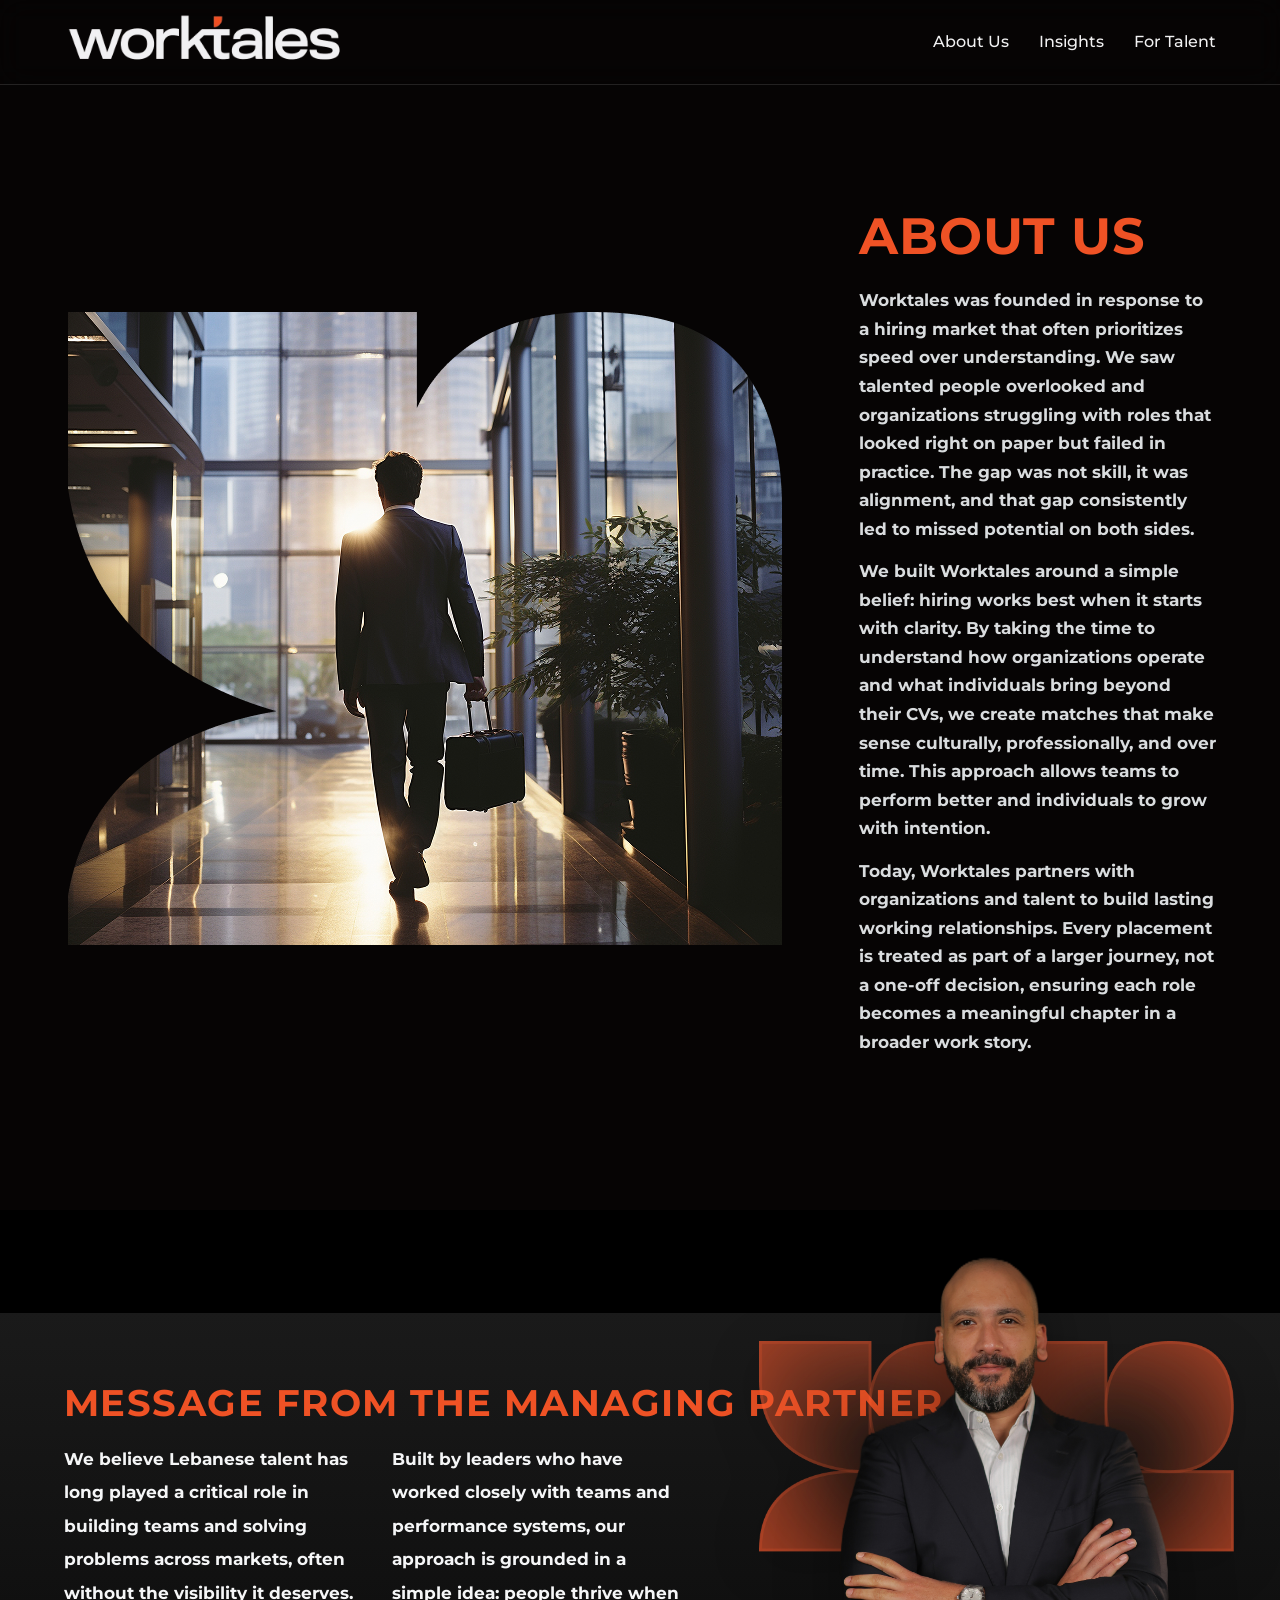
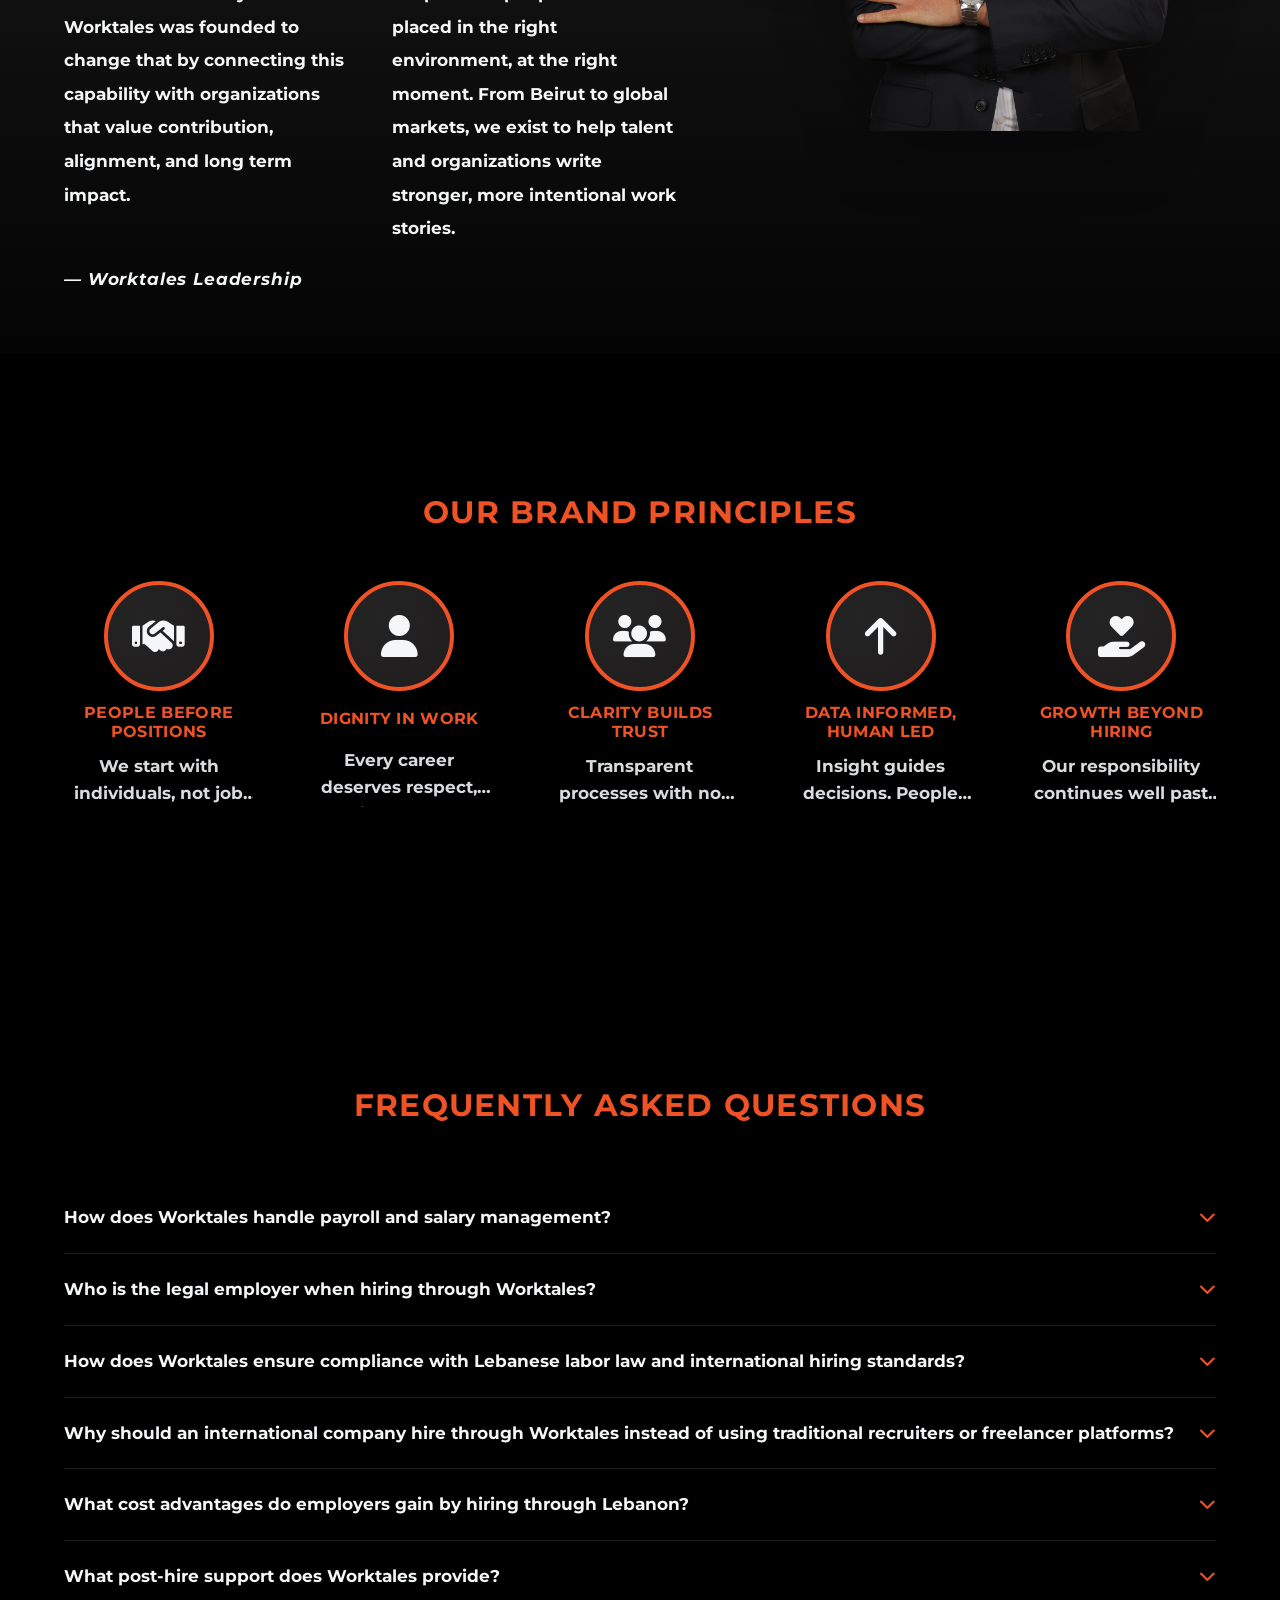
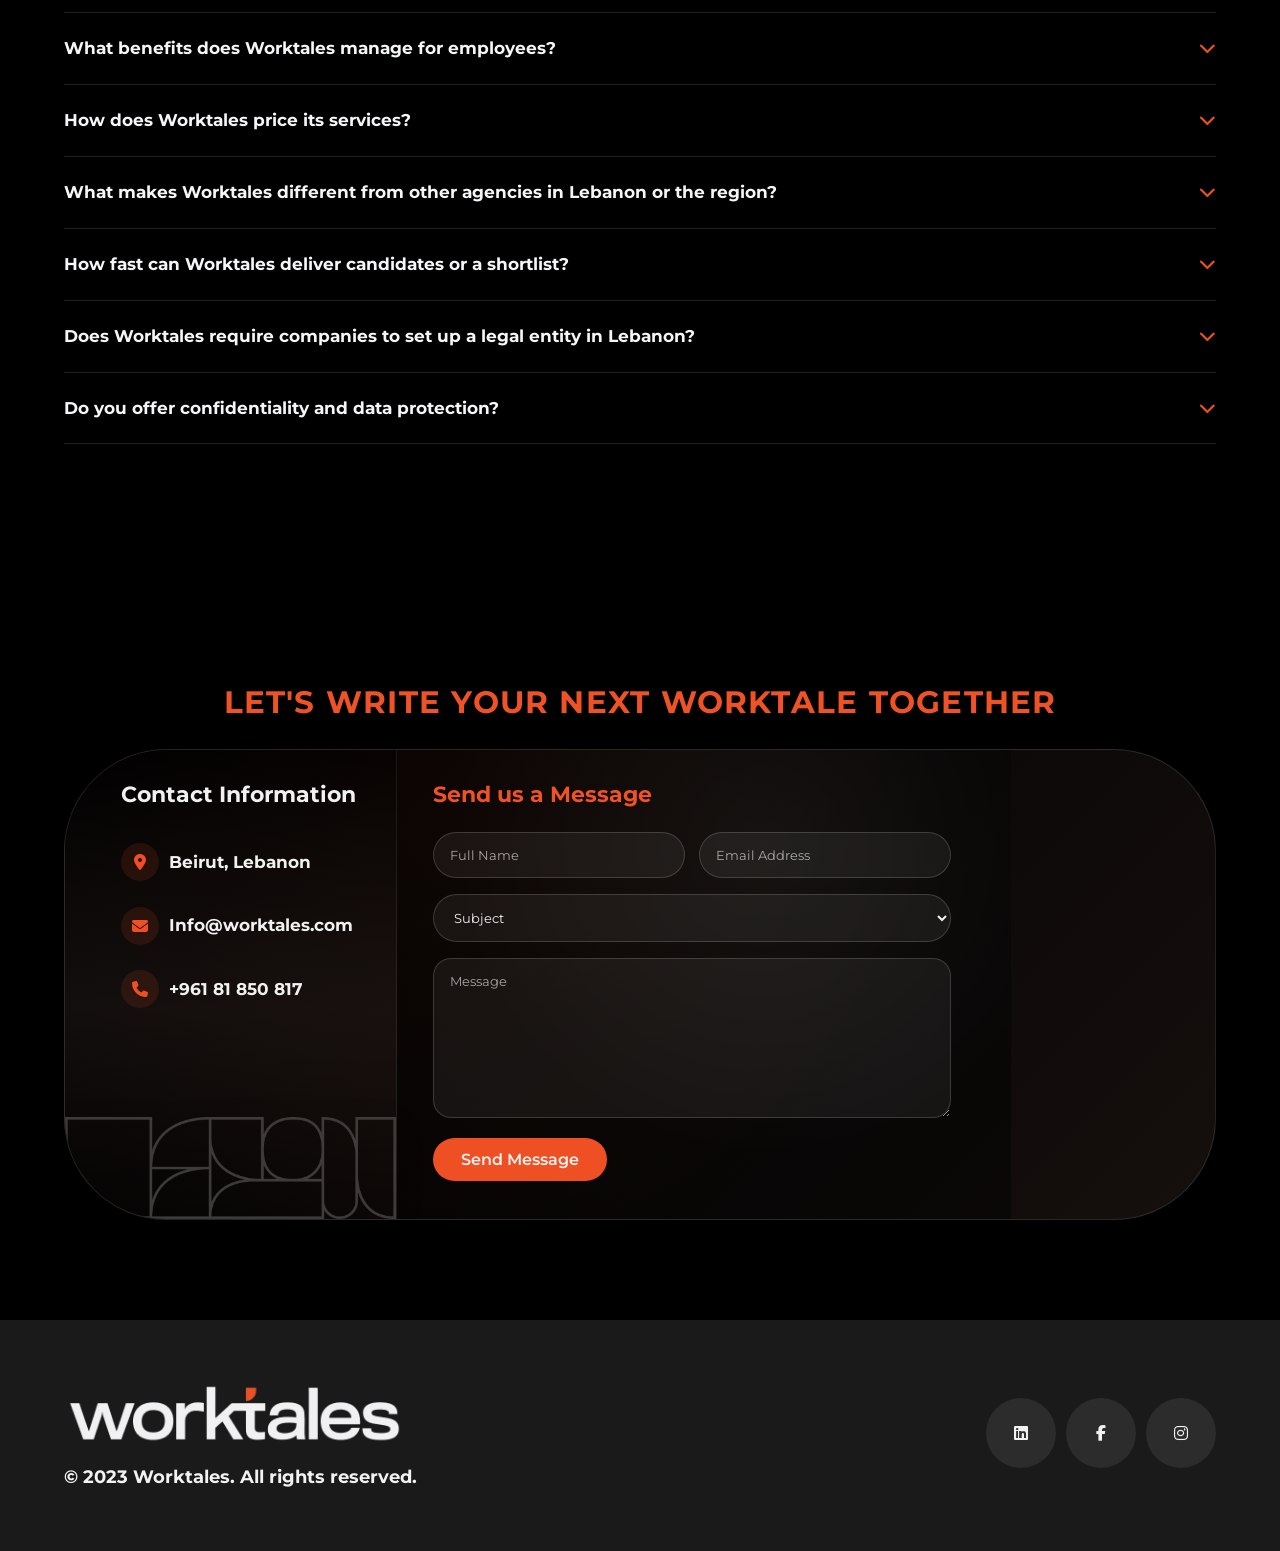
==== aboutus.html @ 22df52f3 "edit" ====
<!DOCTYPE html>
<html lang="en">
<head>
    <meta charset="UTF-8">
    <meta name="viewport" content="width=device-width, initial-scale=1.0">
    <title>Worktales | About Us</title>
    <link rel="stylesheet" href="style.css">
    <link rel="stylesheet" href="https://cdnjs.cloudflare.com/ajax/libs/font-awesome/6.4.0/css/all.min.css">
</head>
<body>
    <header class="header">
        <nav class="nav container">
            <div class="nav-logo">
                <a href="index.html">
                    <img src="assets/worktales.png" alt="Worktales" class="nav-logo-img">
                    <span class="sr-only">Worktales</span>
                </a>
            </div>
            <button class="nav-toggle" aria-label="Toggle navigation">
                <span></span>
                <span></span>
                <span></span>
            </button>
            <ul class="nav-menu nav-actions">
                <li><a class="nav-link" href="aboutus.html">About Us</a></li>
                <li><a class="nav-link" href="insights.html">Insights</a></li>
                <li><a class="nav-link" href="talent.html">For Talent</a></li>
            </ul>
        </nav>
    </header>

    <main>
        <section class="page-hero about-hero">
            <div class="container about-hero__grid">
                <div class="about-hero__image">
                    <img src="assets/Vector.png" alt="Professional walking through a modern office lobby">
                </div>
                <div class="about-hero__content">
                    
                    <h1 class="page-title about-hero__title about-hero__title-small">About us</h1>
                    <p class="page-lead about-hero__lead">
                       Worktales was founded in response to a hiring market that often prioritizes speed over understanding. We saw talented people overlooked and organizations struggling with roles that looked right on paper but failed in practice. The gap was not skill, it was alignment, and that gap consistently led to missed potential on both sides.
                    </p>
                    <p class="page-lead about-hero__lead">
                       We built Worktales around a simple belief: hiring works best when it starts with clarity. By taking the time to understand how organizations operate and what individuals bring beyond their CVs, we create matches that make sense culturally, professionally, and over time. This approach allows teams to perform better and individuals to grow with intention.
                    </p>
                    <p class="page-lead about-hero__lead">
                       Today, Worktales partners with organizations and talent to build lasting working relationships. Every placement is treated as part of a larger journey, not a one-off decision, ensuring each role becomes a meaningful chapter in a broader work story.
                    </p>
                </div>
            </div>
        </section>

        <section class="leader-message">
            <div class="container leader-grid">
                <div class="leader-text">
                    
                    <h2 class="leader-title">Message from the Managing Partner</h2>
                    <div class="leader-columns">
                        <p>
                            We believe Lebanese talent has long played a critical role in building teams and solving problems across markets, often without the visibility it deserves. Worktales was founded to change that by connecting this capability with organizations that value contribution, alignment, and long term impact.
                        </p>
                        <p>
                           Built by leaders who have worked closely with teams and performance systems, our approach is grounded in a simple idea: people thrive when placed in the right environment, at the right moment. From Beirut to global markets, we exist to help talent and organizations write stronger, more intentional work stories.
                        </p>
                    </div>
                    <p class="leader-signoff">— Worktales Leadership</p>
                </div>
                <div class="leader-visual" aria-hidden="true">
                    <div class="leader-shape"></div>
                    <img src="assets/man.png" alt="">
                </div>
            </div>
        </section>

        

        <section class="principles">
            <div class="container principles-container">
                <h2 class="section-title">Our Brand Principles</h2>
                <div class="principles-grid">
                    <article class="principle">
                        <div class="principle-icon">
                            <span aria-hidden="true" class="fa-solid fa-handshake"></span>
                        </div>
                        <h3>People Before Positions</h3>
                        <p>We start with individuals, not job titles or headcount.</p>
                    </article>
                    <article class="principle">
                        <div class="principle-icon">
                            <span aria-hidden="true" class="fa-solid fa-user"></span>
                        </div>
                        <h3>Dignity in Work</h3>
                        <p>Every career deserves respect, fairness, and stability.</p>
                    </article>
                    <article class="principle">
                        <div class="principle-icon">
                            <span aria-hidden="true" class="fa-solid fa-users"></span>
                        </div>
                        <h3>Clarity Builds Trust</h3>
                        <p>Transparent processes with no hidden agendas.</p>
                    </article>
                    <article class="principle">
                        <div class="principle-icon">
                            <span aria-hidden="true" class="fa-solid fa-arrow-up"></span>
                        </div>
                        <h3>Data Informed, Human Led</h3>
                        <p>Insight guides decisions. People make them.</p>
                    </article>
                    <article class="principle">
                        <div class="principle-icon">
                            <span aria-hidden="true" class="fa-solid fa-hand-holding-heart"></span>
                        </div>
                        <h3>Growth Beyond Hiring</h3>
                        <p>Our responsibility continues well past onboarding.</p>
                    </article>
                </div>
            </div>
        </section>

        <section class="faq">
            <div class="container faq-container">
                <h2 class="section-title">Frequently Asked Questions</h2>
                <div class="faq-list">
                    <details class="faq-item">
                        <summary>
                            <span>How does Worktales handle payroll and salary management?</span>
                            <i class="fa-solid fa-chevron-down" aria-hidden="true"></i>
                        </summary>
                        <p>We manage payroll on behalf of employers, ensuring accurate payments, compliance with Lebanese labor law, and full transparency in deductions, benefits, and reporting.</p>
                    </details>
                    <details class="faq-item">
                        <summary>
                            <span>Who is the legal employer when hiring through Worktales?</span>
                            <i class="fa-solid fa-chevron-down" aria-hidden="true"></i>
                        </summary>
                        <p>Depending on the model, Worktales can act as the Employer of Record (EOR) or facilitate the employment directly with the client. This ensures legal compliance and reduces risk for international companies.</p>
                    </details>
                    <details class="faq-item">
                        <summary>
                            <span>How does Worktales ensure compliance with Lebanese labor law and international hiring standards?</span>
                            <i class="fa-solid fa-chevron-down" aria-hidden="true"></i>
                        </summary>
                        <p>We manage contracts, labor obligations, NDAs, taxation, and documentation, while ensuring all local and international regulations are met.</p>
                    </details>
                    <details class="faq-item">
                        <summary>
                            <span>Why should an international company hire through Worktales instead of using traditional recruiters or freelancer platforms?</span>
                            <i class="fa-solid fa-chevron-down" aria-hidden="true"></i>
                        </summary>
                        <p>We combine talent quality, cultural alignment, and legal safeguards offering full payroll support, compliance management, and structured post hire support that standard recruiters don’t provide.</p>
                    </details>
                    <details class="faq-item">
                        <summary>
                            <span>What cost advantages do employers gain by hiring through Lebanon?</span>
                            <i class="fa-solid fa-chevron-down" aria-hidden="true"></i>
                        </summary>
                        <p>Companies typically save 30 to 50% compared to hiring in GCC, Europe, or North America, while gaining highly skilled, multilingual professionals without relocation or high overhead.</p>
                    </details>
                    <details class="faq-item">
                        <summary>
                            <span>What post-hire support does Worktales provide?</span>
                            <i class="fa-solid fa-chevron-down" aria-hidden="true"></i>
                        </summary>
                        <p>We offer onboarding assistance, training resources, performance follow-ups, and a placement guarantee to ensure long-term success and retention.</p>
                    </details>
                    <details class="faq-item">
                        <summary>
                            <span>What benefits does Worktales manage for employees?</span>
                            <i class="fa-solid fa-chevron-down" aria-hidden="true"></i>
                        </summary>
                        <p>Depending on the engagement, we handle health insurance, social security, paid leave, payroll, onboarding, and administrative support on behalf of employers.</p>
                    </details>
                    <details class="faq-item">
                        <summary>
                            <span>How does Worktales price its services?</span>
                            <i class="fa-solid fa-chevron-down" aria-hidden="true"></i>
                        </summary>
                        <p>We provide flexible pricing models including commission-based hiring, retainers, and managed team models. Our 50/50 structure allows cost sharing and reduced upfront risk for clients.</p>
                    </details>
                    <details class="faq-item">
                        <summary>
                            <span>What makes Worktales different from other agencies in Lebanon or the region?</span>
                            <i class="fa-solid fa-chevron-down" aria-hidden="true"></i>
                        </summary>
                        <p>We operate as a talent partner, not just a recruiter combining cultural intelligence, coaching expertise, compliance infrastructure, and deep understanding of how real teams work.</p>
                    </details>
                    <details class="faq-item">
                        <summary>
                            <span>How fast can Worktales deliver candidates or a shortlist?</span>
                            <i class="fa-solid fa-chevron-down" aria-hidden="true"></i>
                        </summary>
                        <p>Our average time from job brief to shortlist is significantly faster than traditional agencies, thanks to pre-vetted talent communities and structured search processes.</p>
                    </details>
                    <details class="faq-item">
                        <summary>
                            <span>Does Worktales require companies to set up a legal entity in Lebanon?</span>
                            <i class="fa-solid fa-chevron-down" aria-hidden="true"></i>
                        </summary>
                        <p>No. Through our Employer of Record (EOR) model, companies can hire in Lebanon without creating a local entity.</p>
                    </details>
                    <details class="faq-item">
                        <summary>
                            <span>Do you offer confidentiality and data protection?</span>
                            <i class="fa-solid fa-chevron-down" aria-hidden="true"></i>
                        </summary>
                        <p>Yes. All client and candidate data is handled securely in alignment with GDPR and Lebanese data regulations, with NDAs available upon request.</p>
                    </details>
    
                </div>
            </div>
        </section>

        

        <section id="contact" class="contact section-padding">
        <div class="container">
            <h2 class="section-title contact-heading animate-from-bottom">Let's Write Your Next Worktale Together</h2>
            <div class="contact-card">
                <div class="contact-info-pane animate-from-left">
                    <h3>Contact Information</h3>
                    <div class="contact-item">
                        <i class="fas fa-map-marker-alt"></i>
                        <div>
                            <p>Beirut, Lebanon</p>
                        </div>
                    </div>
                    <div class="contact-item">
                        <i class="fas fa-envelope"></i>
                        <div>
                            <p>Info@worktales.com</p>
                        </div>
                    </div>
                    <div class="contact-item">
                        <i class="fas fa-phone"></i>
                        <div>
                            <p>+961 81 850 817</p>
                        </div>
                    </div>
                    <div class="contact-shapes">
                        <img src="assets/c.png" alt="" aria-hidden="true">
                    </div>
                </div>
                <div class="contact-form-pane animate-from-right">
                    <h3>Send us a Message</h3>
                    <form class="contact-form">
                        <div class="contact-row">
                            <div class="form-group">
                                <label for="name" class="sr-only">Full Name</label>
                                <input type="text" id="name" name="name" placeholder="Full Name" required>
                            </div>
                            <div class="form-group">
                                <label for="email" class="sr-only">Email Address</label>
                                <input type="email" id="email" name="email" placeholder="Email Address" required>
                            </div>
                        </div>
                            <div class="form-group">
                                <label for="subject" class="sr-only">Subject</label>
                                <select id="subject" name="subject" required>
                                    <option value="">Subject</option>
                                    <option value="network">Joining the Talent Network</option>
                                    <option value="roles">Questions about Open Roles</option>
                                    <option value="general">Something Else</option>
                                </select>
                            </div>
                            <div class="form-group">
                                <label for="message" class="sr-only">Message</label>
                                <textarea id="message" name="message" rows="5" placeholder="Message" required></textarea>
                            </div>
                        <button type="submit" class="btn btn-primary contact-submit">Send Message</button>
                    </form>
                </div>
            </div>
        </div>
    </section>
    </main>

<!-- Footer -->
<footer class="footer">
    <div class="container">
            <div class="footer-content">
                <div class="footer-section animate-from-bottom">
                    <img src="assets/worktales.png" alt="Worktales" class="footer-logo-img">
                    <p>&copy; 2023 Worktales. All rights reserved.</p>
                    <div class="social-links">
                        <a href="https://www.linkedin.com/company/worktalesofficial/"><i class="fab fa-linkedin"></i></a>
                        <a href="https://www.facebook.com/profile.php?id=61585264022723#"><i class="fab fa-facebook-f"></i></a>
                        <a href="https://www.instagram.com/worktales.official?igsh=d3pieW9veHJmMXVx"><i class="fab fa-instagram"></i></a>
                    </div>
                </div>
                
                
                
            </div>
            
        </div>
</footer>
<script src="script.js" defer></script>
</body>
</html>
---- style.css ----
@import url('https://fonts.googleapis.com/css2?family=Montserrat:wght@400;500;700&display=swap');

/* Base Styles & Variables */
:root {
--primary: #000000;
--secondary: #4A1114;
--accent: #EF5023;
--accent-light: #B3C9C6;
--text: #F1F1F2;
--text-secondary: #B3C9C6;
--surface: rgba(35, 31, 32, 0.82);
--surface-strong: rgba(74, 17, 20, 0.85);
--surface-muted: rgba(35, 31, 32, 0.65);
--border: rgba(241, 241, 242, 0.12);
--accent-soft: rgba(239, 80, 35, 0.15);
--transition: all 0.4s cubic-bezier(0.175, 0.885, 0.32, 1.275);
}

* {
margin: 0;
padding: 0;
box-sizing: border-box;
font-family: 'Montserrat', sans-serif;
/* Remove default tap highlight on mobile */
-webkit-tap-highlight-color: transparent;
}

img {
max-width: 100%;
height: auto;
display: block;
}

.sr-only {
position: absolute;
width: 1px;
height: 1px;
padding: 0;
margin: -1px;
overflow: hidden;
clip: rect(0, 0, 0, 0);
white-space: nowrap;
border: 0;
}

html {
scroll-behavior: smooth;
}

body {
background-color: #000;
color: var(--text);
line-height: 1.6;
overflow-x: hidden;
}

body.nav-open {
    overflow: hidden;
}

.page-hero {
position: relative;
padding: 160px 0 120px;
background: linear-gradient(180deg, rgba(0, 0, 0, 0.8), #000);
}

.about-hero {
padding: clamp(140px, 16vw, 200px) 0 clamp(120px, 12vw, 180px);
background: #060404;
margin-bottom: clamp(60px, 8vw, 120px);
}

.about-hero__grid {
display: grid;
grid-template-columns: auto minmax(320px, 1fr);
gap: clamp(30px, 6vw, 80px);
align-items: center;
}

.about-hero__image {
position: relative;
display: flex;
justify-content: flex-start;
align-items: center;
}

.about-hero__image img {
display: block;
width: 100%;
height: auto;
max-width: 820px;
}

.about-hero__content {
display: grid;
gap: 14px;
color: #f5f6f7;
}

.about-hero__title {
margin: 0;
color: #EF5225;
}

.about-hero__title-small {
font-size: clamp(1.8rem, 3.2vw, 2.6rem);
}

.about-hero__lead {
margin: 0;
max-width: 720px;
color: #d9dcde;
}

.leader-message {
    padding: clamp(10px, 5vw, 40px) 0 clamp(20px, 7vw, 60px);
    background: linear-gradient(180deg, #1a1a1a 0%, #040404 100%);
    color: #f5f6f7;
}

.leader-grid {
display: grid;
grid-template-columns: minmax(360px, 1.15fr) minmax(320px, 0.85fr);
gap: clamp(28px, 6vw, 80px);
align-items: start;
max-width: 1200px;
margin: 0 auto;
padding: 0 clamp(20px, 5vw, 60px);
}

.leader-text {
    margin-top: 28px;
}

.leader-title {
margin: 0 0 18px;
font-size: clamp(1.8rem, 3vw, 2.3rem);
text-transform: uppercase;
letter-spacing: 0.04em;
color: #EF5225;
white-space: nowrap;
}

.leader-columns {
display: grid;
grid-template-columns: repeat(auto-fit, minmax(260px, 1fr));
gap: 18px clamp(20px, 3vw, 40px);
margin-bottom: 16px;
}

.leader-columns p {
margin: 0;
color: #f5f6f7;
font-size: clamp(1.05rem, 1.05vw, 1.1rem);
font-weight: 700;
line-height: 2;
}

.leader-signoff {
margin: 18px 0 0;
font-weight: 700;
letter-spacing: 0.05em;
font-style: italic;
color: #f5f6f7;
}

.leader-visual {
position: relative;
display: flex;
align-items: flex-end;
justify-content: center;
min-height: 360px;
margin-top: -140px;
}

.leader-shape {
position: absolute;
inset: -10% -4% 0 0;
background: url("assets/g.png") center / contain no-repeat;
opacity: 0.9;
filter: drop-shadow(0 12px 28px rgba(0, 0, 0, 0.4));
}

.leader-visual img {
position: relative;
z-index: 1;
display: block;
width: min(520px, 90vw);
height: auto;
filter: drop-shadow(0 16px 32px rgba(0, 0, 0, 0.4));
margin-top: -80px;
}

.principles {
padding: clamp(90px, 12vw, 140px) 0;
background: #000;
color: #f5f6f7;
text-align: center;
position: relative;
overflow: hidden;
}

.principles::before {
content: none;
}

.principles-container {
position: relative;
z-index: 1;
display: grid;
gap: 50px;
}

.principles .section-title {
margin-bottom: 0;
color: #EF5225;
}

.faq .section-title {
color: #EF5225;
}

.principles-grid {
display: grid;
grid-template-columns: repeat(5, minmax(160px, 1fr));
gap: clamp(24px, 4vw, 60px);
justify-items: center;
}

.principle {
display: grid;
gap: 12px;
justify-items: center;
max-width: 320px;
text-align: center;
color: #f5f6f7;
}

.principle h3 {
margin: 0;
text-transform: uppercase;
letter-spacing: 0.02em;
font-size: 1rem;
}

.principle p {
  margin: 0;
  color: #d9dcde;
  line-height: 1.6;
  display: -webkit-box;
  -webkit-line-clamp: 2;
  -webkit-box-orient: vertical;
  overflow: hidden;
  }

.principle-icon {
width: 110px;
height: 110px;
border-radius: 50%;
border: 4px solid #ef5225;
display: grid;
place-items: center;
background: radial-gradient(circle at 30% 30%, rgba(255, 255, 255, 0.14), rgba(35, 31, 32, 0.9));
box-shadow: 0 18px 36px rgba(0, 0, 0, 0.45);
}

.principle-icon span {
font-size: 42px;
color: #f5f6f7;
}

.faq {
    padding: clamp(90px, 12vw, 140px) 0;
    background: #000;
    color: #f5f6f7;
}

.faq-container {
    display: grid;
    gap: 30px;
    max-width: 1100px;
    margin: 0 auto;
}

.faq-list {
    display: grid;
    gap: 12px;
}

.faq-item {
    border-bottom: 1px solid rgba(255, 255, 255, 0.12);
    padding-bottom: 12px;
}

.faq-item summary {
    display: flex;
    justify-content: space-between;
    align-items: center;
    gap: 12px;
    cursor: pointer;
    list-style: none;
    color: #f5f6f7;
    font-weight: 700;
    font-size: 1.05rem;
    padding: 10px 0;
}

.faq-item summary i {
    color: #EF5225;
}

.faq-item summary::-webkit-details-marker {
    display: none;
}

.faq-item p {
    margin: 0 0 4px;
    padding-right: 32px;
    color: #d9dcde;
    line-height: 1.7;
    font-size: 1.02rem;
}

.faq-item[open] summary i {
    transform: rotate(180deg);
}

.faq-item summary i {
    transition: transform 0.2s ease;
}

@media (max-width: 992px) {
    .principles-grid {
    grid-template-columns: repeat(auto-fit, minmax(200px, 1fr));
    }
}

@media (max-width: 600px) {
    /* Constrain layout to viewport and prevent horizontal scroll */
    body, html {
        max-width: 100%;
        overflow-x: hidden;
    }

    .container {
        max-width: 100%;
        padding: 0 16px;
    }

    .page-hero,
    .about-hero,
    .leader-message,
    .principles,
    .faq,
    .contact,
    .footer {
        overflow: hidden;
    }

    .about-hero {
        padding: 110px 0 80px;
    }

    .about-hero__grid {
        grid-template-columns: 1fr;
        gap: 22px;
    }

    .about-hero__image {
        justify-content: center;
    }

    .about-hero__image img {
        max-width: min(380px, 86vw);
    }

    .about-hero__content {
        text-align: center;
        align-items: center;
    }

    .leader-message {
        padding: 24px 0 40px;
    }

    .leader-grid {
        grid-template-columns: 1fr;
        gap: 22px;
        padding: 0 clamp(16px, 6vw, 32px);
    }

    .leader-text {
        margin-top: 0;
        text-align: center;
    }

    .leader-title {
        font-size: clamp(1.6rem, 6vw, 2rem);
    }

    .leader-columns {
        gap: 12px;
        margin-bottom: 10px;
        justify-items: center;
    }

    .leader-columns p {
        line-height: 1.55;
        font-size: 1rem;
    }

    .leader-visual {
        margin-top: 0;
        min-height: 180px;
    }

    .leader-visual img {
        width: min(230px, 75vw);
        margin-top: 0;
    }

    .principles {
        padding: 70px 0;
    }

    .principles-grid {
        grid-template-columns: 1fr;
        gap: 16px;
    }

    .principle {
        max-width: none;
    }

    .principle-icon {
        width: 80px;
        height: 80px;
    }

    .faq {
        padding: 70px 0;
    }

    .faq .section-title {
        text-align: center;
    }

    .contact-card {
        border-radius: 12px;
    }

    .contact-info-pane,
    .contact-form-pane {
        padding: 22px 22px 26px;
    }

    .contact-info-pane {
        text-align: left;
        justify-items: start;
        gap: 22px;
    }

    .contact-info-pane h3 {
        text-align: center;
        width: 100%;
        margin-bottom: 44px;
    }

    .contact-info-pane .contact-item {
        width: 100%;
        justify-content: flex-start;
        justify-self: start;
        margin-left: -28px;
    }

    .contact-info-pane .contact-item:first-of-type {
        margin-top: 16px;
    }

    .contact-form-pane {
        text-align: center;
        justify-items: center;
    }

    .contact-form {
        width: 100%;
        max-width: 520px;
        margin: 0 auto 0 12px;
        padding-right: 0;
        justify-items: center;
    }

    .contact-form .form-group {
        width: 100%;
    }

    .contact-form .form-group input,
    .contact-form .form-group select,
    .contact-form .form-group textarea {
        min-height: 0;
        height: 52px;
        min-height: 52px;
        max-height: 52px;
        border-radius: 999px;
        resize: none;
    }

    .contact-shapes img {
        max-height: 120px;
        object-fit: contain;
    }

    .insights-hero__image img {
        max-width: min(320px, 80vw);
        width: 100%;
    }

    .insights-hero__image::before {
        inset: 0;
    }

    .insights-hero__title {
        font-size: clamp(1.8rem, 7vw, 2.2rem);
        text-align: center;
    }

    .insights-hero__lead {
        font-size: 1rem;
        line-height: 1.6;
        text-align: center;
    }

    img[src*="Frame 48095570"] {
        width: 100%;
        max-width: 320px;
        height: auto;
        margin: 0 auto;
        display: block;
    }

    .contact-row {
        grid-template-columns: 1fr;
        gap: 10px;
    }

    .contact-submit {
        width: 100%;
        justify-content: center;
    }

    .footer {
        padding: 30px 0 16px;
    }

    .footer-content {
        grid-template-columns: 1fr;
        gap: 16px;
        margin-bottom: 12px;
    }

    .footer-content > .footer-section:first-child {
        grid-template-columns: 1fr;
        grid-template-rows: auto auto auto;
        gap: 10px;
    }

    .footer-content > .footer-section:first-child .social-links {
        justify-content: center;
    }

    .social-links {
        gap: 12px;
        transform: none;
    }

.social-links a {
    width: 40px;
    height: 40px;
}

.footer-bottom {
    padding-top: 10px;
}

.footer-social-mobile {
    display: none !important;
}

    /* Header/nav: simple stacked layout */
    .nav {
        flex-direction: column;
        align-items: center;
        gap: 10px;
    }

    .nav-menu {
        position: static;
        width: auto;
        height: auto;
        flex-direction: column;
        gap: 8px;
        padding: 0;
    }

    .nav-actions {
        width: 100%;
        justify-content: center;
        margin-left: 0;
    }

    .nav-logo {
        display: flex;
        justify-content: center;
        width: 100%;
    }

    .header {
        padding: 10px 0;
    }
}

.page-hero__inner {
max-width: 1100px;
margin: 0 auto;
display: grid;
gap: 16px;
}
.page-hero__inner {
max-width: 1100px;
margin: 0 auto;
display: grid;
gap: 16px;
}

.page-title {
font-size: clamp(2.3rem, 4vw, 3.4rem);
line-height: 1.1;
margin: 8px 0;
text-transform: uppercase;
letter-spacing: 0.02em;
}

.page-kicker {
color: var(--accent);
font-weight: 700;
letter-spacing: 0.08em;
text-transform: uppercase;
margin: 0;
}

.page-lead {
max-width: 760px;
color: #d9dcde;
font-size: 1.05rem;
line-height: 1.7;
margin: 0;
}

.page-section {
padding: 90px 0;
background: #000;
}

.page-section.muted {
background: #0d0d0d;
}

.page-grid {
display: grid;
gap: 22px;
grid-template-columns: repeat(auto-fit, minmax(260px, 1fr));
}

.page-grid.two-col {
grid-template-columns: repeat(auto-fit, minmax(320px, 1fr));
}

.page-grid.three-col {
grid-template-columns: repeat(auto-fit, minmax(280px, 1fr));
}

.page-card {
background: rgba(35, 31, 32, 0.75);
border: 1px solid rgba(255, 255, 255, 0.08);
border-radius: 18px;
padding: 24px 26px;
box-shadow: 0 22px 38px rgba(0, 0, 0, 0.35);
display: grid;
gap: 10px;
}

.page-card h3 {
margin: 0;
text-transform: uppercase;
letter-spacing: 0.02em;
}

.page-card p {
margin: 0;
color: var(--text-secondary);
line-height: 1.6;
}

.page-list {
list-style: none;
padding: 0;
margin: 0;
display: grid;
gap: 8px;
color: var(--text);
}

.page-list li {
position: relative;
padding-left: 18px;
}

.page-list li::before {
content: "";
position: absolute;
left: 0;
top: 8px;
width: 10px;
height: 10px;
background: url("assets/c.svg") center/contain no-repeat;
}

.page-link {
color: var(--accent);
text-decoration: none;
font-weight: 700;
letter-spacing: 0.01em;
}

.page-link:hover {
text-decoration: underline;
}

.insights-hero {
padding: clamp(120px, 16vw, 200px) 0 clamp(90px, 12vw, 150px);
background: radial-gradient(circle at 60% 40%, rgba(239, 82, 41, 0.1), rgba(0, 0, 0, 0.9));
color: #f5f6f7;
}

.insights-hero__grid {
display: grid;
grid-template-columns: minmax(320px, 1fr) minmax(320px, 540px);
gap: clamp(32px, 7vw, 120px);
align-items: center;
}

.insights-hero__text {
display: grid;
gap: 14px;
}

.insights-hero__title {
font-size: clamp(2.4rem, 4.5vw, 3.6rem);
line-height: 1.1;
text-transform: uppercase;
letter-spacing: 0.02em;
margin: 0;
}

.insights-hero__title .accent {
color: #ef5225;
}

.insights-hero__lead {
margin: 0;
max-width: 640px;
color: #d9dcde;
font-size: 1.08rem;
line-height: 1.7;
}

.insights-hero__image {
position: relative;
display: flex;
justify-content: flex-end;
align-items: center;
}

.insights-hero__image img {
display: block;
width: auto;
height: auto;
max-width: none;
border-radius: 36px;
object-fit: cover;
background: #0c0a0a;
}

.insights-hero__image::before {
content: "";
position: absolute;
inset: -16px -26px -26px 16px;
background: rgba(0, 0, 0, 0.4);
filter: blur(38px);
z-index: -1;
}

.insights-articles {
padding: clamp(100px, 14vw, 160px) 0;
background: #000;
color: #f5f6f7;
position: relative;
overflow: hidden;
}

.insights-articles__inner {
position: relative;
z-index: 1;
padding: 0 clamp(24px, 6vw, 120px);
}

.insights-articles__grid {
display: grid;
grid-template-columns: repeat(3, minmax(0, 1fr));
gap: clamp(24px, 3vw, 32px);
position: relative;
}

.insight-card {
position: relative;
background: rgba(12, 12, 12, 0.6);
border-radius: 26px;
overflow: hidden;
border: 1px solid rgba(255, 255, 255, 0.08);
box-shadow: 0 20px 40px rgba(0, 0, 0, 0.55);
display: grid;
grid-template-rows: auto 1fr;
min-height: 420px;
isolation: isolate;
backdrop-filter: blur(22px);
-webkit-backdrop-filter: blur(22px);
}

.insight-card::before {
content: "";
position: absolute;
inset: 0;
background: radial-gradient(circle at 25% 20%, rgba(255, 255, 255, 0.08), transparent 45%),
            radial-gradient(circle at 80% 0%, rgba(239, 82, 41, 0.25), transparent 40%),
            radial-gradient(circle at 60% 90%, rgba(255, 255, 255, 0.06), transparent 45%);
filter: blur(22px);
z-index: 0;
}

.insight-card::after {
content: "";
position: absolute;
inset: 0;
background: linear-gradient(180deg, rgba(0, 0, 0, 0.08) 0%, rgba(0, 0, 0, 0.7) 60%, rgba(0, 0, 0, 0.9) 100%);
z-index: 0;
}

.insight-card__thumb {
position: relative;
z-index: 1;
height: 260px;
background: #0b0b0b;
overflow: hidden;
}

.insight-card__thumb img {
width: 100%;
height: 100%;
object-fit: cover;
display: block;
}

.insight-card__body {
position: relative;
z-index: 1;
background: linear-gradient(180deg, rgba(0, 0, 0, 0) 0%, rgba(0, 0, 0, 0.82) 45%, rgba(0, 0, 0, 0.95) 100%);
padding: 26px 24px 32px;
display: grid;
gap: 18px;
align-content: end;
min-height: 180px;
}

.insight-card__body h3 {
margin: 0;
font-size: 1.08rem;
line-height: 1.35;
text-transform: uppercase;
letter-spacing: 0.02em;
}

.insight-card__cta {
display: inline-flex;
align-items: center;
gap: 10px;
padding: 14px 28px;
border-radius: 999px;
border: 2px solid #ef5225;
color: #f5f6f7;
text-decoration: none;
font-weight: 700;
letter-spacing: 0.02em;
width: auto;
min-width: 0;
justify-self: start;
align-self: start;
}

.insight-card__cta:hover {
background: #ef5225;
color: #F2F2F2;
}

@media (max-width: 768px) {
    .page-hero {
    padding: 130px 0 90px;
    }

    .about-hero__grid {
    grid-template-columns: 1fr;
    }

    .about-hero__image {
    max-width: 620px;
    margin: 0 auto;
    }

    .page-section {
    padding: 70px 0;
    }

    .leader-grid {
    grid-template-columns: 1fr;
    }

    .leader-visual {
    min-height: 320px;
    }

    .insights-hero__grid {
    grid-template-columns: 1fr;
    }

    .insights-hero__image {
    order: 1;
    }

    .insights-hero__text {
    order: 2;
    }

    .insights-hero {
    padding: 120px 0 90px;
    }

    .insights-articles__grid {
    grid-template-columns: 1fr;
    gap: 18px;
    }

    .insight-card {
    min-height: 0;
    }

    .insight-card__thumb {
    height: 220px;
    }

    .insights-hero__image img {
    max-width: min(420px, 88vw);
    width: 100%;
    }

    .insights-hero__title {
    font-size: clamp(2rem, 5.5vw, 2.6rem);
    text-align: center;
    }

    .insights-hero__lead {
    font-size: 1.02rem;
    line-height: 1.65;
    text-align: center;
    }

    .insight-card__cta {
    padding: 14px 28px;
    min-width: 0;
    width: auto;
    font-size: 1rem;
    justify-self: start;
    align-self: start;
    }
}

.container {
width: 100%;
max-width: none;
margin: 0;
padding: 0 clamp(20px, 5vw, 120px);
}

.section-padding {
padding: 100px 0;
}

/* Typography */
h1, h2, h3, h4 {
  font-weight: 700;
  line-height: 1.2;
  margin-bottom: 1rem;
  }

h1 {
  font-size: clamp(2.3rem, 4.6vw, 4.2rem);
  }

h2 {
  font-size: clamp(1.6rem, 2.7vw, 2.4rem);
  }

h3 {
  font-size: 1.35rem;
  color: #EF5225;
  }

p {
  margin-bottom: 1rem;
  color: #F2F2F2;
  font-weight: 700;
  line-height: 1.8;
  font-size: 1.05rem;
  }

.section-title {
  position: relative;
  display: block;
  margin: 0 auto 2.5rem;
  text-align: center;
  text-transform: uppercase;
  letter-spacing: 0.04em;
  color: #EF5225;
  font-size: clamp(1.5rem, 2.4vw, 2.2rem);
  }

.section-title::after {
content: none;
}

@media (min-width: 992px) {
.hero-ai-title,
.section-title,
.services .service-body-left h3,
.contact-card h3 {
  white-space: nowrap;
}
}

@media (min-width: 992px) {
.hero-ai-title,
.section-title,
.services .service-body-left h3,
.contact-card h3 {
  white-space: nowrap;
}
}


.section-subtitle {
text-align: center;
max-width: 860px;
margin: 12px auto 50px;
font-size: 1.1rem;
color: #F2F2F2;
}

/* Buttons */
.btn {
display: inline-block;
padding: 12px 28px;
border-radius: 999px;
text-decoration: none;
font-weight: 600;
transition: var(--transition);
border: none;
cursor: pointer;
font-size: 1rem;
}

.btn-primary {
background: var(--accent);
color: #F2F2F2;
}

.btn-primary:hover {
background: var(--accent);
transform: none;
box-shadow: none;
}

.btn-secondary {
background: transparent;
color: var(--text);
border: 2px solid var(--text);
}

.btn-secondary:hover {
background: transparent;
transform: none;
}

.job-image-link {
 display: inline-flex;
 align-items: center;
 justify-content: center;
 padding: 14px 28px;
 border-radius: 999px;
 background: transparent;
 color: var(--text);
 font-weight: 700;
 letter-spacing: 0.02em;
 text-decoration: none;
 min-width: 220px;
 border: 2px solid rgba(255, 255, 255, 0.3);
 box-shadow: 0 12px 30px rgba(0, 0, 0, 0.35);
 transition: background 0.25s ease, color 0.25s ease, box-shadow 0.25s ease, border-color 0.25s ease;
 backdrop-filter: blur(3px);
}

.job-image-link:hover {
 background: #e6f7ff;
 color: var(--primary);
 border-color: rgba(0, 132, 255, 0.3);
 box-shadow: 0 8px 20px rgba(0, 0, 0, 0.25);
}

/* Header */
.header {
position: fixed;
top: 0;
left: 0;
width: 100%;
z-index: 1000;
background: rgba(12, 10, 10, 0.55);
backdrop-filter: blur(12px);
padding: 10px 0;
border-bottom: 1px solid rgba(255, 255, 255, 0.08);
box-shadow: 0 10px 24px rgba(0, 0, 0, 0.25);
transition: var(--transition);
}

.header.header-glass {
background: rgba(20, 16, 16, 0.82);
backdrop-filter: blur(14px);
border-bottom: 1px solid rgba(255, 255, 255, 0.12);
box-shadow: 0 14px 30px rgba(0, 0, 0, 0.32);
}

.nav {
display: flex;
align-items: center;
gap: 25px;
}

.nav-logo h2 {
color: var(--text);
margin: 0;
}

.nav-logo a {
display: inline-flex;
align-items: center;
text-decoration: none;
}

.nav-logo-img {
height: 56px;
width: auto;
display: block;
}

.nav-logo a {
color: inherit;
text-decoration: none;
}

.nav-menu {
display: flex;
list-style: none;
align-items: center;
gap: 30px;
margin-left: 40px;
}

.nav-menu li {
margin: 0;
}

.nav-menu a {
color: var(--text);
text-decoration: none;
font-weight: 500;
transition: var(--transition);
position: relative;
}

.nav-menu a::after {
content: '';
position: absolute;
bottom: -5px;
left: 0;
width: 0;
height: 2px;
background: var(--accent);
transition: var(--transition);
}

.nav-menu a:hover::after,
.nav-menu a.active::after {
width: 100%;
}

.nav-actions {
margin-left: auto;
}

.nav-actions .btn {
font-size: 0.95rem;
padding: 10px 22px;
white-space: nowrap;
}

.nav-talent-btn {
border-radius: 999px;
background: linear-gradient(120deg, #EF5023, #4A1114, #B3C9C6);
background-size: 200% 200%;
color: var(--text);
border: 1px solid rgba(179, 201, 198, 0.5);
letter-spacing: 0.08em;
text-transform: uppercase;
position: relative;
overflow: hidden;
animation: gradientShift 6s ease infinite;
}

.nav-talent-btn:hover {
transform: none;
}

.nav-toggle {
display: none;
flex-direction: column;
cursor: pointer;
background: transparent;
border: none;
padding: 0;
}

.nav-toggle span {
width: 25px;
height: 3px;
background: var(--text);
margin: 3px 0;
transition: var(--transition);
}

/* INTERACTIVE MODERN HERO */
.hero-modern {
position: relative;
height: 100vh;
width: 100%;
overflow: hidden;
display: flex;
justify-content: center;
align-items: center;
perspective: 1200px; /* for 3D tilt */
}

.hero-bg-video {
position: absolute;
inset: 0;
width: 100%;
height: 100%;
object-fit: cover;
filter: brightness(0.35);
z-index: -2;
transition: transform 0.6s ease;
}

.hero-overlay {
position: absolute;
inset: 0;
background: radial-gradient(circle at top, rgba(239, 80, 35,0.5), transparent 55%),
linear-gradient(to bottom, rgba(35, 31, 32,0.4), rgba(35, 31, 32,0.95));
z-index: -1;
}

/* This whole block tilts */
.hero-tilt {
position: relative;
max-width: 900px;
width: 100%;
padding: 0 24px;
transform-style: preserve-3d;
will-change: transform;
transition: transform 0.6s ease, box-shadow 0.4s ease;
}

.hero-modern-container {
text-align: center;
padding: 40px 32px 32px;
border-radius: 24px;
background: linear-gradient(145deg, rgba(35, 31, 32,0.9), rgba(35, 31, 32,0.7));
border: 1px solid rgba(179, 201, 198,0.25);
box-shadow: 0 30px 80px rgba(35, 31, 32,0.85);
opacity: 0;
transform: translateY(40px);
transition: opacity 0.9s ease, transform 0.9s ease;
}

/* Title + stagger lines */
.hero-modern-title {
font-size: clamp(2.7rem, 4.2vw, 4.2rem);
font-weight: 700;
line-height: 1.1;
margin-bottom: 1.5rem;
letter-spacing: 0.04em;
}

.hero-modern-title .line {
display: block;
opacity: 0;
transform: translateY(22px);
transition: opacity 0.7s ease, transform 0.7s ease;
}

.hero-modern-title .highlight {
color: var(--accent);
}

/* When hero activates */
.hero-modern.active .hero-modern-container {
opacity: 1;
transform: translateY(0);
}

.hero-modern.active .hero-modern-title .line:nth-child(1) {
opacity: 1;
transform: translateY(0);
transition-delay: 0.1s;
}

.hero-modern.active .hero-modern-title .line:nth-child(2) {
opacity: 1;
transform: translateY(0);
transition-delay: 0.25s;
}

.hero-modern.active .hero-modern-title .line:nth-child(3) {
opacity: 1;
transform: translateY(0);
transition-delay: 0.4s;
}

/* Subtitle & buttons */
.hero-modern-subtitle {
font-size: 1.1rem;
color: var(--text-secondary);
max-width: 560px;
margin: 0 auto 2rem;
}

.hero-modern-buttons {
display: flex;
justify-content: center;
gap: 16px;
}

/* Scroll indicator */
.hero-scroll {
position: absolute;
bottom: 32px;
left: 50%;
transform: translateX(-50%);
text-align: center;
color: var(--text-secondary);
opacity: 0;
transition: opacity 0.9s ease 0.45s, transform 0.9s ease 0.45s;
}

.hero-modern.active .hero-scroll {
opacity: 1;
transform: translateX(-50%) translateY(0);
}

.scroll-dot {
width: 8px;
height: 8px;
background: var(--text-secondary);
border-radius: 50%;
margin: 10px auto 0;
animation: scroll-bounce 1.5s infinite ease-in-out;
}

@keyframes scroll-bounce {
0% { transform: translateY(0); }
50% { transform: translateY(10px); }
100% { transform: translateY(0); }
}

/* Tilt "hover" shadow accent (controlled via JS) */
.hero-tilt.is-active {
box-shadow: 0 40px 90px rgba(35, 31, 32,0.95);
}

/* Responsive tweaks */
@media (max-width: 768px) {
.hero-modern-container {
padding: 32px 20px 24px;
border-radius: 18px;
}
.hero-modern-buttons {
flex-direction: column;
}
}


/* Why Worktales */
.why-worktales {
background: var(--secondary);
}

.why-content {
display: grid;
grid-template-columns: 2fr 1fr;
gap: 50px;
align-items: center;
}

.why-text p {
margin-bottom: 20px;
font-size: 1.1rem;
}

.stats {
display: flex;
flex-direction: column;
gap: 30px;
}

.stat {
text-align: center;
padding: 20px;
background: rgba(74, 17, 20, 0.7);
border-radius: 10px;
border: 1px solid rgba(255, 255, 255, 0.1);
}

.stat-number {
display: block;
font-size: 2.5rem;
font-weight: 700;
color: var(--accent);
margin-bottom: 5px;
}

.stat-text {
font-size: 1rem;
color: var(--text-secondary);
}

/* Services */
.services-grid {
display: grid;
grid-template-columns: repeat(auto-fit, minmax(300px, 1fr));
gap: 30px;
margin-bottom: 60px;
}

.services {
background: radial-gradient(circle at 20% 20%, rgba(239, 80, 35, 0.07), transparent 38%),
            radial-gradient(circle at 80% 10%, rgba(239, 80, 35, 0.05), transparent 40%),
            radial-gradient(circle at 50% 90%, rgba(239, 80, 35, 0.08), transparent 45%),
            #000000;
position: relative;
overflow: hidden;
z-index: 1;
}


.services .process-card-body {
 display: flex;
 flex-direction: column;
 gap: 18px;
 align-items: flex-start;
 text-align: left;
}

.services .process-card-body > * {
 max-width: 620px;
 width: 100%;
}

.services .process-card-body .step-label {
 margin-bottom: 2px;
}

.services .service-body {
 display: flex;
 flex-direction: column;
 gap: 16px;
 width: 100%;
 flex: 1;
}

.services .service-body-left {
 display: grid;
 gap: 14px;
 max-width: 620px;
}

.services .service-body-left h3 {
  margin-bottom: 4px;
  text-transform: uppercase;
  letter-spacing: 0.02em;
  font-size: 1.4rem;
  font-weight: 600;
  color: #F2F2F2;
  }

.services .service-body-left p {
margin: 0;
font-size: 1.05rem;
color: #F2F2F2;
line-height: 1.5;
font-weight: 600;
display: -webkit-box;
-webkit-line-clamp: 5;
-webkit-box-orient: vertical;
overflow: hidden;
}

.services .service-cta {
 margin-top: auto;
 display: inline-block;
 justify-self: center;
 padding-inline: 24px;
 font-weight: 700;
 align-self: center;
}

.services .service-features .service-cta {
 margin-top: auto;
 justify-self: center;
}

.features-toggle {
 display: none;
}

.feature-list {
 list-style: none;
 margin: 0;
 padding: 0;
 display: grid;
 gap: 10px;
}

.services .service-features {
 margin: 0;
 display: flex;
 flex-direction: column;
 gap: 12px;
 max-width: 620px;
 align-items: flex-start;
 flex: 1;
}

.services .service-features h4 {
margin-bottom: 6px;
color: var(--text-secondary);
}

.services .service-features ul {
 list-style: none;
 margin: 0;
 padding: 0;
 display: grid;
 gap: 10px;
}

.services .service-features li {
 position: relative;
 padding-left: 24px;
 font-weight: 600;
 color: #F2F2F2;
 letter-spacing: 0.01em;
 line-height: 1.5;
 font-size: 1.05rem;
 white-space: nowrap;
 overflow: hidden;
 text-overflow: ellipsis;
}

.services .service-features li::before {
 content: "";
 position: absolute;
 left: 0;
 top: 0.2em;
 width: 14px;
 height: 14px;
 background: url("assets/c.svg") center / contain no-repeat;
}

.services .process-note {
margin-top: 16px;
}

.services-intro {
 max-width: 1200px;
 margin: 0 auto 28px;
 padding: 0;
 border-radius: 0;
 background: transparent;
 border: none;
 box-shadow: none;
}

.services-intro p {
 margin: 0;
 color: #F2F2F2;
 font-size: 1.05rem;
 line-height: 1.65;
}

.worktales-lead {
 text-align: center;
 font-size: 1.2rem;
 line-height: 1.8;
 margin: 0 auto;
  position: relative;
  z-index: 2;
}

.services .container {
 position: relative;
 z-index: 2;
}

.service-shape {
 position: absolute;
 pointer-events: none;
 opacity: 0.75;
 filter: drop-shadow(0 20px 40px rgba(0, 0, 0, 0.35));
 z-index: 1;
}

.shape-left {
 left: -10%;
 top: -8%;
 width: clamp(240px, 26vw, 360px);
}

.shape-right {
 right: -14%;
 top: 12%;
 width: clamp(320px, 36vw, 560px);
}

.services-actions {
display: flex;
justify-content: center;
margin: 0 auto 34px;
}

.service-card {
background: rgba(74, 17, 20, 0.7);
border-radius: 10px;
padding: 30px;
transition: var(--transition);
border: 1px solid rgba(255, 255, 255, 0.1);
position: relative;
overflow: hidden;
}

.service-card::before {
content: '';
position: absolute;
top: 0;
left: 0;
width: 100%;
height: 4px;
background: var(--accent);
transform: scaleX(0);
transform-origin: left;
transition: var(--transition);
}

.service-card:hover::before {
transform: scaleX(1);
}

.service-card:hover {
transform: translateY(-10px);
box-shadow: 0 15px 30px rgba(0, 0, 0, 0.3);
}

.service-icon {
width: 86px;
height: 86px;
background: radial-gradient(circle at 30% 30%, rgba(255,255,255,0.18), rgba(239,80,35,0.12));
border-radius: 50%;
display: grid;
place-items: center;
margin: 0 auto 14px;
font-size: 2.1rem;
color: var(--text);
border: 1px solid rgba(255,255,255,0.12);
box-shadow: inset 0 0 0 1px rgba(255,255,255,0.04);
}

.service-icon img {
 width: 60%;
 height: 60%;
 object-fit: contain;
}

.service-card h3 {
margin-bottom: 15px;
}

.service-features {
margin: 20px 0;
}

.service-features h4 {
color: var(--accent);
margin-bottom: 6px;
font-size: 1rem;
}

.service-features ul {
list-style: none;
margin-left: 0;
}

.service-features li {
margin-bottom: 8px;
padding-left: 20px;
position: relative;
color: var(--text-secondary);
font-size: 0.9rem;
}

.service-features li::before {
content: '✓';
color: var(--accent);
position: absolute;
left: 0;
}

.service-link {
display: inline-block;
color: var(--accent);
text-decoration: none;
font-weight: 600;
margin-top: 15px;
position: relative;
}

.service-link::after {
content: '';
position: absolute;
bottom: -2px;
left: 0;
width: 0;
height: 2px;
background: var(--accent);
transition: var(--transition);
}

.service-link:hover::after {
width: 100%;
}

/* Additional Services */
.additional-services {
margin-top: 60px;
}

.additional-services-grid {
display: grid;
grid-template-columns: repeat(auto-fit, minmax(250px, 1fr));
gap: 30px;
}

.additional-service {
background: rgba(74, 17, 20, 0.7);
border-radius: 10px;
padding: 25px;
border: 1px solid rgba(255, 255, 255, 0.1);
transition: var(--transition);
}

.additional-service:hover {
transform: translateY(-5px);
box-shadow: 0 10px 20px rgba(0, 0, 0, 0.2);
}

.additional-service h4 {
color: var(--accent);
margin-bottom: 15px;
}

/* Partnership Model */
.partnership-model {
background: var(--secondary);
}

.partnership-content {
display: grid;
grid-template-columns: 1fr 1fr;
gap: 50px;
align-items: center;
}

.highlight {
background: rgba(239, 80, 35, 0.1);
padding: 20px;
border-radius: 8px;
border-left: 4px solid var(--accent);
font-style: italic;
}

.process-steps {
display: flex;
flex-direction: column;
gap: 30px;
}

.process-step {
display: flex;
align-items: flex-start;
gap: 20px;
}

.step-number {
width: 40px;
height: 40px;
background: var(--accent);
border-radius: 50%;
display: flex;
align-items: center;
justify-content: center;
font-weight: 700;
flex-shrink: 0;
}

/* Why Lebanon */
.why-lebanon {
position: relative;
overflow: hidden;
background: #000;
color: var(--text);
min-height: 85vh;
}

.why-lebanon::before,
.why-lebanon::after {
 content: "";
 position: absolute;
 inset: 0;
 pointer-events: none;
}

.why-lebanon::before {
 background: url("assets/map.png") center/cover no-repeat;
 mix-blend-mode: screen;
 opacity: 0.1;
 z-index: 3;
}

.why-lebanon::after {
 background: radial-gradient(circle at 50% 48%, rgba(239, 82, 35, 0.28) 0%, rgba(0, 0, 0, 0.4) 45%, rgba(0, 0, 0, 0.85) 100%);
 z-index: 1;
}

.why-lebanon.section-padding {
padding: 80px 0 20px;
}

.why-lebanon .container {
 max-width: none;
 padding: 0 clamp(20px, 6vw, 140px);
 position: relative;
 z-index: 5;
}

.why-lebanon-heading {
text-align: center;
max-width: 900px;
margin: 0 auto 42px;
position: relative;
z-index: 2;
}

.why-lebanon-subtitle {
color: #F2F2F2;
margin-top: 12px;
font-size: clamp(1rem, 1.4vw, 1.15rem);
line-height: 1.65;
}

.why-lebanon-layout {
display: grid;
grid-template-columns: repeat(2, minmax(300px, 1fr));
gap: clamp(26px, 3vw, 36px);
column-gap: clamp(70px, 12vw, 190px);
position: relative;
z-index: 2;
align-items: start;
}

.why-column {
display: flex;
flex-direction: column;
gap: 16px;
position: relative;
z-index: 2;
}

.why-lebanon-grid {
display: grid;
grid-template-columns: minmax(340px, 0.9fr) minmax(420px, 1.1fr);
gap: clamp(32px, 6vw, 70px);
align-items: center;
justify-content: center;
position: relative;
z-index: 2;
}

.why-media-column {
min-height: 320px;
}

.why-story {
display: flex;
justify-content: flex-end;
}

.why-text {
background: rgba(74, 17, 20, 0.65);
padding: 28px 34px;
border-radius: 18px;
border: 1px solid rgba(255, 255, 255, 0.08);
backdrop-filter: blur(10px);
max-width: 820px;
width: 100%;
}

.why-text p {
font-size: clamp(1.1rem, 1.8vw, 1.45rem);
line-height: 1.7;
color: var(--text-secondary);
}

.why-markers {
display: grid;
grid-template-columns: repeat(auto-fit, minmax(320px, 1fr));
gap: 18px;
width: 100%;
position: relative;
z-index: 2;
}

.why-marker {
padding: 18px 20px;
border-radius: 14px;
background: rgba(35, 31, 32, 0.85);
border: 1px solid rgba(255, 255, 255, 0.08);
box-shadow: 0 18px 36px rgba(0, 0, 0, 0.35);
color: var(--text);
display: grid;
gap: 8px;
}

.why-marker p {
margin: 0;
color: var(--text);
line-height: 1.6;
}

/* Hex map layout */
.why-hex-scene {
position: relative;
min-height: clamp(520px, 70vh, 780px);
max-width: 1200px;
margin: 0 auto;
display: flex;
align-items: center;
justify-content: center;
}

.why-hex-scene::before {
content: "";
position: absolute;
inset: 0;
background: radial-gradient(circle at 50% 50%, rgba(239, 82, 37, 0.18), transparent 38%), radial-gradient(circle at 50% 50%, rgba(0, 0, 0, 0.5), transparent 60%);
filter: blur(40px);
opacity: 0.9;
z-index: 0;
}

.why-map-glow {
position: absolute;
inset: 8% 6%;
background: none;
filter: none;
opacity: 0;
z-index: 0;
}

.why-hex-mesh {
position: absolute;
inset: 0;
background-image: linear-gradient(30deg, rgba(255, 255, 255, 0.04) 1px, transparent 1px), linear-gradient(150deg, rgba(255, 255, 255, 0.04) 1px, transparent 1px), linear-gradient(90deg, rgba(255, 255, 255, 0.03) 1px, transparent 1px);
background-size: 60px 104px, 60px 104px, 60px 60px;
background-position: 0 0, 0 0, 0 0;
opacity: 0.35;
filter: blur(1px);
z-index: 0;
mix-blend-mode: screen;
}

.why-map {
position: relative;
z-index: 1;
filter: drop-shadow(0 18px 45px rgba(0, 0, 0, 0.55));
mix-blend-mode: normal;
}

.why-map::after {
content: "";
position: absolute;
inset: 6%;
background: none;
filter: none;
opacity: 0;
z-index: -1;
}

.why-map img {
width: clamp(500px, 48vw, 760px);
height: auto;
opacity: 0.5;
filter: drop-shadow(0 0 28px rgba(239, 82, 37, 0.4)) drop-shadow(0 24px 70px rgba(0, 0, 0, 0.65));
}

.why-hex-cluster {
position: absolute;
inset: 4% 2%;
pointer-events: auto;
z-index: 2;
}

.why-hex {
position: absolute;
width: var(--hex-size, 190px);
aspect-ratio: 1.16;
left: var(--hex-x);
top: var(--hex-y);
transform: translate(-50%, -50%);
opacity: 0.82;
transition: transform 0.35s ease, opacity 0.35s ease, filter 0.35s ease;
isolation: isolate;
display: grid;
place-items: center;
overflow: visible;
}

.why-hex::before,
.why-hex::after {
content: none;
}

.hex-surface,
.hex-outline {
position: absolute;
inset: 0;
transition: background 0.28s ease, box-shadow 0.28s ease, border-color 0.28s ease, transform 0.28s ease;
will-change: transform, background, box-shadow;
z-index: 0;
pointer-events: none;
}

.hex-surface {
background: url("assets/why lebanon glass.png") center/contain no-repeat;
background-color: transparent;
background-blend-mode: normal;
box-shadow: none;
filter: brightness(1.08);
z-index: 0;
}

.hex-outline {
display: none;
}

.why-hex:hover,
.why-hex.is-active {
transform: translate(-50%, -50%) scale(1.04);
opacity: 1;
filter: none;
}

.why-hex:hover .hex-surface,
.why-hex.is-active .hex-surface {
background-image:
    url("assets/why lebanon glass.png"),
    radial-gradient(circle at 50% 50%, rgba(239, 82, 37, 0.9), rgba(239, 82, 37, 0) 55%);
background-size: contain, 130% 130%;
background-position: center, center;
background-repeat: no-repeat, no-repeat;
background-blend-mode: normal, screen;
box-shadow: none;
filter: brightness(1.22);
transform: scale(1.01);
}

.why-hex:hover .hex-outline,
.why-hex.is-active .hex-outline {
border-color: #EF5225;
box-shadow: inset 0 0 0 1px rgba(0, 0, 0, 0.12);
transform: scale(1.005);
}

.why-hex-label {
position: relative;
z-index: 2;
color: #F2F2F2;
font-weight: 700;
font-size: clamp(0.85rem, 1vw, 0.95rem);
 text-align: center;
 display: block;
}

.why-hex-1 {
--hex-size: 190px;
--hex-x: 48%;
--hex-y: 40%;
}

.why-hex-2 {
--hex-size: 190px;
--hex-x: 36%;
--hex-y: 53%;
}

.why-hex-3 {
--hex-size: 190px;
--hex-x: 72%;
--hex-y: 40%;
}

.why-hex-4 {
--hex-size: 190px;
--hex-x: 60%;
--hex-y: 53%;
}

@media (max-width: 1024px) {
.why-hex-cluster {
inset: 8% 6%;
}

.why-hex {
opacity: 0.9;
}

.why-hex-1 {
--hex-size: 150px;
--hex-x: 34%;
--hex-y: 40%;
}

.why-hex-2 {
--hex-size: 165px;
--hex-x: 34%;
--hex-y: 62%;
}

.why-hex-3 {
--hex-size: 140px;
--hex-x: 66%;
--hex-y: 42%;
}

.why-hex-4 {
--hex-size: 150px;
--hex-x: 58%;
--hex-y: 64%;
}
}

@media (max-width: 640px) {
  /* Disable hover/focus reveal in mobile view; only taps toggle */
  .why-hex:hover .hex-tooltip,
  .why-hex:focus .hex-tooltip {
    display: none;
    opacity: 0;
    visibility: hidden;
    pointer-events: none;
  }
.why-hex-cluster {
inset: 10% 8%;
}

.why-hex {
opacity: 0.75;
}

.why-hex-1 {
--hex-size: 120px;
--hex-x: 36%;
--hex-y: 38%;
}

.why-hex-2 {
--hex-size: 130px;
--hex-x: 36%;
--hex-y: 62%;
}

.why-hex-3 {
--hex-size: 115px;
--hex-x: 64%;
--hex-y: 40%;
}

.why-hex-4 {
--hex-size: 125px;
--hex-x: 56%;
--hex-y: 64%;
}
}

/* Hex placements for neat layout */
.why-hex:nth-of-type(1) { --hx: 32%; --hy: 62%; } /* left low */
.why-hex:nth-of-type(2) { --hx: 48%; --hy: 46%; } /* left mid */
.why-hex:nth-of-type(3) { --hx: 65%; --hy: 44%; } /* right high */
.why-hex:nth-of-type(4) { --hx: 56%; --hy: 58%; } /* right low */

.hex-label {
position: relative;
z-index: 1;
font-weight: 700;
font-size: clamp(1rem, 1.6vw, 1.2rem);
}

.hex-tooltip {
position: absolute;
top: 50%;
--tip-offset: 0;
width: 420px;
min-height: 120px;
padding: 16px 18px;
border-radius: 14px;
background: transparent;
border: none;
box-shadow: none !important;
filter: none;
color: var(--text);
line-height: 1.5;
font-weight: 600;
opacity: 0;
visibility: hidden;
pointer-events: none;
white-space: normal;
transition: opacity 0.3s ease, transform 0.3s ease;
transform: translate(var(--tip-offset), -50%) translateY(10px) scale(0.95);
z-index: 5;
text-align: center;
}

.why-tooltip-list {
 list-style: none;
 margin: 0;
 padding: 0;
 display: grid;
 gap: 10px;
 text-align: center;
}

.why-tooltip-list li {
 position: relative;
 padding: 10px 14px;
 font-weight: 700;
 color: var(--text);
 border: 1px solid rgba(255, 255, 255, 0.15);
 border-radius: 12px;
 display: inline-flex;
 align-items: center;
 justify-content: center;
 gap: 8px;
 line-height: 1.4;
}

.why-tooltip-list li::before {
 content: "";
 width: 8px;
 height: 8px;
 border-radius: 50%;
 background: var(--accent);
 display: inline-block;
 flex-shrink: 0;
 margin-right: 0;
 }

.hex-tooltip::after {
content: none;
}

.hex-tooltip::before {
content: none;
}

.hex-tooltip-left {
 --tip-offset: calc(-60% - 6px);
 right: 50%;
 text-align: center;
}

.hex-tooltip-left::after {
right: -16px;
border-left-color: transparent;
}

.hex-tooltip-left::before {
right: 12px;
}

.hex-tooltip-right {
 --tip-offset: calc(60% + 6px);
 left: 50%;
 text-align: center;
}

/* Bring timezone message closer to center */
.why-hex-3 .hex-tooltip {
    --tip-offset: calc(40% + 6px);
}

.hex-tooltip-right::after {
left: -16px;
border-right-color: transparent;
}

.hex-tooltip-right::before {
left: 12px;
}

.why-hex:hover .hex-tooltip,
.why-hex.is-active .hex-tooltip,
.hex-tooltip.is-visible {
    opacity: 1;
    visibility: visible;
    transform: translate(var(--tip-offset), -50%) translateY(0) scale(1);
}

@media (max-width: 900px) {
    .why-hex {
        position: relative;
        left: auto;
        top: auto;
        transform: none;
        width: 180px;
        height: 200px;
        margin: 12px;
    }

    .why-hex-scene {
        flex-wrap: wrap;
        gap: 10px;
        padding: 10px;
    }

    .why-hex-scene:hover .why-hex {
        opacity: 1;
        filter: none;
    }

    .why-map {
        order: -1;
        margin-bottom: 12px;
    }

    .hex-tooltip {
        position: relative;
        transform: none;
        opacity: 1;
        margin-top: 10px;
        text-align: center;
        max-width: 100%;
        left: 0;
        right: 0;
    }

    .hex-tooltip::after {
        display: none;
    }
}

.marker-tag {
display: inline-flex;
align-items: center;
gap: 8px;
padding: 6px 10px;
border-radius: 999px;
background: rgba(239, 80, 35, 0.14);
color: var(--accent-light);
font-size: 0.85rem;
text-transform: uppercase;
letter-spacing: 0.08em;
}

.cedar-ghost {
position: absolute;
top: 58%;
left: 50%;
width: 100%;
height: 100%;
display: flex;
align-items: center;
justify-content: center;
opacity: 0.16;
pointer-events: none;
mix-blend-mode: soft-light;
filter: grayscale(1) contrast(1.15) brightness(0.9) saturate(0.6);
z-index: 0;
transform: translate(-50%, -50%) translateZ(0);
}

.cedar-ghost img {
max-width: clamp(440px, 44vw, 680px);
width: 100%;
height: auto;
display: block;
filter: drop-shadow(0 30px 60px rgba(0, 0, 0, 0.35));
}

.why-lebanon .cedar-ghost {
display: none;
}

@media (min-width: 992px) {
.why-lebanon-grid {
grid-template-columns: minmax(400px, 1fr) minmax(460px, 1fr);
gap: 50px;
}
}

@media (max-width: 768px) {
.why-lebanon-layout {
grid-template-columns: 1fr;
}

.why-lebanon-grid {
grid-template-columns: 1fr;
}

.why-story {
justify-content: flex-start;
}
}

/* ARC Framework */
.arc {
background: var(--secondary);
}

.arc-cards {
display: grid;
grid-template-columns: repeat(auto-fit, minmax(250px, 1fr));
gap: 30px;
}

.arc-card {
background: rgba(74, 17, 20, 0.7);
border-radius: 10px;
padding: 30px;
text-align: center;
transition: var(--transition);
border: 1px solid rgba(255, 255, 255, 0.1);
position: relative;
overflow: hidden;
}

.arc-card::before {
content: '';
position: absolute;
top: 0;
left: 0;
width: 100%;
height: 4px;
background: var(--accent);
transform: scaleX(0);
transform-origin: left;
transition: var(--transition);
}

.arc-card:hover::before {
transform: scaleX(1);
}

.arc-card:hover {
transform: translateY(-10px);
box-shadow: 0 15px 30px rgba(0, 0, 0, 0.3);
}

.arc-letter {
width: 60px;
height: 60px;
background: rgba(239, 80, 35, 0.1);
border-radius: 50%;
display: flex;
align-items: center;
justify-content: center;
margin: 0 auto 20px;
font-size: 1.8rem;
font-weight: 700;
color: var(--accent);
}

.arc-card h3 {
margin-bottom: 15px;
}

.arc-outcome {
margin-top: 20px;
padding: 15px;
background: rgba(239, 80, 35, 0.1);
border-radius: 5px;
font-weight: 600;
color: var(--accent-light);
}

.arc-note {
text-align: center;
margin-top: 30px;
font-style: italic;
color: var(--text-secondary);
}

/* Talent Section */
.talent-content {
display: grid;
grid-template-columns: 1fr 1fr;
gap: 50px;
align-items: start;
margin-bottom: 60px;
}

.talent-benefits {
display: grid;
grid-template-columns: 1fr;
gap: 25px;
margin: 30px 0;
}

.talent-benefit {
display: flex;
align-items: flex-start;
gap: 20px;
}

.talent-benefit i {
font-size: 1.8rem;
color: var(--accent);
margin-top: 5px;
}

.talent-benefit h4 {
margin-bottom: 8px;
}

.talent-benefit p {
font-size: 0.9rem;
margin-bottom: 0;
}

.application-process {
margin-top: 40px;
width: 100%;
margin-left: 0;
margin-right: 0;
position: relative;
}

.process-stack {
list-style: none;
margin: 0;
padding: 0;
display: grid;
grid-template-columns: repeat(3, minmax(280px, 1fr));
gap: 28px;
width: 100%;
align-items: stretch;
}

@media (max-width: 768px) {
    .process-stack {
        grid-template-columns: 1fr;
        gap: 16px;
    }
}

.process-card {
position: relative;
--card-tint: rgba(239, 80, 35, 0.2);
}

.process-card:nth-child(2) {
--card-tint: rgba(255, 132, 102, 0.22);
}

.process-card:nth-child(3) {
--card-tint: rgba(255, 194, 146, 0.2);
}

.process-card:nth-child(4) {
--card-tint: rgba(239, 80, 35, 0.16);
}

.process-card:nth-child(5) {
--card-tint: rgba(239, 80, 35, 0.14);
}

.process-card-body {
 position: relative;
 height: 100%;
 border-radius: 30px;
 padding: clamp(28px, 4vw, 46px);
 box-shadow: 0 25px 70px rgba(0, 0, 0, 0.45);
 display: flex;
 flex-direction: column;
 justify-content: flex-start;
 gap: 22px;
 transform: translateY(0) scale(1);
 align-items: flex-start;
 border: 1px solid rgba(255, 255, 255, 0.14);
 background: url("assets/glass card.png") center / 180% no-repeat;
 backdrop-filter: none;
 overflow: hidden;
 transition: transform 0.35s ease, border-color 0.35s ease, box-shadow 0.35s ease, filter 0.35s ease, opacity 0.35s ease;
}

.process-card-body::after {
content: "";
position: absolute;
inset: -25% -35% 55% 55%;
background: radial-gradient(circle, rgba(255, 255, 255, 0.14), transparent 55%);
opacity: 0.65;
pointer-events: none;
transition: opacity 0.35s ease, transform 0.35s ease;
}

.process-card-body * {
position: relative;
z-index: 1;
}

.process-stack:hover .process-card-body {
opacity: 0.55;
filter: brightness(0.7) saturate(0.9);
}

.process-card:hover .process-card-body,
.process-card:focus-within .process-card-body {
transform: translateY(-14px) scale(1.07);
border-color: rgba(255, 255, 255, 0.36);
box-shadow: 0 38px 110px rgba(0, 0, 0, 0.65);
opacity: 1;
filter: none;
}

.process-card:hover .process-card-body::after,
.process-card:focus-within .process-card-body::after {
opacity: 0.9;
transform: translateY(-8px);
}

.step-label {
font-size: 0.9rem;
letter-spacing: 0.4em;
text-transform: uppercase;
color: #EF5225;
opacity: 0.9;
}

.process-card-body h3 {
margin-bottom: 6px;
font-size: clamp(1.55rem, 3vw, 2.2rem);
}

.process-card-body p {
color: #F2F2F2;
font-size: clamp(1.02rem, 1.8vw, 1.28rem);
line-height: 1.5;
}

.process-card-body .step-label {
color: #EF5225;
letter-spacing: 0.38em;
}

.process-note {
margin-top: 25px;
padding: 18px 24px;
border-radius: 999px;
background: rgba(239, 80, 35, 0.1);
border: 1px solid rgba(239, 80, 35, 0.4);
font-style: italic;
text-align: center;
}

.process-timeline-wrapper {
margin-top: 30px;
}

.process-timeline {
--col-gap: clamp(18px, 3vw, 26px);
--row-gap: clamp(32px, 5vw, 64px);
--line-w: 4px;
display: grid;
grid-template-columns: var(--line-w) 1fr;
column-gap: var(--col-gap);
list-style: none;
padding: 0;
margin: 0;
position: relative;
}

.process-timeline::before {
content: "";
grid-column: 1;
grid-row: 1 / span 20;
background: rgba(255, 255, 255, 0.08);
border-radius: calc(var(--line-w) / 2);
}

.process-timeline-item {
grid-column: 2;
--inlineP: 1.1rem;
margin-inline: var(--inlineP);
grid-row: span 2;
display: grid;
grid-template-rows: min-content min-content min-content;
row-gap: 6px;
}

.process-timeline-item:not(:last-child) {
margin-bottom: var(--row-gap);
}

.process-timeline-item:nth-child(1) { --accent-color: var(--accent); }
.process-timeline-item:nth-child(2) { --accent-color: var(--secondary); }
.process-timeline-item:nth-child(3) { --accent-color: #EF5023; }
.process-timeline-item:nth-child(4) { --accent-color: #B3C9C6; }
.process-timeline-item:nth-child(5) { --accent-color: #6B4A4C; }

.step-badge {
--dateH: 2.6rem;
height: var(--dateH);
margin-inline: calc(var(--inlineP) * -1);
text-align: center;
background-color: var(--accent-color, var(--accent));
color: #0c0c0c;
font-size: 1rem;
font-weight: 700;
display: grid;
place-content: center;
position: relative;
border-radius: calc(var(--dateH) / 2) 0 0 calc(var(--dateH) / 2);
text-transform: uppercase;
letter-spacing: 0.08em;
}

.step-badge::before {
content: "";
width: var(--inlineP);
aspect-ratio: 1;
background: linear-gradient(rgba(0, 0, 0, 0.2), rgba(0, 0, 0, 0.2)),
var(--accent-color, var(--accent));
position: absolute;
top: 100%;
clip-path: polygon(0 0, 100% 0, 0 100%);
right: 0;
}

.step-badge::after {
content: "";
position: absolute;
width: 1.6rem;
aspect-ratio: 1;
background: var(--primary);
border: 0.24rem solid var(--accent-color, var(--accent));
border-radius: 50%;
top: 50%;
transform: translate(50%, -50%);
right: calc(100% + var(--col-gap) + var(--line-w) / 2);
}

.step-title,
.step-descr {
background: rgba(35, 31, 32, 0.9);
position: relative;
padding-inline: 1.1rem;
}

.step-title {
padding-block-start: 1.2rem;
padding-block-end: 0.6rem;
font-weight: 700;
color: var(--text);
}

.step-descr {
padding-block-end: 1.2rem;
font-weight: 500;
color: var(--text-secondary);
line-height: 1.5;
}

.step-title::before,
.step-descr::before {
content: "";
position: absolute;
width: 88%;
height: 0.4rem;
background: rgba(0, 0, 0, 0.35);
left: 50%;
border-radius: 50%;
filter: blur(4px);
transform: translate(-50%, 50%);
}

.step-title::before {
bottom: calc(100% + 0.08rem);
}

.step-descr::before {
z-index: -1;
bottom: 0.18rem;
}

@media (min-width: 768px) {
    .process-timeline {
        grid-template-columns: 1fr var(--line-w) 1fr;
    }

    .process-timeline::before {
        grid-column: 2;
    }

    .process-timeline-item:nth-child(odd) {
        grid-column: 1;
    }

    .process-timeline-item:nth-child(even) {
        grid-column: 3;
    }

    .process-timeline-item:nth-child(2) {
        grid-row: 2/4;
    }

    .process-timeline-item:nth-child(odd) .step-badge {
        border-radius: 0 calc(var(--dateH) / 2) calc(var(--dateH) / 2) 0;
    }

    .process-timeline-item:nth-child(odd) .step-badge::before {
        clip-path: polygon(0 0, 100% 0, 100% 100%);
        left: 0;
    }

    .process-timeline-item:nth-child(odd) .step-badge::after {
        transform: translate(-50%, -50%);
        left: calc(100% + var(--col-gap) + var(--line-w) / 2);
    }
}

@media (max-width: 768px) {
    .process-stack {
        grid-template-columns: 1fr;
        gap: 14px;
    }

    .services .process-card-body {
        grid-template-columns: 1fr;
        grid-template-areas:
        "step"
        "left"
        "right";
    }

    .process-card {
        position: relative;
        padding-top: 0;
    }

    .process-card-body {
        height: auto;
    }

    .application-process {
        padding-top: 32px;
    }
}

.talent-cta {
background: rgba(239, 80, 35, 0.1);
border-radius: 10px;
padding: 40px;
text-align: center;
border: 1px solid rgba(255, 255, 255, 0.1);
}

.talent-cta .cta-content h3 {
margin-bottom: 15px;
}

.talent-cta .cta-buttons {
margin-top: 20px;
}

.hero-eyebrow {
letter-spacing: 0.4em;
text-transform: uppercase;
font-size: 0.8rem;
color: var(--accent-light);
margin-bottom: 15px;
}

.engage-header {
display: grid;
grid-template-columns: 1fr;
gap: 18px;
align-items: stretch;
margin-bottom: 20px;
max-width: 960px;
}

.engage-title-block {
padding: 24px 26px;
border-radius: 16px;
border: 1px solid rgba(255, 255, 255, 0.08);
background: rgba(20, 16, 16, 0.65);
box-shadow: 0 24px 60px rgba(0, 0, 0, 0.35);
}

.section-title-left {
text-align: left;
margin-left: 0;
margin-right: auto;
}

.section-title-left::after {
left: 0;
transform: none;
}

.section-subtitle-left {
text-align: left;
margin-left: 0;
margin-right: 0;
}

.talent-paths .talent-options-grid {
display: grid;
grid-template-columns: repeat(auto-fit, minmax(320px, 1fr));
gap: 28px;
align-items: start;
margin-top: 10px;
}

.talent-option {
background: rgba(74, 17, 20, 0.9);
border-radius: 12px;
padding: 30px;
border: 1px solid rgba(255, 255, 255, 0.08);
transition: var(--transition);
}

.talent-option:hover {
transform: translateY(-8px);
box-shadow: 0 20px 30px rgba(0, 0, 0, 0.25);
}

.card-header {
display: flex;
flex-direction: column;
gap: 8px;
}

.card-intro {
margin: 0;
color: var(--text-secondary);
}

.engage-list {
list-style: none;
margin: 18px 0 12px;
padding: 0;
display: grid;
gap: 10px;
}

.engage-list li {
position: relative;
padding-left: 28px;
color: var(--text-secondary);
line-height: 1.5;
}

.engage-list li::before {
content: '';
width: 12px;
height: 12px;
border-radius: 50%;
background: var(--accent);
position: absolute;
left: 0;
top: 6px;
box-shadow: 0 0 0 10px rgba(239, 80, 35, 0.08);
}

.talent-option-cta {
display: flex;
flex-direction: column;
gap: 14px;
}

.cta-bar {
border-radius: 12px;
border: 1px solid rgba(239, 80, 35, 0.35);
background: rgba(239, 80, 35, 0.08);
padding: 12px 14px;
color: var(--text);
box-shadow: inset 0 1px 0 rgba(255, 255, 255, 0.06);
}

.cta-bar p {
color: var(--text);
margin-bottom: 6px;
}

.cta-bar small {
color: var(--text-secondary);
}

.embed-shell {
border: 1px solid rgba(255, 255, 255, 0.08);
border-radius: 16px;
overflow: hidden;
background: rgba(0, 0, 0, 0.3);
box-shadow: 0 18px 46px rgba(0, 0, 0, 0.35);
}

.talent-embed {
width: 100%;
height: clamp(520px, 62vh, 840px);
border: none;
display: block;
}

.embed-note {
color: var(--text-secondary);
display: block;
}

@media (max-width: 992px) {
.engage-header {
grid-template-columns: 1fr;
}

.talent-paths .talent-options-grid {
grid-template-columns: 1fr;
}
}

@media (max-width: 640px) {
.section-title-left,
.section-subtitle-left {
text-align: left;
}

.engage-title-block,
.engage-highlight {
padding: 20px;
}

.talent-embed {
height: 520px;
}
}

.talent-resources {
background: rgba(35, 31, 32, 0.9);
}

.testimonial-placeholder {
background: rgba(74, 17, 20, 0.8);
border-radius: 12px;
padding: 40px;
border: 1px solid rgba(255, 255, 255, 0.08);
text-align: center;
}

.testimonial-placeholder p {
margin-bottom: 6px;
}

@keyframes gradientShift {
0% {
background-position: 0% 50%;
}
50% {
background-position: 100% 50%;
}
100% {
background-position: 0% 50%;
}
}

/* Insights */
.insights {
background: var(--primary);
}

.articles-grid {
display: grid;
grid-template-columns: repeat(auto-fit, minmax(300px, 1fr));
gap: 30px;
margin-bottom: 60px;
}

.article-card {
background: rgba(74, 17, 20, 0.7);
border-radius: 10px;
padding: 25px;
border: 1px solid rgba(255, 255, 255, 0.1);
transition: var(--transition);
}

.article-card:hover {
transform: translateY(-5px);
box-shadow: 0 10px 20px rgba(0, 0, 0, 0.2);
}

.article-category {
display: inline-block;
background: rgba(239, 80, 35, 0.1);
color: var(--accent);
padding: 5px 10px;
border-radius: 4px;
font-size: 0.8rem;
font-weight: 600;
margin-bottom: 15px;
}

.article-card h4 {
margin-bottom: 15px;
}

.article-link {
display: inline-block;
color: var(--accent);
text-decoration: none;
font-weight: 600;
margin-top: 15px;
position: relative;
}

.article-link::after {
content: '';
position: absolute;
bottom: -2px;
left: 0;
width: 0;
height: 2px;
background: var(--accent);
transition: var(--transition);
}

.article-link:hover::after {
width: 100%;
}

.newsletter {
background: rgba(74, 17, 20, 0.7);
border-radius: 10px;
padding: 40px;
text-align: center;
border: 1px solid rgba(255, 255, 255, 0.1);
}

.newsletter h3 {
margin-bottom: 15px;
}

.newsletter p {
max-width: 500px;
margin: 0 auto 25px;
}

.newsletter-form {
display: flex;
max-width: 400px;
margin: 0 auto;
gap: 10px;
}

.newsletter-form input {
flex: 1;
padding: 12px 15px;
border: 1px solid rgba(255, 255, 255, 0.2);
border-radius: 4px;
background: rgba(255, 255, 255, 0.1);
color: var(--text);
font-size: 1rem;
}

.newsletter-form input::placeholder {
color: var(--text-secondary);
}

/* Contact */
.contact-heading {
text-align: center;
margin-bottom: 28px;
}

.contact-card {
position: relative;
display: grid;
grid-template-columns: 0.25fr 0.75fr;
gap: 0;
border-radius: 102px;
overflow: hidden;
border: 1px solid rgba(255, 255, 255, 0.12);
background:
    radial-gradient(circle at 35% 10%, rgba(239, 80, 35, 0.08), transparent 55%),
    linear-gradient(135deg, rgba(0, 0, 0, 0.65), rgba(25, 18, 16, 0.85));
backdrop-filter: blur(12px);
box-shadow: none;
}

.contact-info-pane {
padding: 32px 40px 24px 56px;
border-right: 1px solid rgba(255, 255, 255, 0.08);
display: grid;
gap: 0px;
background: linear-gradient(180deg, rgba(0, 0, 0, 0.6) 0%, rgba(28, 22, 20, 0.6) 55%, rgba(0, 0, 0, 0) 100%);
position: relative;
padding-bottom: 200px;
}

.contact-info-pane h3 {
margin: 0 0 2px;
color: var(--text);
}

.contact-item {
display: grid;
grid-template-columns: auto 1fr;
gap: 10px;
align-items: center;
margin-bottom: 0;
}

.contact-item + .contact-item {
    margin-top: 4px;
}

.contact-item i {
width: 38px;
height: 38px;
border-radius: 50%;
background: rgba(239, 80, 35, 0.12);
display: flex;
align-items: center;
justify-content: center;
color: var(--accent);
}

.contact-item p {
margin: 0;
font-weight: 700;
color: var(--text);
}

.contact-shapes {
margin-top: auto;
padding-top: 0;
display: block;
position: absolute;
left: 0;
right: 0;
bottom: 0;
}

.contact-shapes img {
width: 100%;
height: auto;
opacity: 0.8;
filter: drop-shadow(0 8px 18px rgba(0, 0, 0, 0.35));
display: block;
margin: 0;
}

.contact-form-pane {
padding: 32px 36px 38px;
display: grid;
gap: 16px;
background: radial-gradient(circle at 60% 20%, rgba(255, 255, 255, 0.05), transparent 60%), rgba(0, 0, 0, 0.45);
}

.contact-form-pane h3 {
margin: 0 0 8px;
}

.contact-form {
display: grid;
gap: 16px;
gap: 16px;
padding-left: 0;
padding-right: 24px;
}

.contact-row {
display: grid;
grid-template-columns: repeat(2, minmax(0, 1fr));
gap: 14px;
}

.form-group {
display: flex;
flex-direction: column;
gap: 6px;
margin: 0;
}

.form-group label {
font-weight: 700;
font-size: 0.95rem;
color: var(--text);
opacity: 0.8;
}

.form-group input,
.form-group select,
.form-group textarea {
width: 100%;
padding: 14px 16px;
border-radius: 999px;
border: 1px solid rgba(255, 255, 255, 0.16);
background: rgba(255, 255, 255, 0.06);
color: var(--text);
}

.contact-form input::placeholder,
.contact-form textarea::placeholder {
color: rgba(241, 241, 242, 0.65);
}

.form-group textarea {
resize: vertical;
min-height: 160px;
border-radius: 18px;
}

.contact-submit {
align-self: flex-start;
padding: 12px 28px;
border-radius: 999px;
margin-top: 4px;
font-size: 1rem;
justify-self: start;
display: inline-flex;
align-items: center;
justify-content: center;
width: auto;
min-width: 0;
}

@media (max-width: 900px) {
    .contact-card {
        grid-template-columns: 1fr;
        border-radius: 84px;
    }

    .contact-info-pane {
        padding: 28px 32px 22px 44px;
        border-right: none;
        border-bottom: 1px solid rgba(255, 255, 255, 0.08);
    }

    .contact-row {
        grid-template-columns: 1fr;
    }
}

/* Subscribe */
.subscribe {
position: relative;
padding: clamp(120px, 18vw, 220px) 0 clamp(110px, 14vw, 180px);
background: #000;
color: var(--text);
overflow: hidden;
}

.subscribe::before {
content: "";
position: absolute;
inset: 0;
background: none;
pointer-events: none;
}

.subscribe::after {
content: "";
position: absolute;
inset: 0;
background: none;
pointer-events: none;
}

.subscribe-container {
position: relative;
z-index: 1;
max-width: 1120px;
margin: 0 auto;
text-align: center;
display: grid;
gap: 26px;
}

.subscribe-title {
margin: 0;
font-size: clamp(2.2rem, 4vw, 3rem);
text-transform: uppercase;
letter-spacing: 0.04em;
color: #F2F2F2;
}

.subscribe-subtitle {
max-width: 1000px;
margin: 0 auto;
color: #d9dcde;
font-size: 1.05rem;
line-height: 1.7;
}

.subscribe-form {
display: flex;
align-items: center;
justify-content: center;
gap: 14px;
margin-top: 22px;
flex-wrap: wrap;
}

.subscribe-form input[type="email"] {
width: min(520px, 70vw);
padding: 16px 20px;
border-radius: 999px;
border: 1px solid rgba(255, 255, 255, 0.12);
background: #2b2425;
color: #F2F2F2;
font-size: 1rem;
box-shadow: inset 0 1px 0 rgba(255, 255, 255, 0.06);
}

.subscribe-form input::placeholder {
color: rgba(255, 255, 255, 0.65);
}

.subscribe-button {
display: inline-flex;
align-items: center;
justify-content: center;
gap: 10px;
padding: 16px 30px;
border-radius: 999px;
border: none;
background: linear-gradient(135deg, #f14f1d, #f86f3a);
color: #F2F2F2;
font-weight: 800;
letter-spacing: 0.04em;
text-transform: uppercase;
cursor: pointer;
box-shadow: 0 14px 32px rgba(0, 0, 0, 0.35);
transition: transform 0.2s ease, box-shadow 0.2s ease, filter 0.2s ease;
}

.subscribe-button:hover,
.subscribe-button:focus-visible {
transform: translateY(-1px);
box-shadow: 0 18px 40px rgba(0, 0, 0, 0.45);
filter: brightness(1.03);
}

.subscribe-arrow {
font-weight: 900;
font-size: 1.1rem;
line-height: 1;
}

@media (max-width: 768px) {
    .subscribe {
    padding: 90px 0 80px;
    }

    .subscribe-title {
    font-size: clamp(1.9rem, 6vw, 2.2rem);
    }

    .subscribe-subtitle {
    font-size: 0.98rem;
    }

    .subscribe-form {
    flex-direction: column;
    align-items: stretch;
    gap: 12px;
    }

    .subscribe-form input[type="email"],
    .subscribe-button {
    width: 100%;
    max-width: 100%;
    }
}

/* Footer */
.footer {
background: #1a1a1a;
padding: 60px 0 30px;
}

.footer-content {
display: grid;
grid-template-columns: repeat(auto-fit, minmax(240px, 1fr));
gap: 28px;
margin-bottom: 28px;
}

.footer-section h3, .footer-section h4 {
margin-bottom: 20px;
color: var(--text);
font-size: 1.35rem;
}

.footer-section ul {
list-style: none;
}

.footer-section ul li {
margin-bottom: 10px;
font-size: 1.1rem;
}

.footer-section ul li a {
color: var(--text-secondary);
text-decoration: none;
transition: var(--transition);
font-size: inherit;
}

.footer-section ul li a:hover {
color: var(--accent);
}

.social-links {
display: flex;
gap: 10px;
margin-left: auto;
justify-content: flex-end;
align-items: center;
transform: translateY(-4px);
}

.footer-content > .footer-section:first-child {
    display: grid;
    grid-template-columns: auto 1fr auto;
    grid-template-rows: auto auto;
    align-items: center;
    gap: 12px 18px;
}

.footer-content > .footer-section:first-child .footer-logo-img {
    grid-column: 1;
    grid-row: 1;
}

.footer-content > .footer-section:first-child p {
    grid-column: 1 / span 3;
    grid-row: 2;
    margin: 0;
}

.footer-content > .footer-section:first-child .social-links {
    grid-column: 1 / span 3;
    grid-row: 3;
    margin: 0;
    transform: none;
    justify-content: center;
    align-self: center;
}

.footer-logo-img {
height: 68px;
width: auto;
display: block;
}

.footer-section p {
    font-size: 1.12rem;
    line-height: 1.85;
}

.social-links a {
display: flex;
align-items: center;
justify-content: center;
width: 36px;
height: 36px;
background: rgba(255, 255, 255, 0.08);
border-radius: 50%;
color: var(--text);
text-decoration: none;
transition: var(--transition);
padding: 0;
}

.social-links a:hover {
background: var(--accent);
transform: translateY(-3px);
}

.footer-bottom {
text-align: center;
padding-top: 14px;
border-top: 1px solid rgba(255, 255, 255, 0.1);
color: var(--text-secondary);
font-size: 1rem;
}

@media (max-width: 768px) {
    .footer-content > .footer-section:first-child {
        grid-template-columns: 1fr;
        grid-template-rows: auto auto auto;
        gap: 12px;
    }

    .footer-content > .footer-section:first-child .social-links {
        justify-content: flex-start;
    }
}

/* Align logo and social links on the same row */
.footer-content > .footer-section:first-child {
    display: grid;
    grid-template-columns: auto 1fr auto;
    align-items: center;
    gap: 12px;
}

.footer-content > .footer-section:first-child .social-links {
    margin-left: 0;
    margin-bottom: 0;
    transform: none;
}

@media (max-width: 768px) {
    .footer-content > .footer-section:first-child {
        grid-template-columns: 1fr;
        gap: 10px;
    }

    .footer-content > .footer-section:first-child .social-links {
        justify-content: flex-start;
    }
}

/* Desktop footer alignment */
@media (min-width: 769px) {
    .footer-content > .footer-section:first-child {
        grid-template-rows: auto;
    }

    .footer-content > .footer-section:first-child .footer-logo-img {
        grid-column: 1;
        grid-row: 1;
    }

    .footer-content > .footer-section:first-child p {
        grid-column: 1;
        grid-row: 2;
    }

    .footer-content > .footer-section:first-child .social-links {
        grid-column: 3;
        grid-row: 1 / span 2;
        align-self: center;
        justify-content: flex-end;
        margin-left: auto;
        transform: translateY(-4px);
    }

    .social-links a {
        width: 70px;
        height: 70px;
    }
}

/* Animations */
@keyframes pulse {
0%, 100% {
opacity: 0.5;
transform: translate(-50%, -50%) scale(1);
}
50% {
opacity: 1;
transform: translate(-50%, -50%) scale(1.05);
}
}

@keyframes bounce {
0%, 20%, 50%, 80%, 100% {
transform: translateY(0) rotate(45deg);
}
40% {
transform: translateY(-10px) rotate(45deg);
}
60% {
transform: translateY(-5px) rotate(45deg);
}
}

/* Simple entrance/exit */
.animate-from-left,
.animate-from-right,
.animate-from-top,
.animate-from-bottom {
opacity: 1;
transform: none;
transition: none;
}

.animate-from-left { transform: none; }
.animate-from-right { transform: none; }
.animate-from-top { transform: none; }
.animate-from-bottom { transform: none; }

.animate-from-left.active,
.animate-from-right.active,
.animate-from-top.active,
.animate-from-bottom.active {
opacity: 1;
transform: none;
}

.animate-from-left.inactive { transform: none; opacity: 1; }
.animate-from-right.inactive { transform: none; opacity: 1; }
.animate-from-top.inactive { transform: none; opacity: 1; }
.animate-from-bottom.inactive { transform: none; opacity: 1; }

@media (prefers-reduced-motion: reduce) {
.animate-from-left,
.animate-from-right,
.animate-from-top,
.animate-from-bottom {
animation: none !important;
opacity: 1 !important;
filter: none !important;
transform: none !important;
}
}

/* Responsive Design */
@media (max-width: 992px) {
.hero-container {
grid-template-columns: 1fr;
text-align: center;
}

.hero-buttons {
justify-content: center;
}

.partnership-content,
.talent-content,
.contact-content {
grid-template-columns: 1fr;
}

.newsletter-form {
flex-direction: column;
}
}

@media (max-width: 768px) {
.nav {
gap: 10px;
justify-content: space-between;
}

.nav-menu {
position: fixed;
top: 70px;
right: -100%;
flex-direction: column;
background: #EF5225;
width: 80%;
height: calc(100vh - 70px);
padding: 40px;
transition: var(--transition);
box-shadow: -5px 0 15px rgba(0, 0, 0, 0.3);
}

.nav-menu.active {
right: 0;
}

.nav-menu li {
margin: 15px 0;
}

.nav-logo-img {
height: 44px;
}

.nav-actions {
margin-left: auto;
display: flex;
align-items: center;
flex-shrink: 0;
}

.nav-actions .btn {
padding: 8px 14px;
font-size: 0.9rem;
}

.nav-toggle {
display: flex;
margin-left: 8px;
flex-shrink: 0;
}

.nav-toggle.active span:nth-child(1) {
transform: rotate(45deg) translate(5px, 5px);
}

.nav-toggle.active span:nth-child(2) {
opacity: 0;
}

.nav-toggle.active span:nth-child(3) {
transform: rotate(-45deg) translate(7px, -6px);
}

.hero-visual {
height: 300px;
}

.visual-element {
width: 250px;
height: 250px;
}

.circle-3 {
width: 250px;
height: 250px;
}

.services-grid {
grid-template-columns: 1fr;
}

.additional-services-grid {
grid-template-columns: 1fr;
}

.arc-cards {
grid-template-columns: 1fr;
}

.articles-grid {
grid-template-columns: 1fr;
}

.footer-content {
grid-template-columns: 1fr;
}
}

@media (max-width: 576px) {
.hero-buttons {
flex-direction: column;
align-items: center;
}

.btn {
width: 100%;
max-width: 250px;
text-align: center;
}

.talent-benefit {
flex-direction: column;
text-align: center;
}

.talent-benefit i {
margin-bottom: 6px;
}
}

/* Futuristic Background Design */
.futuristic-bg {
position: relative;
height: 100vh;
background: linear-gradient(135deg, var(--primary) 0%, #4A1114 100%);
overflow: hidden;
z-index: 1;
}

/* Background Elements */
.bg-element {
position: absolute;
background: linear-gradient(45deg, var(--accent), transparent);
border-radius: 50%;
filter: blur(40px);
opacity: 0.1;
}

.element-1 {
width: 300px;
height: 300px;
top: 10%;
left: 5%;
background: linear-gradient(45deg, var(--accent), #B3C9C6);
}

.element-2 {
width: 400px;
height: 400px;
top: 60%;
right: 10%;
background: linear-gradient(45deg, #B3C9C6, var(--accent));
}

.element-3 {
width: 250px;
height: 250px;
top: 20%;
right: 20%;
background: linear-gradient(45deg, #B3C9C6, var(--accent));
}

.element-4 {
width: 350px;
height: 350px;
bottom: 10%;
left: 15%;
background: linear-gradient(45deg, var(--accent), #EF5023);
}

.element-5 {
width: 200px;
height: 200px;
top: 70%;
left: 25%;
background: linear-gradient(45deg, #4A1114, var(--accent));
}

.element-6 {
width: 280px;
height: 280px;
top: 40%;
right: 5%;
background: linear-gradient(45deg, var(--accent), #B3C9C6);
}

/* Masked Images */
.masked-images {
position: absolute;
width: 100%;
height: 100%;
display: grid;
grid-template-columns: 1fr 1fr;
grid-template-rows: 1fr 1fr;
gap: 40px;
padding: 60px;
z-index: 2;
}

.masked-image {
position: relative;
background: linear-gradient(135deg, rgba(239, 80, 35, 0.1), rgba(74, 17, 20, 0.1));
border-radius: 20px;
overflow: hidden;
border: 1px solid rgba(255, 255, 255, 0.1);
backdrop-filter: blur(10px);
display: flex;
align-items: flex-end;
padding: 30px;
min-height: 250px;
}

.masked-image::before {
content: '';
position: absolute;
top: 0;
left: 0;
right: 0;
bottom: 0;
background: linear-gradient(45deg, transparent, rgba(239, 80, 35, 0.2));
mask: url('data:image/svg+xml,<svg xmlns="http://www.w3.org/2000/svg" viewBox="0 0 100 100"><path d="M20,20 Q50,10 80,20 T100,50 Q90,80 50,100 T0,50 Q10,20 20,20 Z" fill="white"/></svg>') center/cover;
-webkit-mask: url('data:image/svg+xml,<svg xmlns="http://www.w3.org/2000/svg" viewBox="0 0 100 100"><path d="M20,20 Q50,10 80,20 T100,50 Q90,80 50,100 T0,50 Q10,20 20,20 Z" fill="white"/></svg>') center/cover;
}

.img-1::before {
mask: url('data:image/svg+xml,<svg xmlns="http://www.w3.org/2000/svg" viewBox="0 0 100 100"><path d="M10,30 Q30,10 50,30 T90,30 Q70,50 50,90 T10,50 Q30,30 10,30 Z" fill="white"/></svg>') center/cover;
}

.img-2::before {
mask: url('data:image/svg+xml,<svg xmlns="http://www.w3.org/2000/svg" viewBox="0 0 100 100"><path d="M30,10 Q50,30 70,10 T90,50 Q70,70 50,90 T10,50 Q30,30 30,10 Z" fill="white"/></svg>') center/cover;
}

.img-3::before {
mask: url('data:image/svg+xml,<svg xmlns="http://www.w3.org/2000/svg" viewBox="0 0 100 100"><path d="M20,20 Q40,5 60,20 T80,40 Q65,60 40,80 T10,40 Q20,20 20,20 Z" fill="white"/></svg>') center/cover;
}

.img-4::before {
mask: url('data:image/svg+xml,<svg xmlns="http://www.w3.org/2000/svg" viewBox="0 0 100 100"><path d="M15,25 Q35,10 55,25 T85,35 Q65,55 40,85 T5,45 Q15,25 15,25 Z" fill="white"/></svg>') center/cover;
}

.image-content {
position: relative;
z-index: 3;
}

.image-content h3 {
color: var(--text);
margin-bottom: 6px;
font-size: 1.3rem;
}

.image-content p {
color: var(--text-secondary);
font-size: 0.9rem;
margin-bottom: 0;
}

/* Floating Tech Elements */
.floating-tech {
position: absolute;
width: 100%;
height: 100%;
z-index: 3;
}

.tech-element {
position: absolute;
width: 60px;
height: 60px;
background: rgba(239, 80, 35, 0.1);
border-radius: 15px;
display: flex;
align-items: center;
justify-content: center;
font-size: 1.5rem;
color: var(--accent);
border: 1px solid rgba(239, 80, 35, 0.3);
backdrop-filter: blur(10px);
}

.tech-1 {
top: 20%;
left: 10%;
}

.tech-2 {
top: 30%;
right: 15%;
}

.tech-3 {
bottom: 25%;
left: 20%;
}

.tech-4 {
bottom: 35%;
right: 10%;
}

.tech-5 {
top: 50%;
left: 50%;
transform: translate(-50%, -50%);
}

/* Data Streams */
.data-streams {
position: absolute;
width: 100%;
height: 100%;
z-index: 1;
}

.stream {
position: absolute;
background: linear-gradient(90deg, transparent, var(--accent), transparent);
height: 2px;
filter: blur(1px);
opacity: 0.3;
}

.stream-1 {
top: 25%;
width: 100%;
animation: streamFlow 8s linear infinite;
}

.stream-2 {
top: 50%;
width: 80%;
left: 10%;
animation: streamFlow 6s linear infinite reverse;
}

.stream-3 {
top: 75%;
width: 60%;
left: 20%;
animation: streamFlow 10s linear infinite;
}

/* Background Animations */
.animate-bg-left {
opacity: 0;
transform: translateX(-100px);
transition: all 1.5s ease;
}

.animate-bg-right {
opacity: 0;
transform: translateX(100px);
transition: all 1.5s ease;
}

.animate-bg-top {
opacity: 0;
transform: translateY(-100px);
transition: all 1.5s ease;
}

.animate-bg-bottom {
opacity: 0;
transform: translateY(100px);
transition: all 1.5s ease;
}

.animate-bg-left.active,
.animate-bg-right.active,
.animate-bg-top.active,
.animate-bg-bottom.active {
opacity: 0.1;
transform: translate(0, 0);
}

/* Mask Animations */
.animate-mask-left {
opacity: 0;
transform: translateX(-150px) rotate(-10deg);
transition: all 1.2s cubic-bezier(0.175, 0.885, 0.32, 1.275);
}

.animate-mask-right {
opacity: 0;
transform: translateX(150px) rotate(10deg);
transition: all 1.2s cubic-bezier(0.175, 0.885, 0.32, 1.275);
}

.animate-mask-top {
opacity: 0;
transform: translateY(-150px) scale(0.8);
transition: all 1.2s cubic-bezier(0.175, 0.885, 0.32, 1.275);
}

.animate-mask-bottom {
opacity: 0;
transform: translateY(150px) scale(0.8);
transition: all 1.2s cubic-bezier(0.175, 0.885, 0.32, 1.275);
}

.animate-mask-left.active,
.animate-mask-right.active,
.animate-mask-top.active,
.animate-mask-bottom.active {
opacity: 1;
transform: translate(0, 0) rotate(0) scale(1);
}

/* Floating Animations */
.animate-float-1 {
animation: float 6s ease-in-out infinite;
}

.animate-float-2 {
animation: float 8s ease-in-out infinite 1s;
}

.animate-float-3 {
animation: float 7s ease-in-out infinite 2s;
}

.animate-float-4 {
animation: float 9s ease-in-out infinite 3s;
}

.animate-float-5 {
animation: float 5s ease-in-out infinite 4s;
}

/* Stream Animations */
.animate-stream-1,
.animate-stream-2,
.animate-stream-3 {
opacity: 0;
transition: opacity 1s ease;
}

.animate-stream-1.active,
.animate-stream-2.active,
.animate-stream-3.active {
opacity: 0.3;
}

/* Keyframes for Animations */
@keyframes float {
0%, 100% {
transform: translateY(0) rotate(0deg);
}
50% {
transform: translateY(-20px) rotate(5deg);
}
}

@keyframes streamFlow {
0% {
transform: translateX(-100%);
}
100% {
transform: translateX(100%);
}
}

/* Responsive Design for Futuristic Background */
@media (max-width: 992px) {
.masked-images {
grid-template-columns: 1fr;
grid-template-rows: repeat(4, 1fr);
padding: 40px;
gap: 30px;
}

.masked-image {
min-height: 200px;
}

.bg-element {
display: none;
}

.element-1, .element-2 {
display: block;
}
}

@media (max-width: 768px) {
.futuristic-bg {
height: 150vh;
}

.masked-images {
padding: 20px;
gap: 20px;
}

.tech-element {
width: 50px;
height: 50px;
font-size: 1.2rem;
}

.image-content h3 {
font-size: 1.1rem;
}

.image-content p {
font-size: 0.8rem;
}
}

@media (max-width: 576px) {
.futuristic-bg {
height: 200vh;
}

.masked-images {
grid-template-rows: repeat(4, 1fr);
gap: 15px;
}

.masked-image {
padding: 20px;
min-height: 150px;
}
}


/* ============================== */
/*      AI ORB HERO SECTION       */
/* ============================== */
.hero-ai {
position: relative;
height: 100vh;
overflow: hidden;
display: flex;
justify-content: center;
align-items: center;
perspective: 1400px;
}

.hero-ai video.hero-bg-video {
position: absolute;
inset: 0;
width: 100%;
height: 100%;
object-fit: cover;
filter: brightness(0.18);
z-index: -3;
}

.hero-ai .hero-overlay {
position: absolute;
inset: 0;
background: radial-gradient(circle, rgba(239, 80, 35,0.18), rgba(0,0,0,0.88));
z-index: -2;
}

#aiParticles {
position: absolute;
inset: 0;
width: 100%;
height: 100%;
z-index: -1;
}

/* ORB */
/* Hide the orb visuals but keep interactions */
.ai-orb-container,
.ai-orb-core,
.ai-orb-ring {
display: none !important;
opacity: 0 !important;
pointer-events: none !important;
}


.ring-2 { animation-duration: 14s; border-color: rgba(239, 80, 35,0.25); }
.ring-3 { animation-duration: 18s; border-color: rgba(239, 80, 35,0.15); }

@keyframes spinOrb {
0% { transform: rotateX(0deg) rotateY(0deg); }
100% { transform: rotateX(360deg) rotateY(360deg); }
}

/* TEXT */
.hero-ai-content {
position: relative;
text-align: center;
max-width: 800px;
padding: 0 20px;
transform: translateY(40px);
opacity: 0;
transition: all 1s ease;
}

.hero-ai-subtitle {
color: #F2F2F2;
opacity: 1;
}

.hero-ai-buttons {
 display: flex;
 gap: 16px;
 margin-top: 24px;
 align-items: center;
 flex-wrap: wrap;
 justify-content: center;
}

.hero-ai-buttons .btn,
.hero-ai-buttons .job-image-link {
display: inline-flex;
align-items: center;
justify-content: center;
min-width: 240px;
padding: 14px 28px;
}

.job-tooltip {
 position: relative;
 display: inline-flex;
 flex-direction: column;
 align-items: center;
 gap: 10px;
}

.job-tooltip-text {
 position: absolute;
 left: 50%;
 bottom: -12px;
 transform: translate(-50%, 100%) translateY(12px);
 padding: 12px 16px;
 width: clamp(440px, 55vw, 700px);
 background: rgba(18, 20, 24, 0.85);
 border: 1px solid rgba(239, 80, 35, 0.45);
 border-radius: 12px;
 color: var(--text);
 font-size: 0.95rem;
 line-height: 1.5;
 font-weight: 600;
 opacity: 0;
 pointer-events: none;
 box-shadow: 0 18px 40px rgba(0, 0, 0, 0.4);
 transition: opacity 0.3s ease, transform 0.3s ease;
 text-align: center;
 white-space: normal;
}

.job-tooltip:hover .job-tooltip-text,
.job-tooltip:focus-within .job-tooltip-text {
 opacity: 1;
 transform: translate(-50%, 100%) translateY(0);
}

.job-tooltip-text::before {
 content: "";
 position: absolute;
 top: -8px;
 left: 50%;
 transform: translateX(-50%);
 border-width: 0 8px 8px 8px;
 border-style: solid;
 border-color: transparent transparent rgba(0, 0, 0, 0.85) transparent;
 filter: drop-shadow(0 -2px 4px rgba(0,0,0,0.25));
}

.hero-ai-title {
font-size: clamp(2.2rem, 4.4vw, 4rem);
font-weight: 700;
line-height: 1.1;
margin-bottom: 1.5rem;
}

.hero-ai-title span {
display: block;
}

.hero-ai-title .highlight {
 color: #EF5225;
 background: transparent;
 padding: 0;
 border: none;
 font-style: normal;
}

/* SCROLL */
.hero-scroll {
position: absolute;
bottom: 30px;
left: 50%;
transform: translateX(-50%);
color: var(--text-secondary);
opacity: 0;
transition: opacity 1s ease;
}

.hero-ai.active .hero-scroll {
opacity: 1;
}

.scroll-dot {
width: 8px;
height: 8px;
background: var(--text-secondary);
border-radius: 50%;
margin: 10px auto 0;
animation: scrollBounce 1.4s infinite ease-in-out;
}

@keyframes scrollBounce {
0% { transform: translateY(0); }
50% { transform: translateY(10px); }
100% { transform: translateY(0); }
}

/* ACTIVATE */
.hero-ai.active .hero-ai-content {
transform: translateY(0);
opacity: 1;
}

/* ============================== */
/*     TALENT HERO REFRESH        */
/* ============================== */
.talent-hero {
position: relative;
min-height: calc(100vh - 40px);
padding: 140px 0 70px;
overflow: hidden;
display: flex;
flex-direction: column;
justify-content: center;
gap: clamp(24px, 4vw, 60px);
background: linear-gradient(160deg, #050303 0%, #060404 40%, #010101 100%);
isolation: isolate;
}

.talent-hero::before {
content: "";
position: absolute;
inset: -5% -5% auto -5%;
height: 38%;
background: linear-gradient(180deg, rgba(0, 0, 0, 0.3) 0%, rgba(0, 0, 0, 0) 90%);
z-index: 1;
pointer-events: none;
}

.talent-hero__glow {
position: absolute;
right: -12%;
top: -10%;
width: 60vw;
height: 60vw;
background: radial-gradient(circle at 35% 50%, rgba(239, 82, 41, 0.32), rgba(239, 82, 41, 0) 65%);
filter: blur(100px);
opacity: 0.85;
z-index: 0;
pointer-events: none;
display: none;
}

.talent-hero__shape {
position: absolute;
right: 6%;
top: 24%;
width: clamp(520px, 44vw, 760px);
opacity: 0.8;
filter: drop-shadow(0 28px 48px rgba(0, 0, 0, 0.35));
z-index: 1;
pointer-events: none;
}

.talent-hero__content {
position: relative;
z-index: 2;
display: grid;
grid-template-columns: minmax(320px, 1fr) minmax(320px, 520px);
align-items: center;
gap: clamp(28px, 6vw, 140px);
}

.talent-hero__copy {
max-width: 720px;
display: flex;
flex-direction: column;
gap: 12px;
margin-top: clamp(0px, 2vw, 40px);
padding-top: clamp(20px, 4vw, 60px);
padding-bottom: clamp(10px, 3vw, 40px);
transform: translateY(140px);
}

.talent-hero__title {
font-size: clamp(1.8rem, 3.6vw, 3.2rem);
line-height: 1.05;
text-transform: uppercase;
letter-spacing: 0.02em;
color: #f7f7f8;
display: flex;
flex-direction: column;
gap: 6px;
}

.talent-hero__title span {
display: block;
}

.talent-hero__title .highlight {
color: #f24d1e;
background: transparent;
padding: 0;
border: none;
font-style: normal;
}

.talent-hero__lead {
max-width: 560px;
font-size: 1.05rem;
color: #d8d8da;
}

.talent-hero__image {
position: absolute;
right: -160px;
bottom: -800px;
display: flex;
justify-content: center;
align-items: flex-end;
z-index: 2;
pointer-events: none;
margin-top: 0;
}

.talent-hero__image img {
width: min(1200px, 95vw);
height: auto;
object-fit: contain;
filter: drop-shadow(0 26px 46px rgba(0, 0, 0, 0.55));
}

.talent-hero__actions {
position: relative;
z-index: 3;
display: flex;
gap: 18px;
flex-wrap: wrap;
align-items: center;
margin-top: clamp(300px, 22vw, 400px);
}

.hero-action-card {
flex: 1 1 420px;
padding: 28px clamp(20px, 3vw, 36px);
border-radius: 40px;
background: linear-gradient(145deg, rgba(12, 12, 12, 0.6), rgba(6, 6, 6, 0.82));
border: 1px solid rgba(255, 255, 255, 0.18);
box-shadow: 0 26px 58px rgba(0, 0, 0, 0.55);
backdrop-filter: blur(22px);
color: #f6f6f7;
display: flex;
flex-direction: column;
gap: 14px;
}

.hero-action-card h3 {
font-size: 1.3rem;
text-transform: uppercase;
letter-spacing: 0.01em;
margin: 0;
}

.hero-action-card p {
margin: 0;
color: #dcdce0;
}

.hero-action-card ul {
list-style: none;
padding: 0;
margin: 4px 0 12px;
display: flex;
flex-direction: column;
gap: 10px;
}

.hero-action-card ul li {
position: relative;
padding-left: 20px;
color: #f6f6f7;
font-weight: 600;
}

.hero-action-card ul li::before {
content: "";
position: absolute;
left: 0;
top: 6px;
width: 14px;
height: 14px;
background: url("assets/c.svg") center/contain no-repeat;
}

.cta-primary {
align-self: flex-start;
display: inline-flex;
align-items: center;
justify-content: center;
gap: 10px;
padding: 12px 24px;
border-radius: 999px;
background: linear-gradient(135deg, #f24d1e, #f86f3a);
color: #F2F2F2;
text-decoration: none;
font-weight: 700;
text-transform: uppercase;
letter-spacing: 0.02em;
box-shadow: 0 12px 32px rgba(0, 0, 0, 0.45);
transition: transform 0.2s ease, box-shadow 0.2s ease;
}

.cta-primary::after {
content: "→";
font-weight: 900;
}

.cta-primary:hover,
.cta-primary:focus-visible {
transform: translateY(-2px);
box-shadow: 0 16px 38px rgba(0, 0, 0, 0.55);
}

.hero-action-card small {
margin-top: 6px;
color: #dcdce0;
font-weight: 600;
letter-spacing: 0.01em;
}

.cta-card {
flex: 1 1 320px;
padding: 18px 26px;
border-radius: 22px;
text-decoration: none;
font-weight: 700;
letter-spacing: 0.02em;
color: #f6f6f7;
border: 1px solid rgba(255, 255, 255, 0.08);
background: linear-gradient(150deg, rgba(255, 255, 255, 0.12), rgba(255, 255, 255, 0.04));
box-shadow: 0 20px 48px rgba(0, 0, 0, 0.45);
backdrop-filter: blur(18px);
transition: transform 0.3s ease, box-shadow 0.3s ease, border-color 0.3s ease;
}

.cta-card.primary {
background: linear-gradient(150deg, rgba(239, 82, 41, 0.35), rgba(239, 82, 41, 0.12));
border-color: rgba(239, 82, 41, 0.45);
}

.cta-card:hover,
.cta-card:focus-visible {
transform: translateY(-2px);
box-shadow: 0 26px 54px rgba(0, 0, 0, 0.52);
border-color: rgba(255, 255, 255, 0.16);
}

.cta-card.primary:hover,
.cta-card.primary:focus-visible {
border-color: rgba(239, 82, 41, 0.6);
}

@media (max-width: 1024px) {
    .talent-hero {
    padding: 120px 0 80px;
    }

    .talent-hero__content {
    grid-template-columns: 1fr;
    align-items: center;
    text-align: center;
    gap: 40px;
    }

    .talent-hero__copy {
    align-items: center;
    text-align: center;
    }

    .talent-hero__image {
    justify-content: center;
    bottom: -620px;
    right: -20px;
    }

    .talent-hero__shape {
    right: 4%;
    top: 18%;
    width: 540px;
    opacity: 0.6;
    }

    .talent-hero__actions {
    justify-content: center;
    }

    .hero-action-card {
    align-items: flex-start;
    }
}

@media (min-width: 1025px) {
    .talent-hero__actions {
        align-items: stretch;
    }

    .hero-action-card {
        height: 100%;
    }
}

@media (min-width: 768px) {
    .talent-hero__title span {
    white-space: nowrap;
    }
}

/* ============================== */
/*     SIMPLE ELECTRIC DIVIDER     */
/* ============================== */

.section-divider {
display: none;
}

/* ⚡ WHITE HOT PULSE BEAM (MAIN) */
.section-divider::before {
content: "";
position: absolute;
top: 0;
left: -60%;
width: 60%;
height: 100%;

background: linear-gradient(
90deg,
rgba(255,255,255,0) 0%,
rgba(255,255,255,1) 50%,    /* PURE WHITE */
rgba(255,255,255,0) 100%
);

filter: blur(35px);             /* STRONG BLOOM */
opacity: 1;

animation: megaPulse 1.3s ease-in-out infinite;
}

/* ⚡ EXTRA electric glow behind the beam */
.section-divider::after {
content: "";
position: absolute;
top: -12px;
left: -60%;
width: 60%;
height: 32px;

background: radial-gradient(
circle,
rgba(239, 80, 35,1) 0%,       /* BRIGHT BLUE */
rgba(239, 80, 35,0.3) 40%,
rgba(239, 80, 35,0) 100%
);

filter: blur(50px);             /* Massive halo */
opacity: 0.9;

animation: megaPulse 1.3s ease-in-out infinite;
}

/* 🔥 EXTREME BRIGHTNESS MOVEMENT */
@keyframes megaPulse {
0% {
transform: translateX(0) scaleX(2);
opacity: 0.9;
}
40% {
opacity: 1;
filter: blur(55px);         /* Highest bloom point */
}
50% {
transform: translateX(170%) scaleX(2.4);
opacity: 1;
}
100% {
transform: translateX(320%) scaleX(2);
opacity: 0.85;
}
}

/* ============================================= */
/*                📱 MOBILE DESIGN               */
/* ============================================= */

/* GLOBAL */
@media (max-width: 576px) {

body {
line-height: 1.5;
}

.container {
padding: 0 16px;
margin: 0 auto;
}

h1 {
font-size: 2rem !important;
}

h2 {
font-size: 1.6rem !important;
}

h3 {
font-size: 1.2rem !important;
}

p {
font-size: 0.9rem;
}

/* ============================================= */
/* NAVIGATION */
/* ============================================= */

.nav {
flex-direction: row;
align-items: center;
justify-content: flex-start;
gap: 8px;
padding-right: 0;
}

.header {
padding: 8px 0;
}

.nav-logo h2 {
font-size: 1.4rem;
}

.nav-actions {
order: 2;
width: auto;
justify-content: center;
margin-left: 0;
padding-top: 0;
padding-left: 6px;
}

.nav-actions .btn {
padding: 5px 9px;
font-size: 0.8rem;
}

.nav-menu {
position: fixed;
right: 0;
left: 0;
top: 60px;
width: 100%;
height: calc(100vh - 60px);
background: #EF5225;
flex-direction: column;
padding: 40px 20px;
gap: 20px;
transition: 0.4s ease;
z-index: 1001;
transform: translateX(100%);
overflow-y: auto;
}

.nav-menu.active {
right: 0;
transform: translateX(0);
}

.nav-menu a {
font-size: 1.1rem;
}

.nav-toggle {
display: flex;
order: 3;
margin-left: 12px;
align-self: center;
}

.nav-logo-img {
height: 32px;
}

.nav-toggle.active span:nth-child(1) {
    transform: rotate(45deg) translate(5px, 5px);
}
.nav-toggle.active span:nth-child(2) {
    opacity: 0;
}
.nav-toggle.active span:nth-child(3) {
    transform: rotate(-45deg) translate(6px, -6px);
}


/* ============================================= */
/* HERO SECTION */
/* ============================================= */

    .hero-ai {
    height: auto;
    min-height: calc(100vh - 80px);
    padding: 100px 16px 80px;
    }

    .hero-ai-content {
        transform: translateY(-10px);
    }

.hero-bg-video {
    width: 100vw;
    left: 50%;
    transform: translateX(-50%);
    max-width: 100%;
}

.hero-ai-title {
font-size: 2rem !important;
}

.hero-ai-content {
padding: 0 10px;
transform: translateY(-60px);
padding-top: 0;
}

.hero-ai.active .hero-ai-content {
    transform: translateY(-60px);
}

.hero-scroll {
bottom: 20px;
}

    .talent-hero {
    padding: 110px 0 140px;
    min-height: auto;
    }

.talent-hero__content {
grid-template-columns: 1fr;
text-align: center;
gap: 32px;
}

.talent-hero__copy {
align-items: center;
z-index: 5;
}

  .talent-hero__title {
    font-size: 1.8rem !important;
    transform: translateY(4px);
    margin-top: 4px;
  }

  .talent-hero__image {
    position: relative;
    right: auto;
    bottom: auto;
    justify-content: center;
    margin: 0 auto;
    z-index: 4;
    }

    .talent-hero__image img {
    width: min(420px, 88vw);
    }

.talent-hero__shape {
right: 4%;
top: 18%;
width: min(320px, 70vw);
opacity: 0.6;
}

.talent-hero__actions {
flex-direction: column;
align-items: stretch;
margin-top: 180px;
}

.cta-card {
flex: 1 1 auto;
text-align: center;
}


/* ============================================= */
/* MASKED IMAGES (Futuristic Grid) */
/* ============================================= */

.masked-images {
grid-template-columns: 1fr;
gap: 16px;
padding: 20px;
height: auto;
position: relative;
}

.service-shape {
 display: none;
}

.masked-image {
min-height: 170px;
padding: 20px;
}

.image-content h3 {
font-size: 1.1rem;
}

.image-content p {
font-size: 0.85rem;
}

/* Disable heavy blur and masks for speed */
.masked-image::before {
filter: blur(12px);
opacity: 0.4 !important;
}


/* ============================================= */
/* GENERAL SECTIONS */
/* ============================================= */

.section-padding {
padding: 60px 0;
}

.why-content,
.contact-content,
.talent-content,
.partnership-content {
grid-template-columns: 1fr !important;
gap: 30px;
}

.services-grid,
.articles-grid,
.additional-services-grid,
.arc-cards {
grid-template-columns: 1fr !important;
}

.stat-number {
font-size: 2rem;
}

.service-card {
padding: 22px;
}

.process-step {
align-items: center;
}

.contact-item {
align-items: center;
}

.newsletter-form {
flex-direction: column;
}

.newsletter-form input,
.newsletter-form button {
width: 100%;
}

/* ============================================= */
/* FOOTER */
/* ============================================= */

.footer-content {
grid-template-columns: 1fr;
}

.footer {
padding: 40px 0 20px;
}
}

@media (max-width: 640px) {
  .why-lebanon::before {
    display: none;
  }

  .why-hex-scene {
    position: relative;
    min-height: 500px;
    flex-direction: column;
    align-items: center;
    gap: 12px;
    padding: 20px 0 32px;
  }

  .why-map {
    display: block;
    order: 1;
    position: relative;
    width: min(480px, 94vw);
    margin: 0 auto;
    opacity: 0.62;
    filter: drop-shadow(0 12px 28px rgba(0, 0, 0, 0.45));
  }

  .why-map img {
    width: 100%;
    display: block;
  }

  .why-hex-cluster {
    order: 2;
    position: absolute;
    inset: 0;
    width: min(480px, 94vw);
    max-width: 480px;
    height: 100%;
    margin: 0 auto;
    left: 50%;
    transform: translateX(-50%);
    z-index: 2;
    pointer-events: auto;
  }

  .why-hex {
    --dot-size: 22px;
    position: absolute;
    left: var(--dot-x, 50%);
    top: var(--dot-y, 50%);
    transform: translate(-50%, -50%);
    width: var(--dot-size);
    height: var(--dot-size);
    border-radius: 50%;
    background: radial-gradient(circle at 45% 40%, #ffbba5 0%, #EF5225 55%, #c43a17 100%);
    border: 2px solid rgba(239, 82, 37, 0.85);
    box-shadow:
      0 0 0 8px rgba(239, 82, 37, 0.16),
      0 0 22px rgba(239, 82, 37, 0.45),
      0 14px 28px rgba(0, 0, 0, 0.55);
    cursor: pointer;
    opacity: 1;
    pointer-events: auto;
    transition: all 0.25s ease;
  }

  .why-hex:hover,
  .why-hex:focus {
    transform: translate(-50%, -50%);
    opacity: 1;
    filter: none;
    box-shadow: 0 0 0 6px rgba(239, 82, 35, 0.14), 0 12px 26px rgba(0, 0, 0, 0.5);
  }

  .hex-surface,
  .hex-outline {
    display: none;
  }

  .why-hex-label {
    display: block;
    position: absolute;
    left: 50%;
    bottom: calc(100% + 10px);
    transform: translateX(-50%);
    max-width: 160px;
    padding: 0;
    border-radius: 0;
    background: transparent;
    border: none;
    color: #f5f6f7;
    font-size: 0.68rem;
    font-weight: 700;
    letter-spacing: 0.02em;
    text-align: center;
    white-space: normal;
    pointer-events: none;
  }

  .hex-tooltip {
    position: relative;
    top: auto;
    left: auto;
    transform: none;
    width: 100%;
    padding: 0;
    border-radius: 0;
    background: transparent;
    backdrop-filter: none;
    border: none;
    box-shadow: none;
    z-index: 1;
    opacity: 0;
    visibility: hidden;
    pointer-events: none;
    transition: opacity 0.2s ease;
    font-size: 0.78rem;
    text-align: left;
    display: none;
  }

  .hex-tooltip-left {
    left: auto;
    transform: none;
    text-align: left;
  }

  .hex-tooltip-right {
    left: auto;
    transform: none;
    text-align: left;
  }

  .why-hex.is-active .hex-tooltip,
  .hex-tooltip.is-visible {
    opacity: 1;
    visibility: visible;
    pointer-events: auto;
    transform: none;
    display: block;
  }

  .why-hex.is-active .hex-tooltip-left,
  .hex-tooltip-left.is-visible {
    transform: none;
  }

  .why-hex.is-active .hex-tooltip-right,
  .hex-tooltip-right.is-visible {
    transform: none;
  }

  .hex-tooltip::before {
    content: attr(data-title);
    font-weight: 700;
    font-size: 0.82rem;
    letter-spacing: 0.01em;
    text-transform: none;
    color: #EF5225;
    display: block;
    margin-bottom: 6px;
    text-align: center;
  }

  .why-hex.is-active {
    width: min(76vw, 280px);
    min-height: 140px;
    padding: 14px 16px;
    border-radius: 14px;
    background: rgba(0, 0, 0, 0.7);
    backdrop-filter: blur(16px);
    border: 1px solid rgba(255, 255, 255, 0.15);
    box-shadow: 0 18px 42px rgba(0, 0, 0, 0.55);
    align-content: center;
    justify-items: center;
    gap: 8px;
    transform: translate(-50%, -50%);
    z-index: 10;
  }

  .why-hex-1 { --dot-x: 58%; --dot-y: 32%; }
  .why-hex-2 { --dot-x: 58%; --dot-y: 58%; }
  .why-hex-3 { --dot-x: 38%; --dot-y: 42%; }
  .why-hex-4 { --dot-x: 35%; --dot-y: 62%; }

  .why-hex-scene::before,
  .why-hex-mesh {
    opacity: 0.3;
  }

  .why-tooltip-list {
    gap: 6px;
  }

.why-tooltip-list li {
    font-size: 0.9rem;
    padding: 6px 0;
    border: none;
    background: transparent;
    text-align: center;
  }

  .why-tooltip-list li::before {
    display: none;
  }

  .why-hex-scene.modal-active::after {
    display: none;
  }
}

/* Article page */
.article-page {
  background: #050505;
}

.article-container {
  max-width: none;
  margin: 0 auto;
  display: grid;
  gap: 24px;
  padding: 0 clamp(20px, 6vw, 120px);
}

.article-header {
  display: block;
}

.article-header h1 {
  margin: 0;
  font-size: clamp(2.2rem, 4vw, 3rem);
  text-align: center;
}

.back-link {
  color: var(--accent);
  text-decoration: none;
  font-weight: 700;
}

.back-link:hover {
  text-decoration: underline;
}

.article-figure {
  margin: 32px auto 0;
}

.article-figure img {
  width: 100%;
  height: auto;
  border-radius: 16px;
  box-shadow: 0 18px 44px rgba(0, 0, 0, 0.45);
}

.article-body {
  display: grid;
  gap: 12px;
  line-height: 1.7;
  color: #e6e6e6;
  font-size: 1rem;
}

.article-body p,
.article-body li {
  color: #F2F2F2;
  font-weight: 700;
}

.article-body ul {
  margin: 0;
  padding-left: 18px;
  display: grid;
  gap: 6px;
}

.article-body strong {
  color: #EF5225;
  font-weight: 700;
}

@media (min-width: 992px) {
  .article-body {
    grid-template-columns: 1fr;
    max-width: 1600px;
    margin: 0 auto;
    font-size: 1.05rem;
  }

  .article-figure img {
    max-width: 1600px;
    margin: 0 auto;
    display: block;
  }
}

@media (max-width: 576px) {
  .application-process {
    width: 100%;
    margin-left: 0;
    margin-right: 0;
  }

  .header .container {
    padding-left: 10px;
    padding-right: 12px;
  }

  .nav {
    gap: 6px;
    justify-content: flex-start;
  }

  .nav-logo {
    margin-right: 0;
    margin-left: -70px;
  }

  .nav-toggle {
    margin-left: auto;
  }

  .services .process-card-body {
    background: rgba(0, 0, 0, 0.55);
    backdrop-filter: blur(14px);
    border: 1px solid rgba(255, 255, 255, 0.16);
    box-shadow: inset 0 0 22px rgba(255, 255, 255, 0.08), 0 14px 42px rgba(0, 0, 0, 0.5);
    padding: 18px;
    border-radius: 16px;
  }

  .services .process-card-body::after {
    display: none;
  }

  .contact-card::before {
    content: "";
    position: absolute;
    left: -8%;
    right: -8%;
    bottom: -18%;
    height: 240px;
    background: none;
    transform: rotate(180deg) translateY(-14px);
    opacity: 0.32;
    z-index: 0;
    pointer-events: none;
  }

  .contact-card > * {
    position: relative;
    z-index: 1;
  }

  /* Disable button hover effects on mobile */
  .btn:hover,
  .btn:focus {
    transform: none;
    box-shadow: none;
  }

  .contact-shapes {
    display: none;
  }

  .contact-shapes {
    bottom: -30px;
  }

  .contact-shapes img {
    width: 100%;
    opacity: 0.35;
    filter: blur(2px) drop-shadow(0 6px 14px rgba(0, 0, 0, 0.35));
    transform: translateY(-10px);
  }

  /* Disable hover reveal on hero buttons for mobile */
  .job-tooltip:hover .job-tooltip-text,
  .job-tooltip:focus-within .job-tooltip-text {
    opacity: 0;
    pointer-events: none;
    display: none;
  }

  /* Simplify backgrounds for full-page black on mobile (except hero) */
  body {
    background: #000;
  }

  .services,
  .why-lebanon,
  .contact,
  .footer {
    background: #000;
  }

  .process-stack {
    gap: 18px;
  }

  .process-card {
    margin: 0;
  }

  /* Disable hover lift on mobile for Worktales Way cards */
  .process-stack:hover .process-card-body {
    opacity: 1;
    filter: none;
  }

  .process-card:hover .process-card-body,
  .process-card:focus-within .process-card-body,
  .process-card:hover .process-card-body::after,
  .process-card:focus-within .process-card-body::after {
    transform: none;
    box-shadow: none;
    border-color: rgba(255, 255, 255, 0.16);
    opacity: 1;
  }

  .service-features {
    background: rgba(255, 255, 255, 0.03);
    border: 1px solid rgba(255, 255, 255, 0.12);
    border-radius: 12px;
    padding: 12px 14px;
    display: grid;
    gap: 10px;
    box-shadow: inset 0 0 16px rgba(255, 255, 255, 0.08);
  }

  .features-toggle {
    display: flex;
    align-items: center;
    justify-content: space-between;
    gap: 10px;
    width: 100%;
    border: 1px solid rgba(255, 255, 255, 0.16);
    background: rgba(0, 0, 0, 0.4);
    color: #F2F2F2;
    border-radius: 10px;
    padding: 10px 12px;
    font-weight: 700;
    cursor: pointer;
  }

  .feature-list {
    list-style: none;
    margin: 0;
    padding: 0;
    display: grid;
    gap: 8px;
    max-height: 0;
    overflow: hidden;
    transition: max-height 0.3s ease, opacity 0.3s ease;
    opacity: 0;
  }

  .feature-list.is-open {
    max-height: 320px;
    opacity: 1;
  }

  .feature-list li {
    position: relative;
    padding-left: 14px;
    color: var(--text);
    font-weight: 600;
  }

  .feature-list li::before {
    content: "•";
    position: absolute;
    left: 0;
    color: var(--accent);
  }

  .service-icon {
    box-shadow: none;
    border: 2px solid #EF5225;
    background: transparent;
  }

  .service-icon img {
    filter: drop-shadow(0 0 6px rgba(239, 82, 37, 0.6));
  }

  .services .service-body-left h3 {
    color: #EF5225;
    text-shadow: 0 0 10px rgba(239, 82, 37, 0.4);
  }

  .why-lebanon::after {
    display: none;
  }

  .why-hex-scene::before,
  .why-hex-mesh {
    display: none;
  }

  .footer .footer-section {
    align-items: center;
    text-align: center;
    gap: 10px;
    display: grid;
    justify-items: center;
  }

  .footer-logo-img {
    height: 44px;
    margin: 0 auto;
  }

  .footer .social-links {
    display: flex;
    justify-content: center;
    gap: 14px;
    margin-top: 6px;
  }

  .footer p {
    font-size: 0.9rem;
    line-height: 1.6;
    text-align: center;
  }

  /* Talent hero mobile adjustments */
  .talent-hero__glow {
    z-index: -1;
  }

  .talent-hero__content {
    margin-top: 0;
    transform: translateY(20px);
  }

  .talent-hero__image {
    position: absolute;
    left: 54%;
    top: -36px;
    margin: 0;
    transform: translateX(-50%) translateY(-64px);
    z-index: 4;
    width: min(440px, 90vw);
  }

  .talent-hero__image img {
    display: block;
    width: 100%;
  }

  .talent-hero__shape {
    display: none;
  }
}
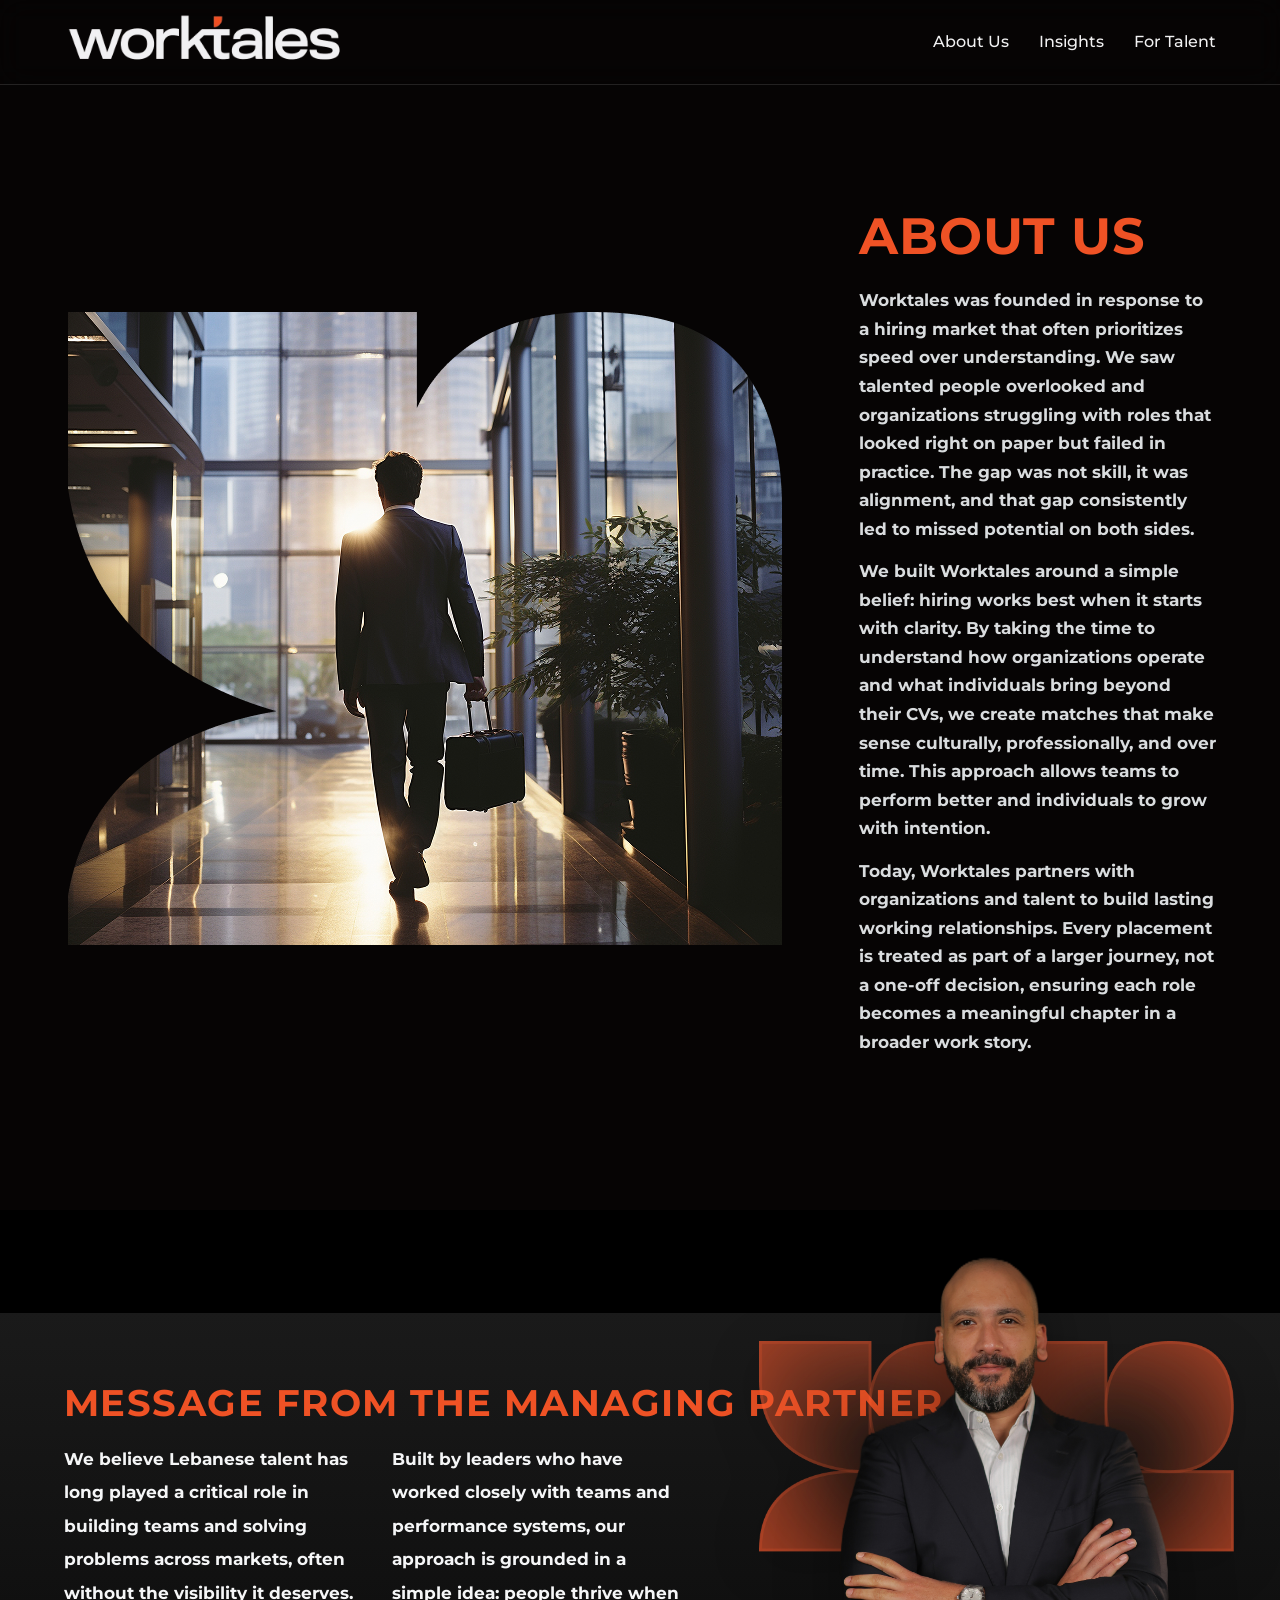
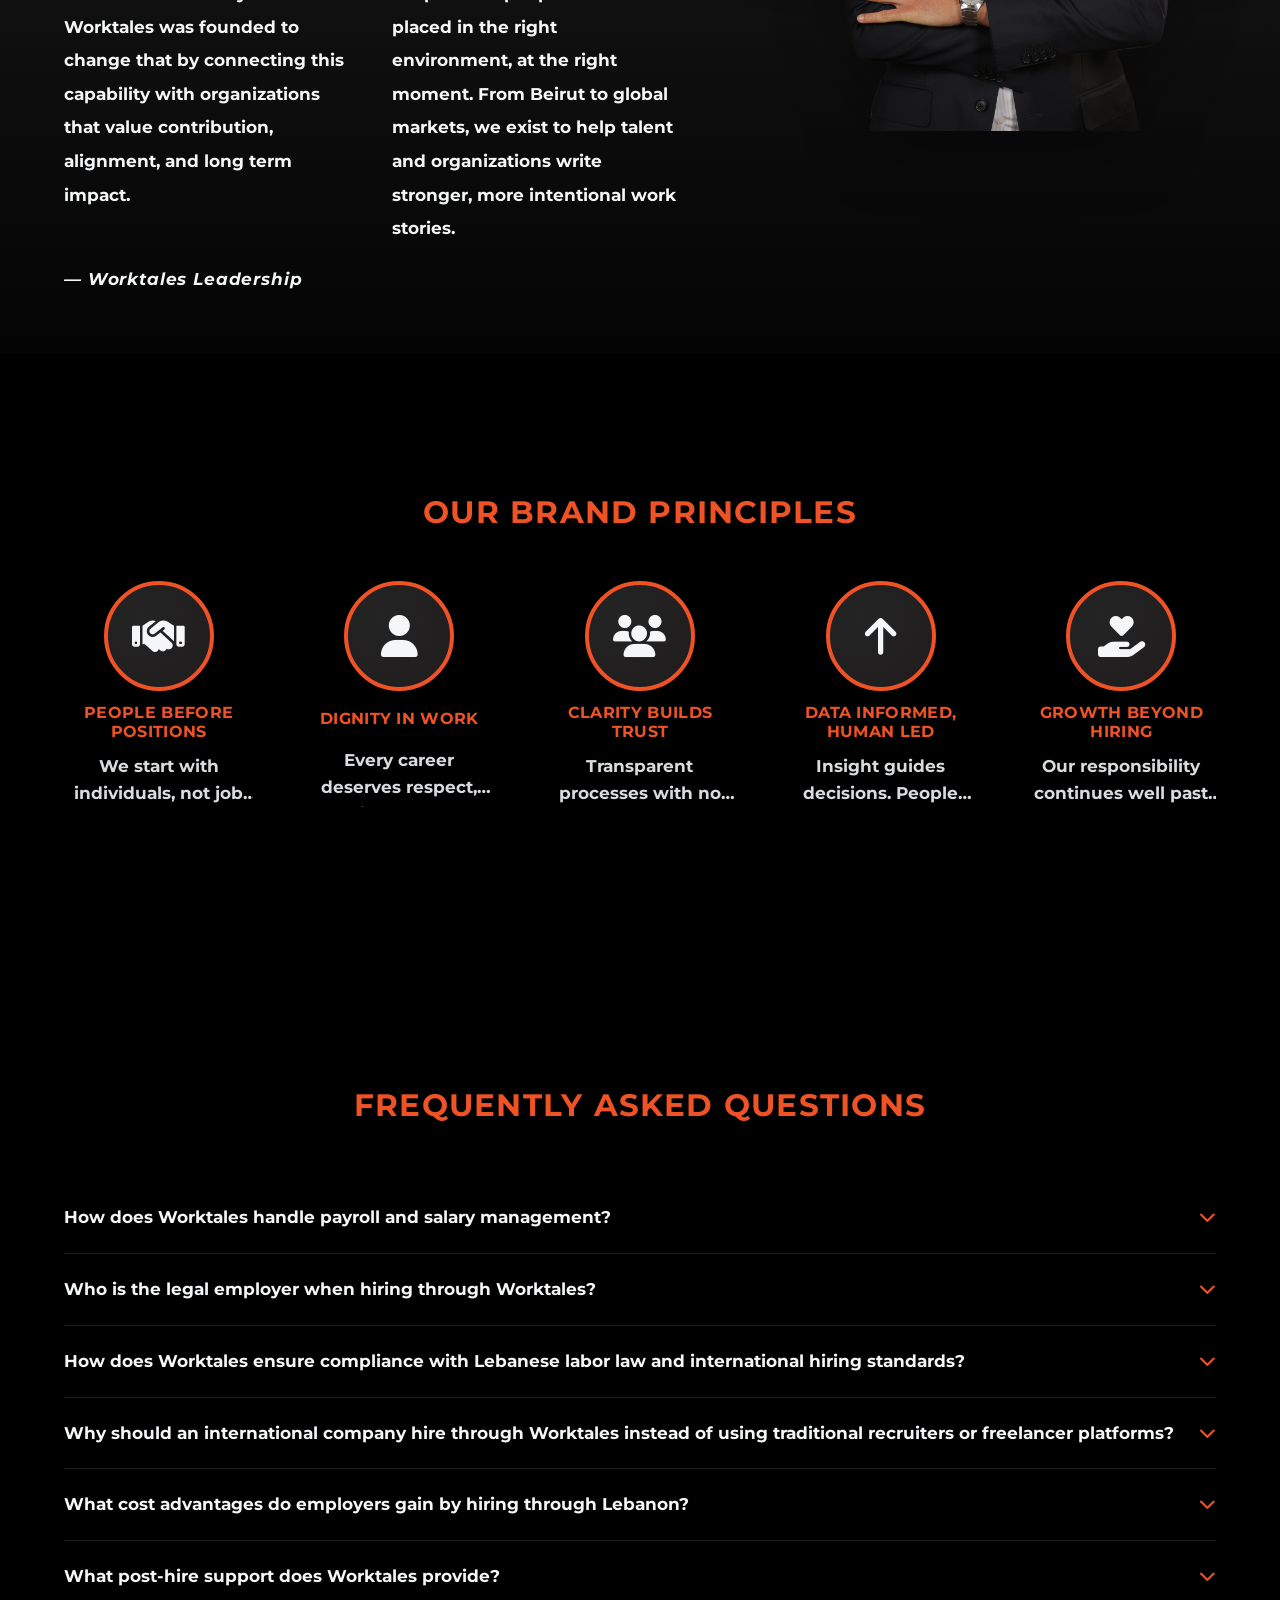
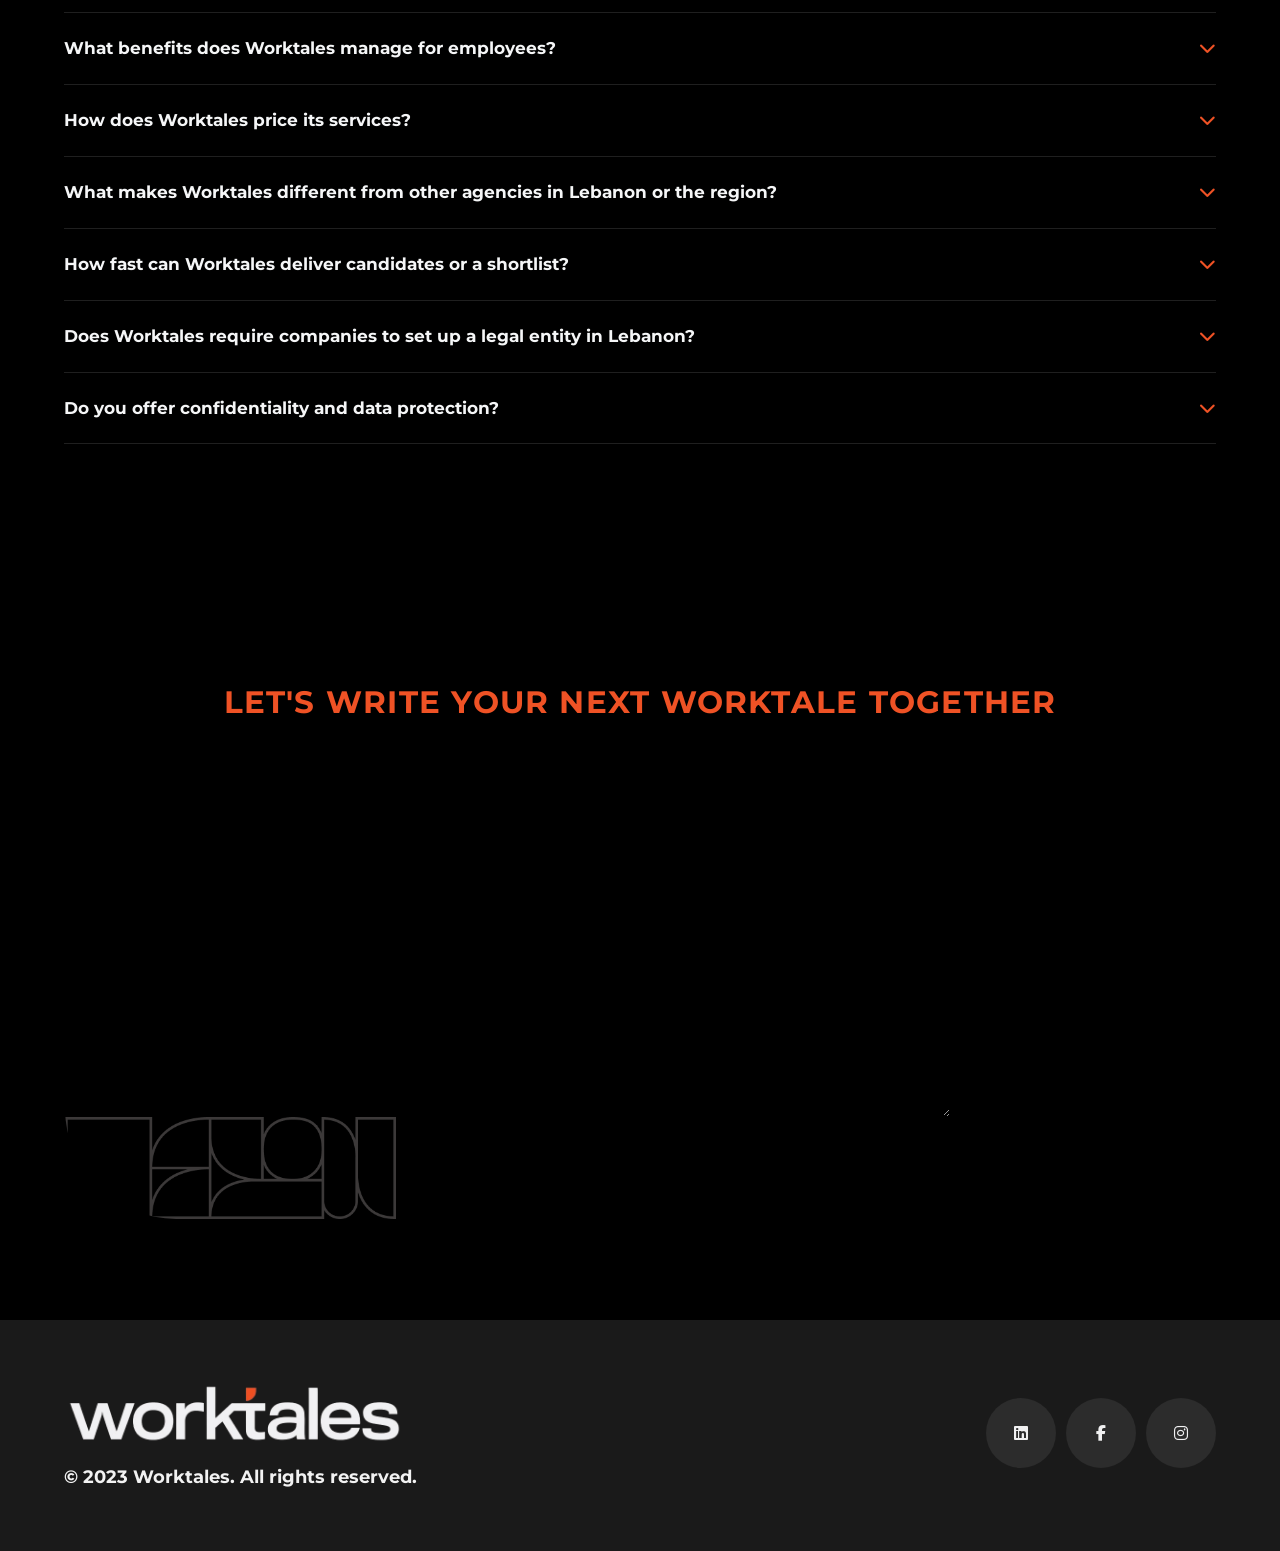
==== commit ecd6df05: "new stuff" ====
--- a/aboutus.html
+++ b/aboutus.html
@@ -222,7 +222,7 @@
                     <div class="contact-item">
                         <i class="fas fa-map-marker-alt"></i>
                         <div>
-                            <p>Beirut, Lebanon</p>
+                            <p>Georges Katroux Street, Badaro - Beirut, Lebanon</p>
                         </div>
                     </div>
                     <div class="contact-item">
@@ -258,9 +258,12 @@
                                 <label for="subject" class="sr-only">Subject</label>
                                 <select id="subject" name="subject" required>
                                     <option value="">Subject</option>
-                                    <option value="network">Joining the Talent Network</option>
-                                    <option value="roles">Questions about Open Roles</option>
-                                    <option value="general">Something Else</option>
+                                    <option value="network">Talent hiring inquiry</option>
+                                    <option value="roles">Remote team setup</option>
+                                    <option value="general">Employment and compliance</option>
+                                    <option value="partnership">Partnership opportunity</option>
+                                    <option value="pricing">Talent community registration</option>
+                                    <option value="sourcing">Other</option>
                                 </select>
                             </div>
                             <div class="form-group">
--- a/style.css
+++ b/style.css
@@ -396,6 +396,7 @@
 
     .leader-title {
         font-size: clamp(1.6rem, 6vw, 2rem);
+        white-space: normal;
     }
 
     .leader-columns {
@@ -829,8 +830,8 @@
 border: 1px solid rgba(255, 255, 255, 0.08);
 box-shadow: 0 20px 40px rgba(0, 0, 0, 0.55);
 display: grid;
-grid-template-rows: auto 1fr;
-min-height: 420px;
+grid-template-rows: 1fr 1fr;
+min-height: 480px;
 isolation: isolate;
 backdrop-filter: blur(22px);
 -webkit-backdrop-filter: blur(22px);
@@ -858,7 +859,8 @@
 .insight-card__thumb {
 position: relative;
 z-index: 1;
-height: 260px;
+height: 100%;
+min-height: 0;
 background: #0b0b0b;
 overflow: hidden;
 }
@@ -877,8 +879,8 @@
 padding: 26px 24px 32px;
 display: grid;
 gap: 18px;
-align-content: end;
-min-height: 180px;
+align-content: start;
+min-height: 0;
 }
 
 .insight-card__body h3 {
@@ -887,6 +889,33 @@
 line-height: 1.35;
 text-transform: uppercase;
 letter-spacing: 0.02em;
+}
+
+.insight-card__points {
+list-style: none;
+margin: 0;
+padding: 0;
+display: grid;
+gap: 8px;
+color: #d9dcde;
+font-size: 0.98rem;
+line-height: 1.5;
+}
+
+.insight-card__points li {
+position: relative;
+padding-left: 18px;
+}
+
+.insight-card__points li::before {
+content: "";
+position: absolute;
+left: 0;
+top: 0.6em;
+width: 6px;
+height: 6px;
+border-radius: 50%;
+background: #ef5225;
 }
 
 .insight-card__cta {
@@ -959,11 +988,11 @@
     }
 
     .insight-card {
-    min-height: 0;
+    min-height: 520px;
     }
 
     .insight-card__thumb {
-    height: 220px;
+    height: 100%;
     }
 
     .insights-hero__image img {
@@ -1534,7 +1563,7 @@
 line-height: 1.5;
 font-weight: 600;
 display: -webkit-box;
--webkit-line-clamp: 5;
+
 -webkit-box-orient: vertical;
 overflow: hidden;
 }
@@ -1575,6 +1604,10 @@
  flex: 1;
 }
 
+.services .process-card:nth-child(3) .service-features {
+    margin-top: 25px;
+}
+
 .services .service-features h4 {
 margin-bottom: 6px;
 color: var(--text-secondary);
@@ -1590,7 +1623,10 @@
 
 .services .service-features li {
  position: relative;
- padding-left: 24px;
+ display: flex;
+ align-items: center;
+ gap: 12px;
+ padding-left: 0;
  font-weight: 600;
  color: #F2F2F2;
  letter-spacing: 0.01em;
@@ -1603,11 +1639,10 @@
 
 .services .service-features li::before {
  content: "";
- position: absolute;
- left: 0;
- top: 0.2em;
+ position: static;
  width: 14px;
  height: 14px;
+ flex: 0 0 14px;
  background: url("assets/c.svg") center / contain no-repeat;
 }
 
@@ -1630,6 +1665,25 @@
  color: #F2F2F2;
  font-size: 1.05rem;
  line-height: 1.65;
+}
+
+@media (min-width: 992px) {
+    .services {
+        padding-top: 200px;
+    }
+
+    .services-intro {
+        margin-bottom: 200px;
+    }
+}
+
+@media (max-width: 768px) {
+  .services .service-body-left p {
+    display: block;
+    -webkit-line-clamp: unset;
+    -webkit-box-orient: initial;
+    overflow: visible;
+  }
 }
 
 .worktales-lead {
@@ -3244,7 +3298,7 @@
 display: grid;
 grid-template-columns: 0.25fr 0.75fr;
 gap: 0;
-border-radius: 102px;
+border-radius: 112px;
 overflow: hidden;
 border: 1px solid rgba(255, 255, 255, 0.12);
 background:
@@ -3346,6 +3400,7 @@
 display: flex;
 flex-direction: column;
 gap: 6px;
+background: #000;
 margin: 0;
 }
 
@@ -3365,6 +3420,11 @@
 border: 1px solid rgba(255, 255, 255, 0.16);
 background: rgba(255, 255, 255, 0.06);
 color: var(--text);
+}
+
+.form-group select option {
+color: #000;
+background: #fff;
 }
 
 .contact-form input::placeholder,
@@ -5494,9 +5554,21 @@
     font-size: 1.05rem;
   }
 
+  .article-figure {
+    width: 100%;
+    margin: 32px auto 0;
+    height: clamp(340px, 40vw, 660px);
+    overflow: hidden;
+    border-radius: 16px;
+  }
+
   .article-figure img {
+    width: 100%;
+    height: 100%;
     max-width: 1600px;
     margin: 0 auto;
+    object-fit: cover;
+    border-radius: inherit;
     display: block;
   }
 }
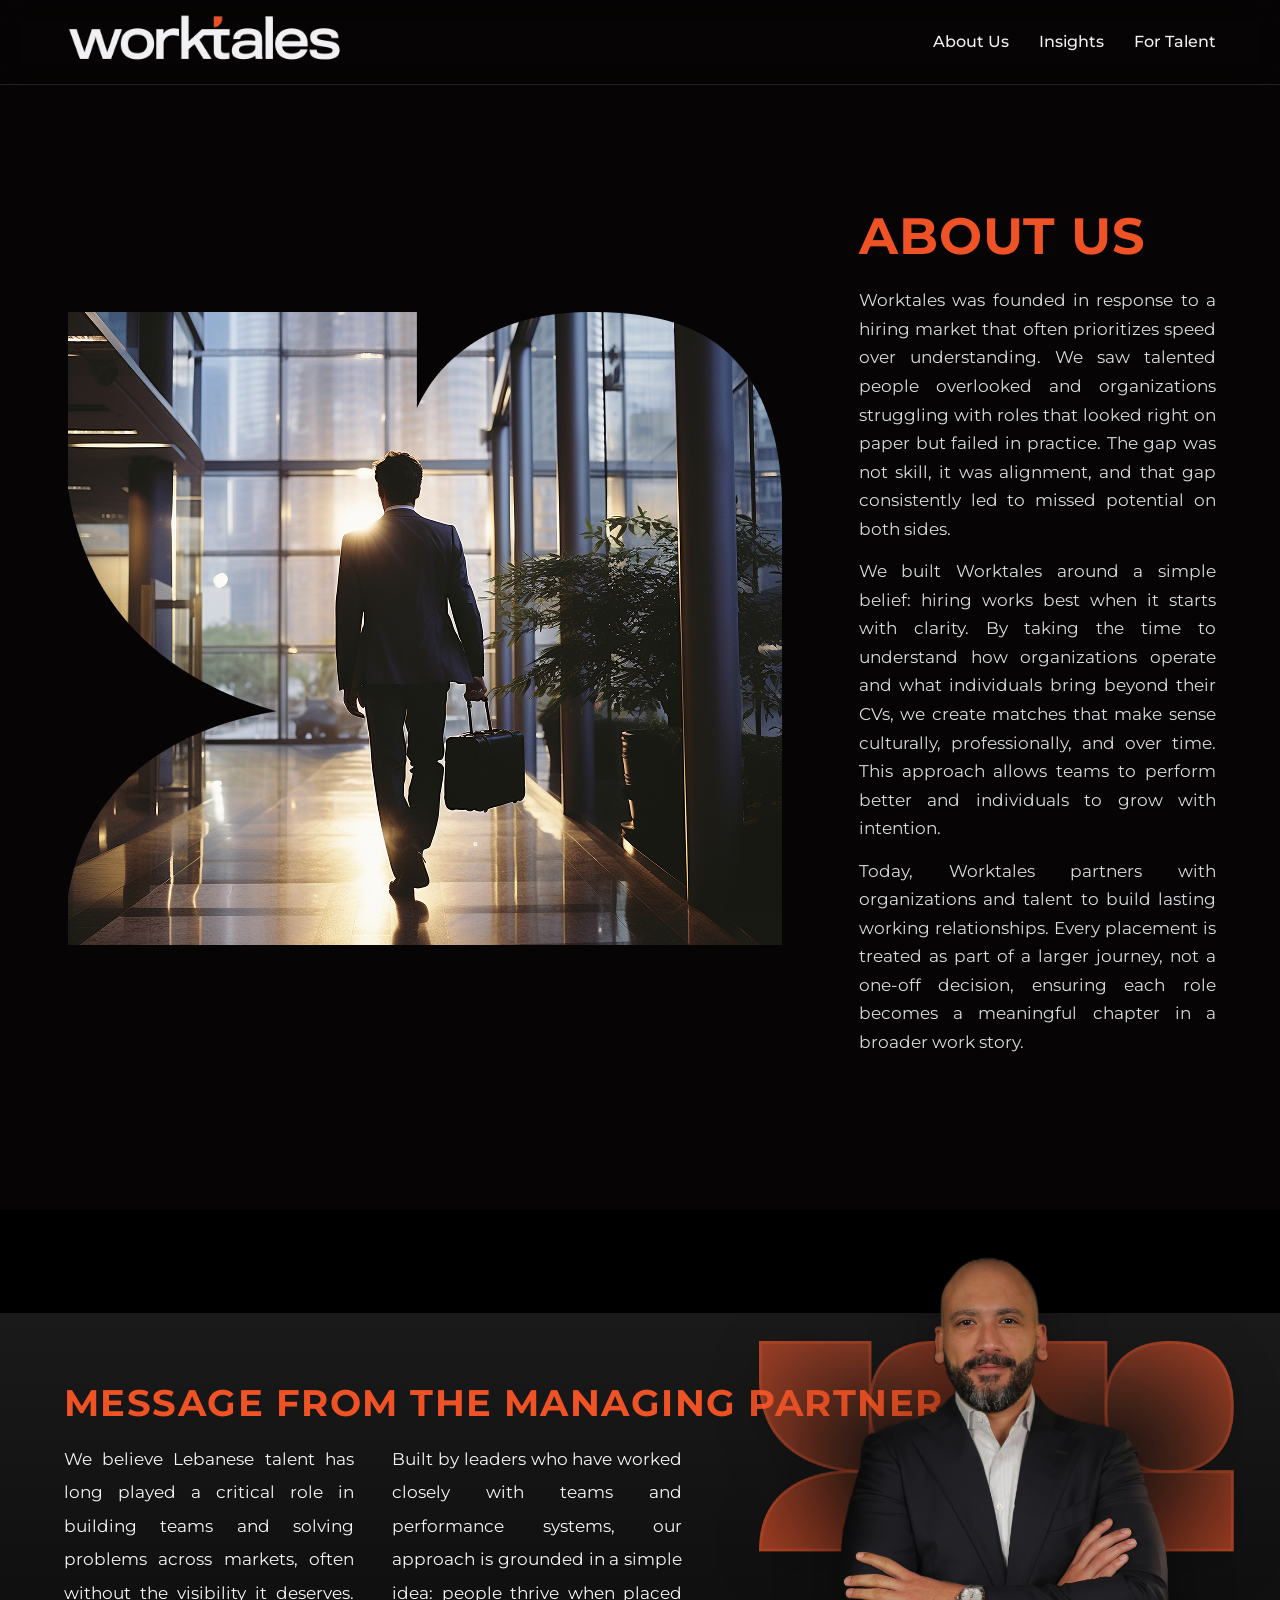
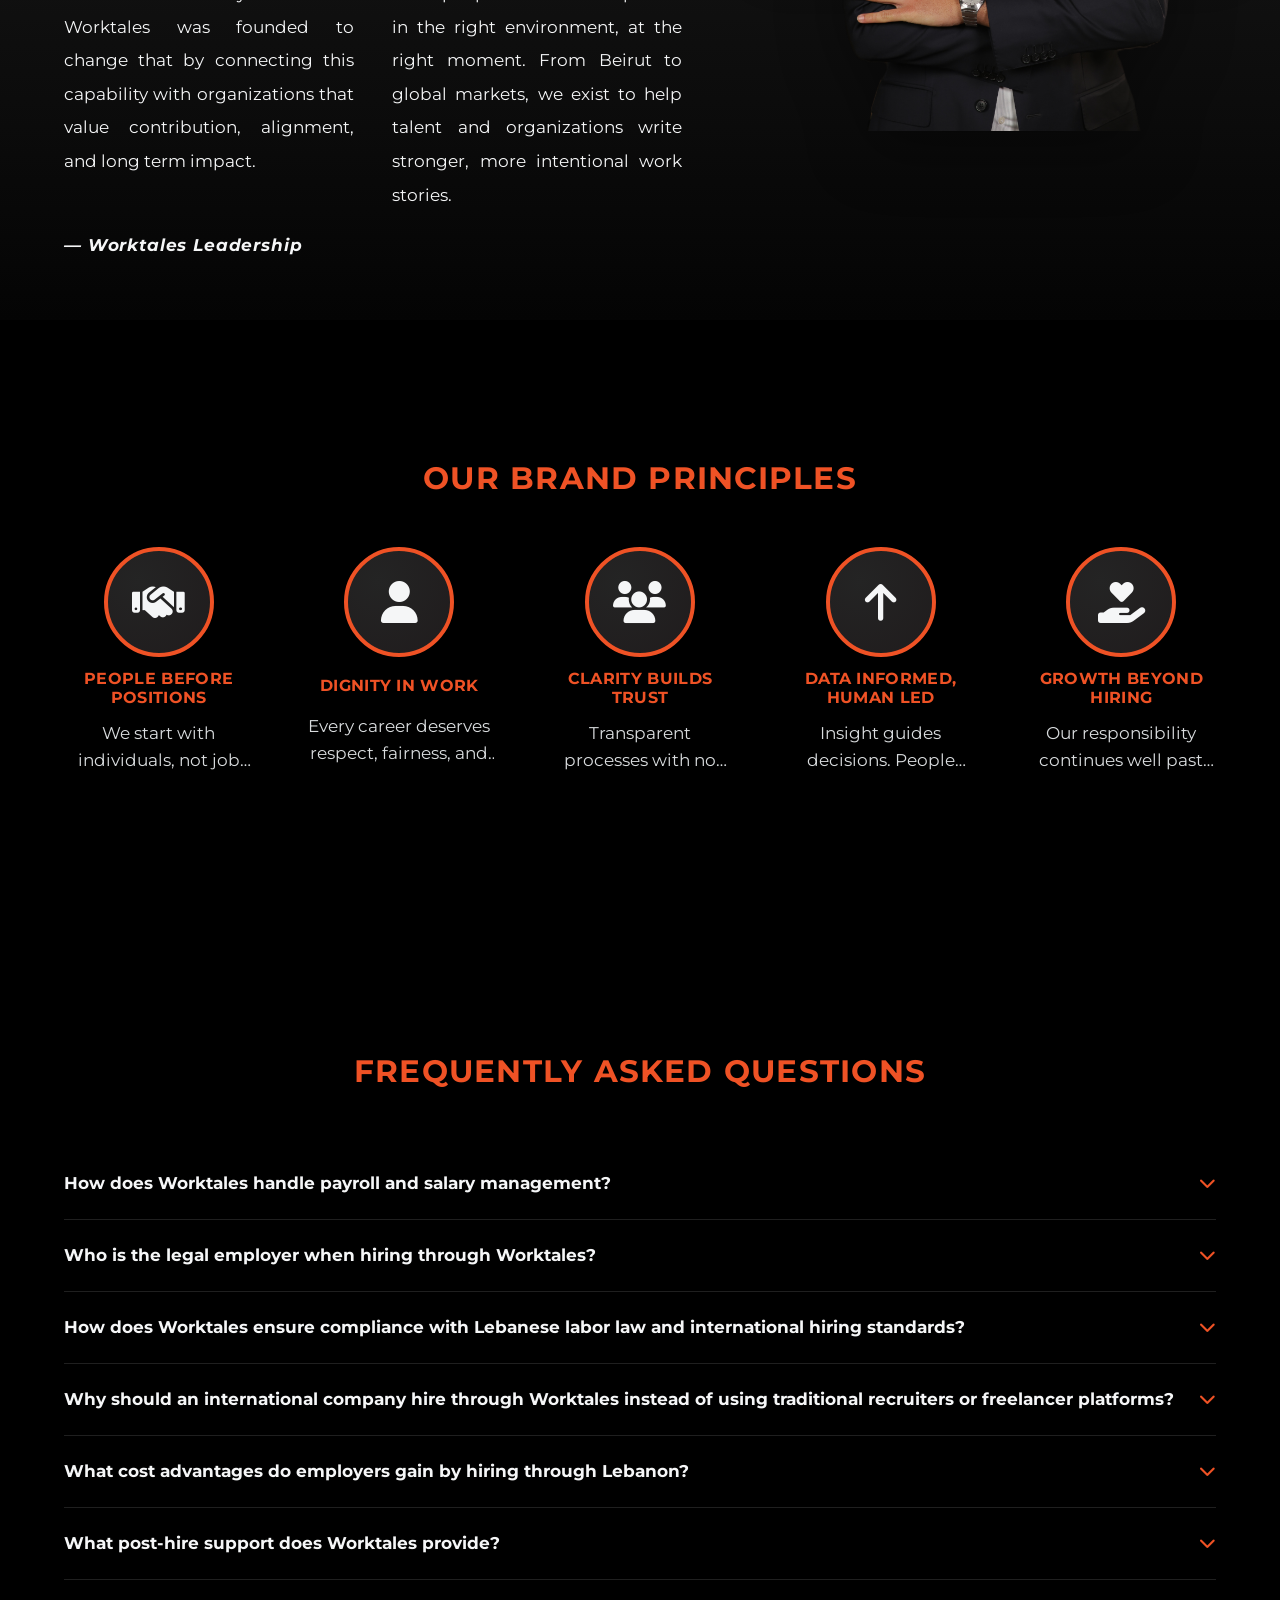
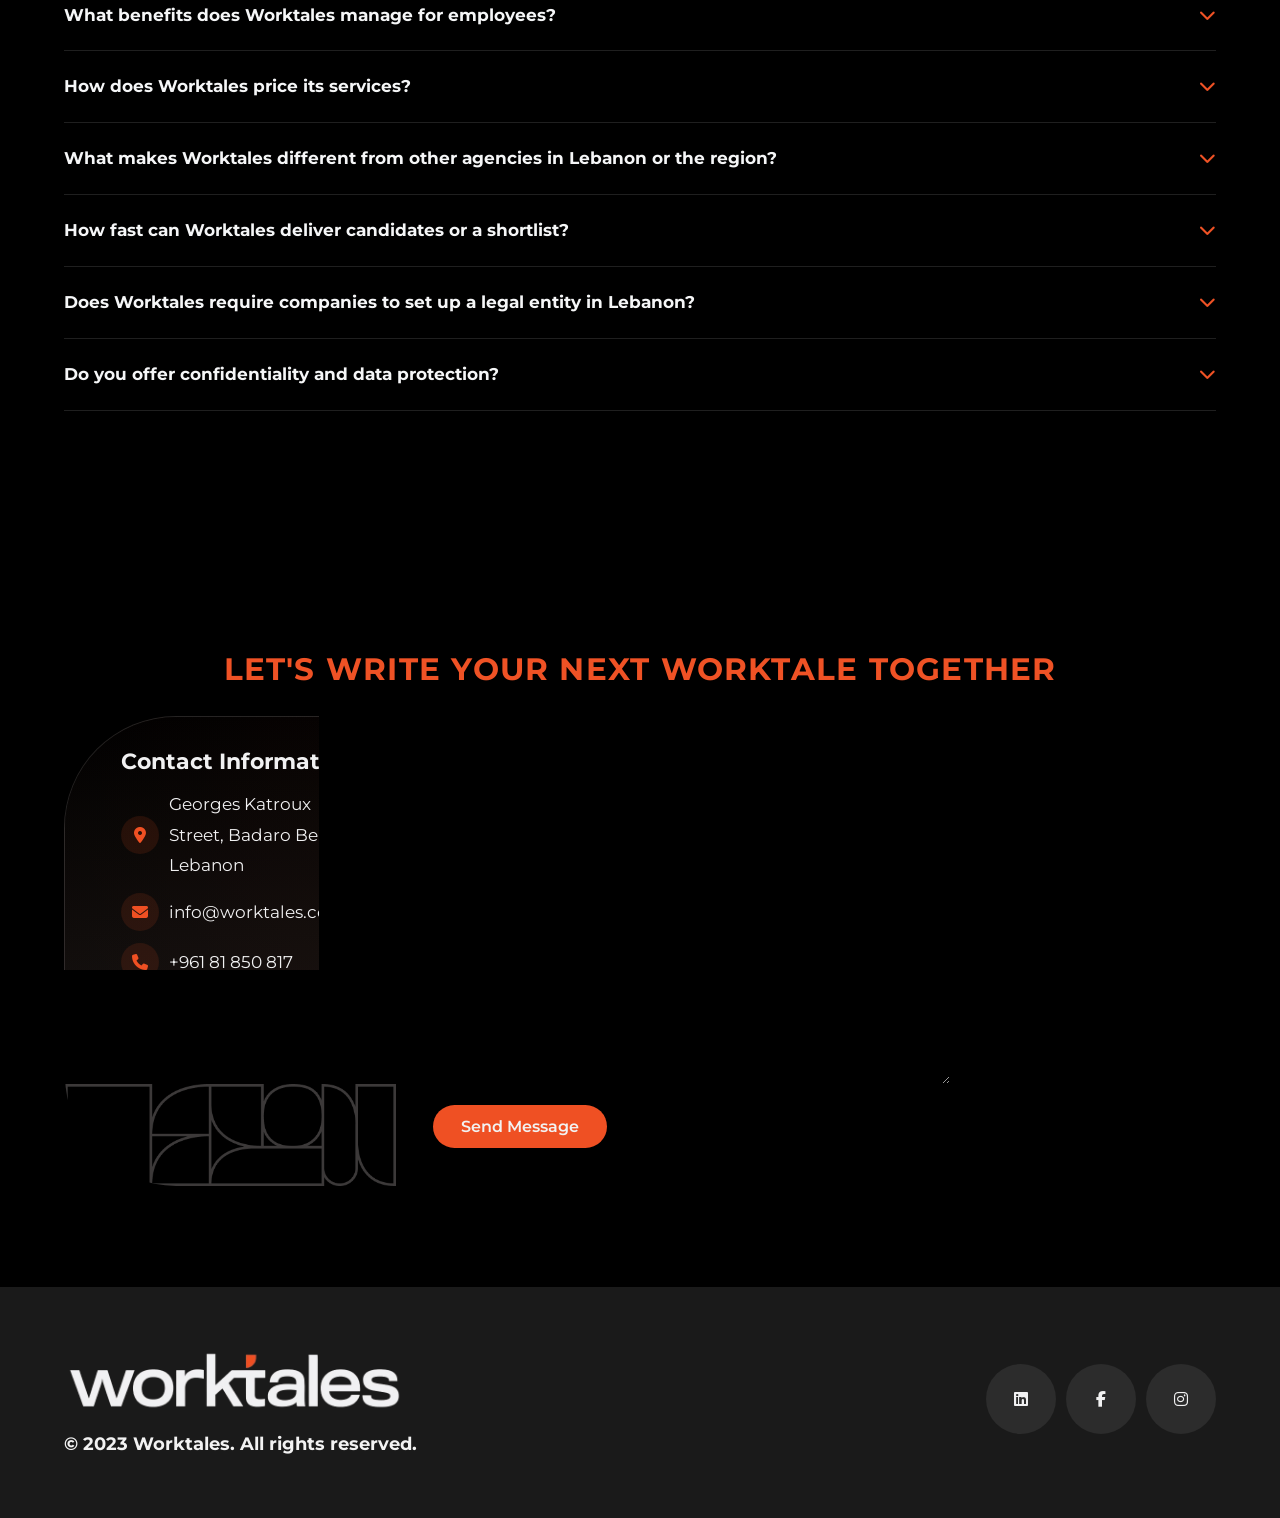
==== commit cfea28df: "fixes" ====
--- a/aboutus.html
+++ b/aboutus.html
@@ -222,13 +222,13 @@
                     <div class="contact-item">
                         <i class="fas fa-map-marker-alt"></i>
                         <div>
-                            <p>Georges Katroux Street, Badaro - Beirut, Lebanon</p>
+                            <p>Georges Katroux Street, Badaro Beirut, Lebanon</p>
                         </div>
                     </div>
                     <div class="contact-item">
                         <i class="fas fa-envelope"></i>
                         <div>
-                            <p>Info@worktales.com</p>
+                            <p>info@worktales.com</p>
                         </div>
                     </div>
                     <div class="contact-item">
--- a/style.css
+++ b/style.css
@@ -110,6 +110,8 @@
 margin: 0;
 max-width: 720px;
 color: #d9dcde;
+font-weight: 400;
+text-align: justify;
 }
 
 .leader-message {
@@ -152,8 +154,9 @@
 margin: 0;
 color: #f5f6f7;
 font-size: clamp(1.05rem, 1.05vw, 1.1rem);
-font-weight: 700;
+font-weight: 400;
 line-height: 2;
+text-align: justify;
 }
 
 .leader-signoff {
@@ -246,6 +249,7 @@
 .principle p {
   margin: 0;
   color: #d9dcde;
+  font-weight: 400;
   line-height: 1.6;
   display: -webkit-box;
   -webkit-line-clamp: 2;
@@ -319,6 +323,7 @@
     color: #d9dcde;
     line-height: 1.7;
     font-size: 1.02rem;
+    font-weight: 400;
 }
 
 .faq-item[open] summary i {
@@ -655,6 +660,8 @@
 font-size: 1.05rem;
 line-height: 1.7;
 margin: 0;
+font-weight: 400;
+text-align: justify;
 }
 
 .page-section {
@@ -889,6 +896,12 @@
 line-height: 1.35;
 text-transform: uppercase;
 letter-spacing: 0.02em;
+}
+
+@media (min-width: 992px) {
+  .insight-card__body h3 {
+    max-width: 34ch;
+  }
 }
 
 .insight-card__points {
@@ -1627,7 +1640,7 @@
  align-items: center;
  gap: 12px;
  padding-left: 0;
- font-weight: 600;
+ font-weight: 400;
  color: #F2F2F2;
  letter-spacing: 0.01em;
  line-height: 1.5;
@@ -1665,6 +1678,8 @@
  color: #F2F2F2;
  font-size: 1.05rem;
  line-height: 1.65;
+ font-weight: 400;
+ text-align: center;
 }
 
 @media (min-width: 992px) {
@@ -1691,6 +1706,7 @@
  font-size: 1.2rem;
  line-height: 1.8;
  margin: 0 auto;
+ font-weight: 400;
   position: relative;
   z-index: 2;
 }
@@ -1718,6 +1734,12 @@
  right: -14%;
  top: 12%;
  width: clamp(320px, 36vw, 560px);
+}
+
+@media (min-width: 992px) {
+  .shape-right {
+    right: -16%;
+  }
 }
 
 .services-actions {
@@ -1962,6 +1984,8 @@
 margin-top: 12px;
 font-size: clamp(1rem, 1.4vw, 1.15rem);
 line-height: 1.65;
+font-weight: 400;
+text-align: center;
 }
 
 .why-lebanon-layout {
@@ -2341,7 +2365,7 @@
  padding: 0;
  display: grid;
  gap: 10px;
- text-align: center;
+ text-align: left;
 }
 
 .why-tooltip-list li {
@@ -2353,7 +2377,7 @@
  border-radius: 12px;
  display: inline-flex;
  align-items: center;
- justify-content: center;
+ justify-content: flex-start;
  gap: 8px;
  line-height: 1.4;
 }
@@ -3348,7 +3372,7 @@
 
 .contact-item p {
 margin: 0;
-font-weight: 700;
+font-weight: 400;
 color: var(--text);
 }
 
@@ -4464,6 +4488,13 @@
 .hero-ai-subtitle {
 color: #F2F2F2;
 opacity: 1;
+font-weight: 400;
+text-align: center;
+}
+
+.hero-ai-content p {
+  font-weight: 400;
+  text-align: center;
 }
 
 .hero-ai-buttons {
@@ -4755,7 +4786,7 @@
 position: relative;
 padding-left: 20px;
 color: #f6f6f7;
-font-weight: 600;
+font-weight: 400;
 }
 
 .hero-action-card ul li::before {
@@ -4800,7 +4831,7 @@
 .hero-action-card small {
 margin-top: 6px;
 color: #dcdce0;
-font-weight: 600;
+font-weight: 400;
 letter-spacing: 0.01em;
 }
 
@@ -5464,7 +5495,7 @@
     padding: 6px 0;
     border: none;
     background: transparent;
-    text-align: center;
+    text-align: left;
   }
 
   .why-tooltip-list li::before {
@@ -5526,12 +5557,13 @@
   line-height: 1.7;
   color: #e6e6e6;
   font-size: 1rem;
+  text-align: justify;
 }
 
 .article-body p,
 .article-body li {
   color: #F2F2F2;
-  font-weight: 700;
+  font-weight: 400;
 }
 
 .article-body ul {
@@ -5743,7 +5775,7 @@
     position: relative;
     padding-left: 14px;
     color: var(--text);
-    font-weight: 600;
+    font-weight: 400;
   }
 
   .feature-list li::before {
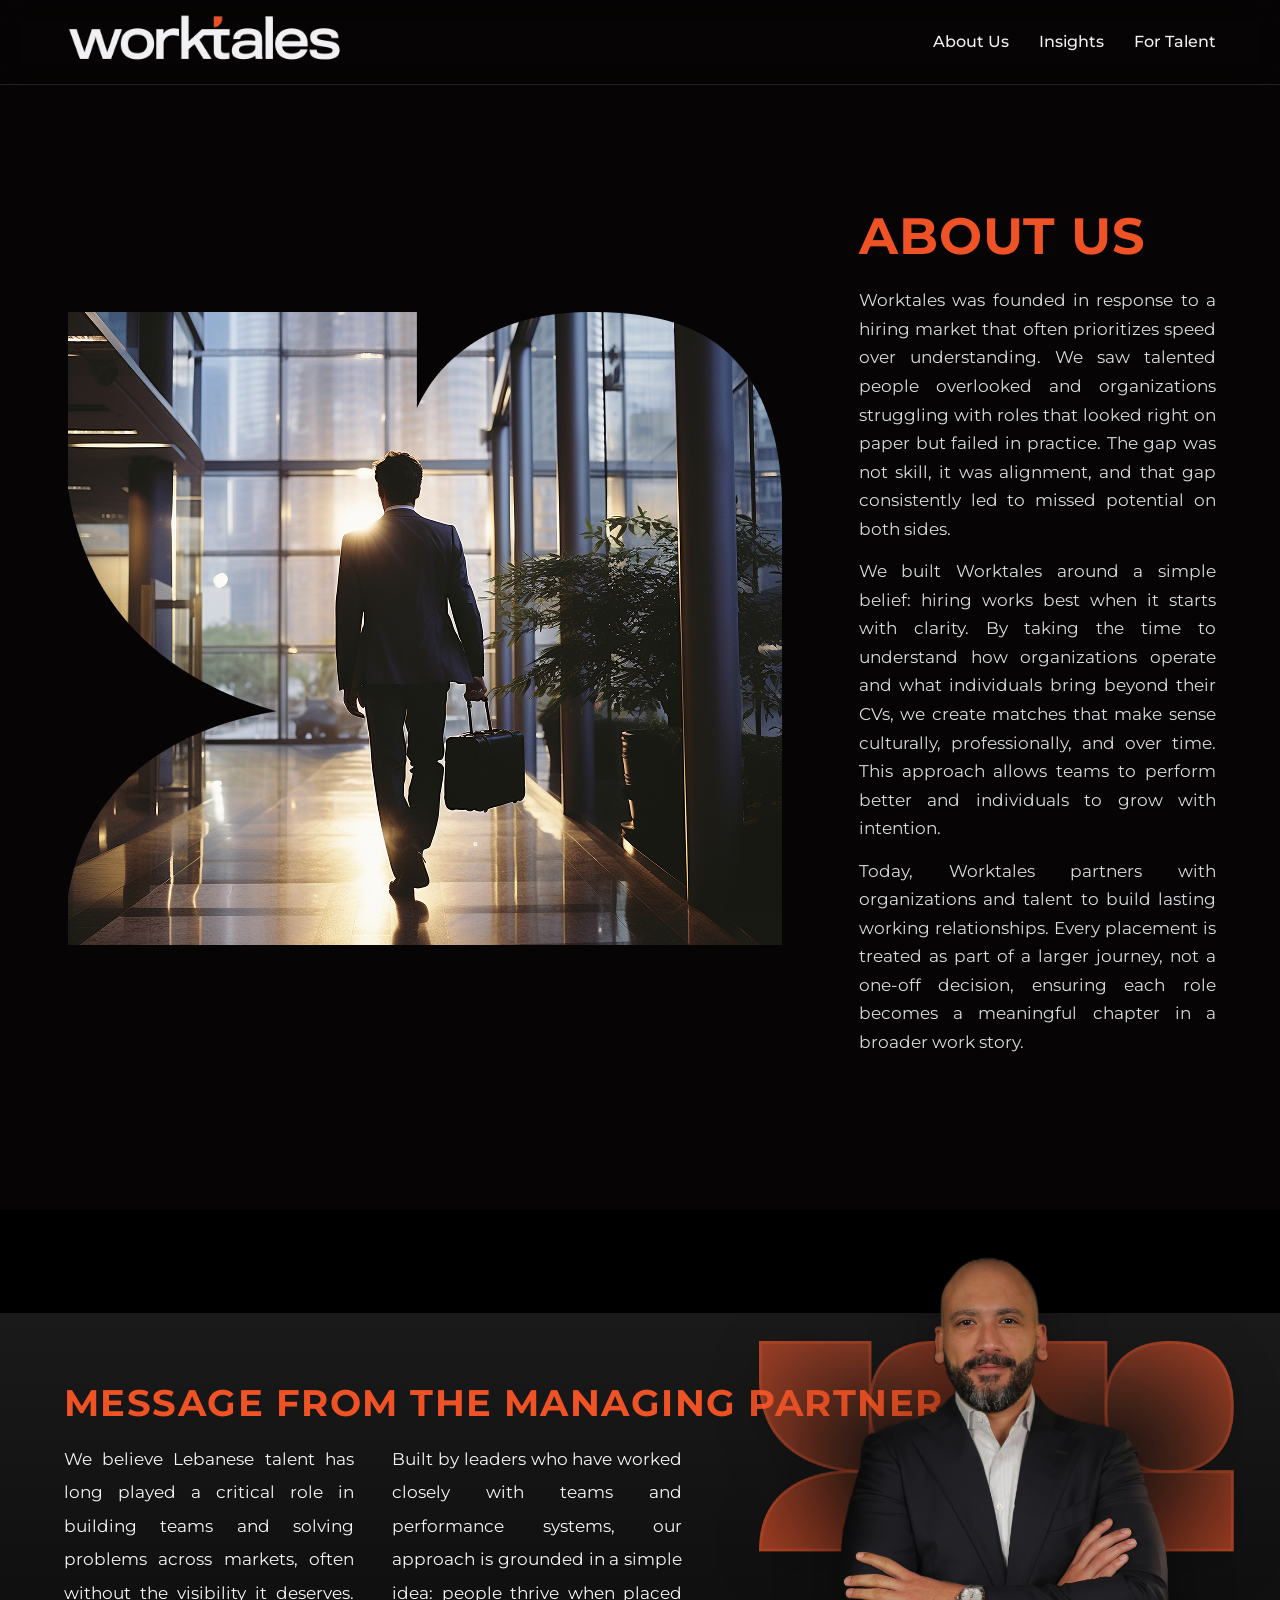
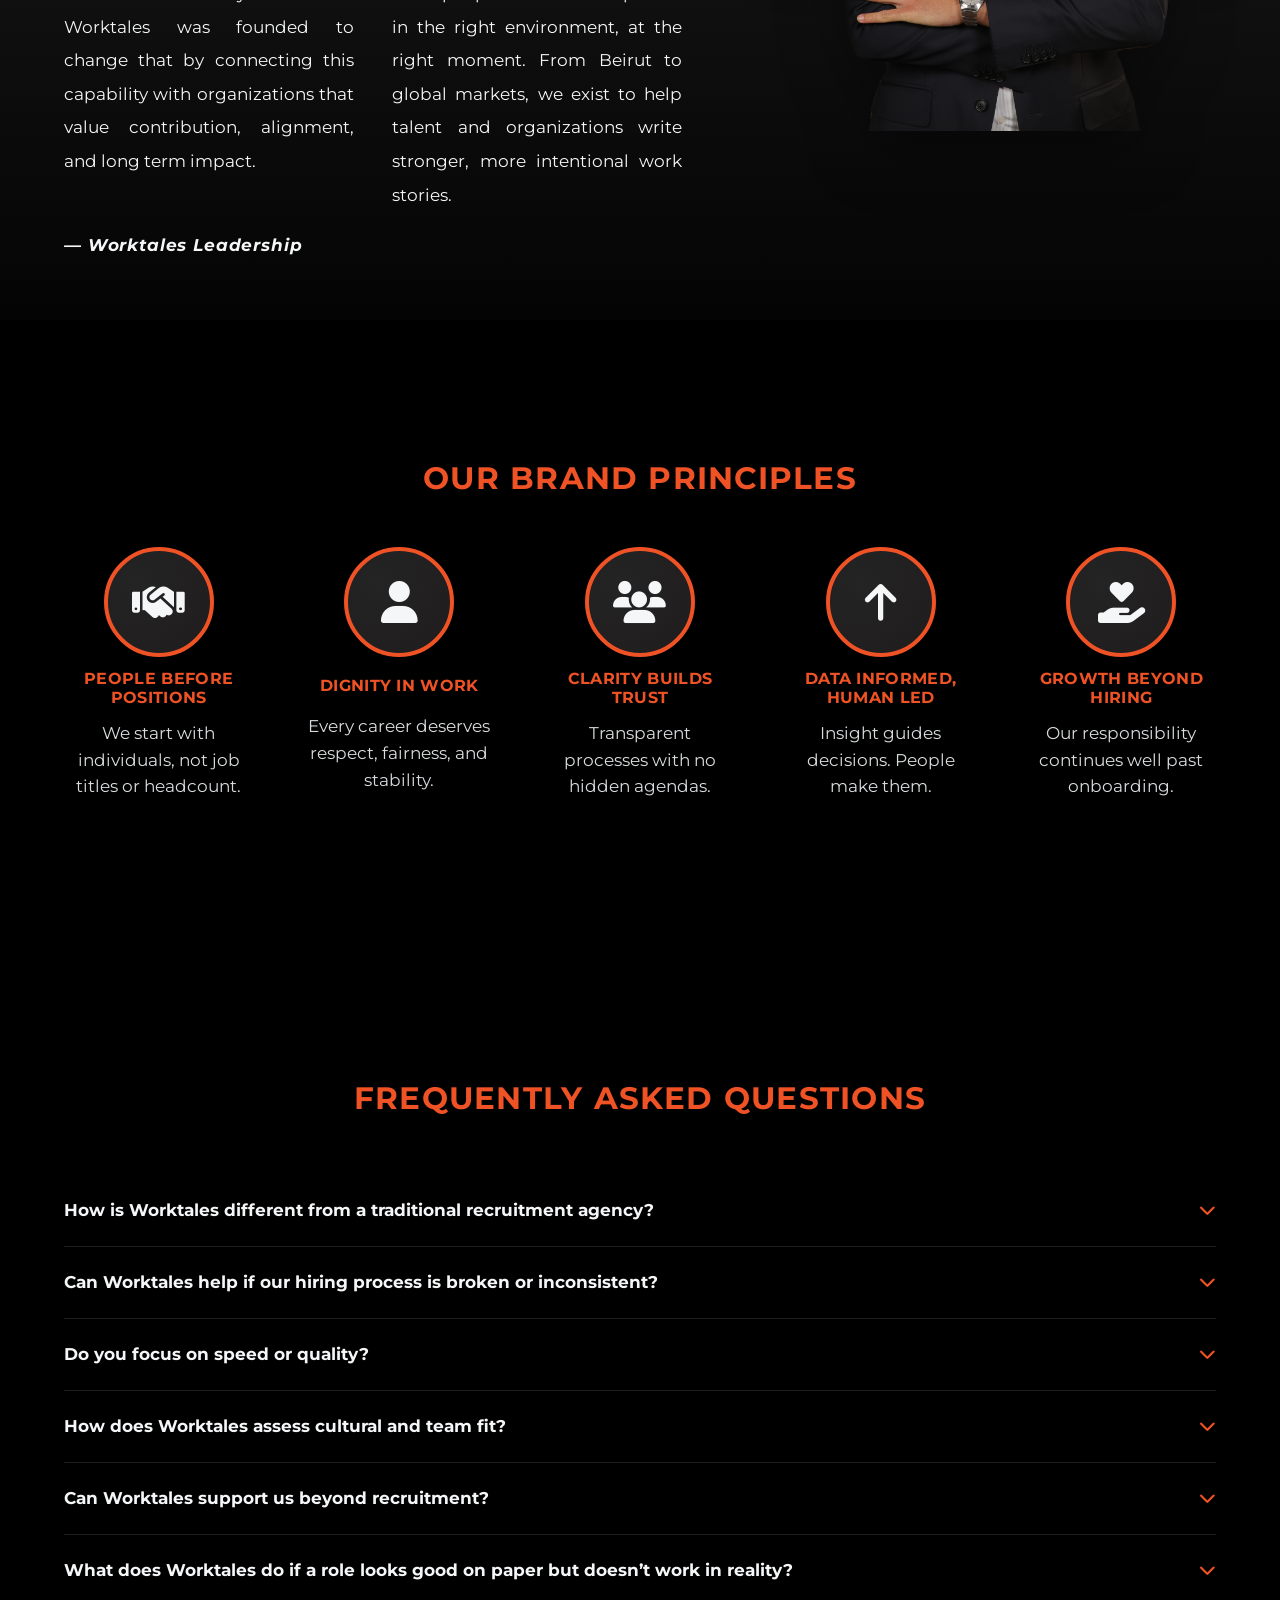
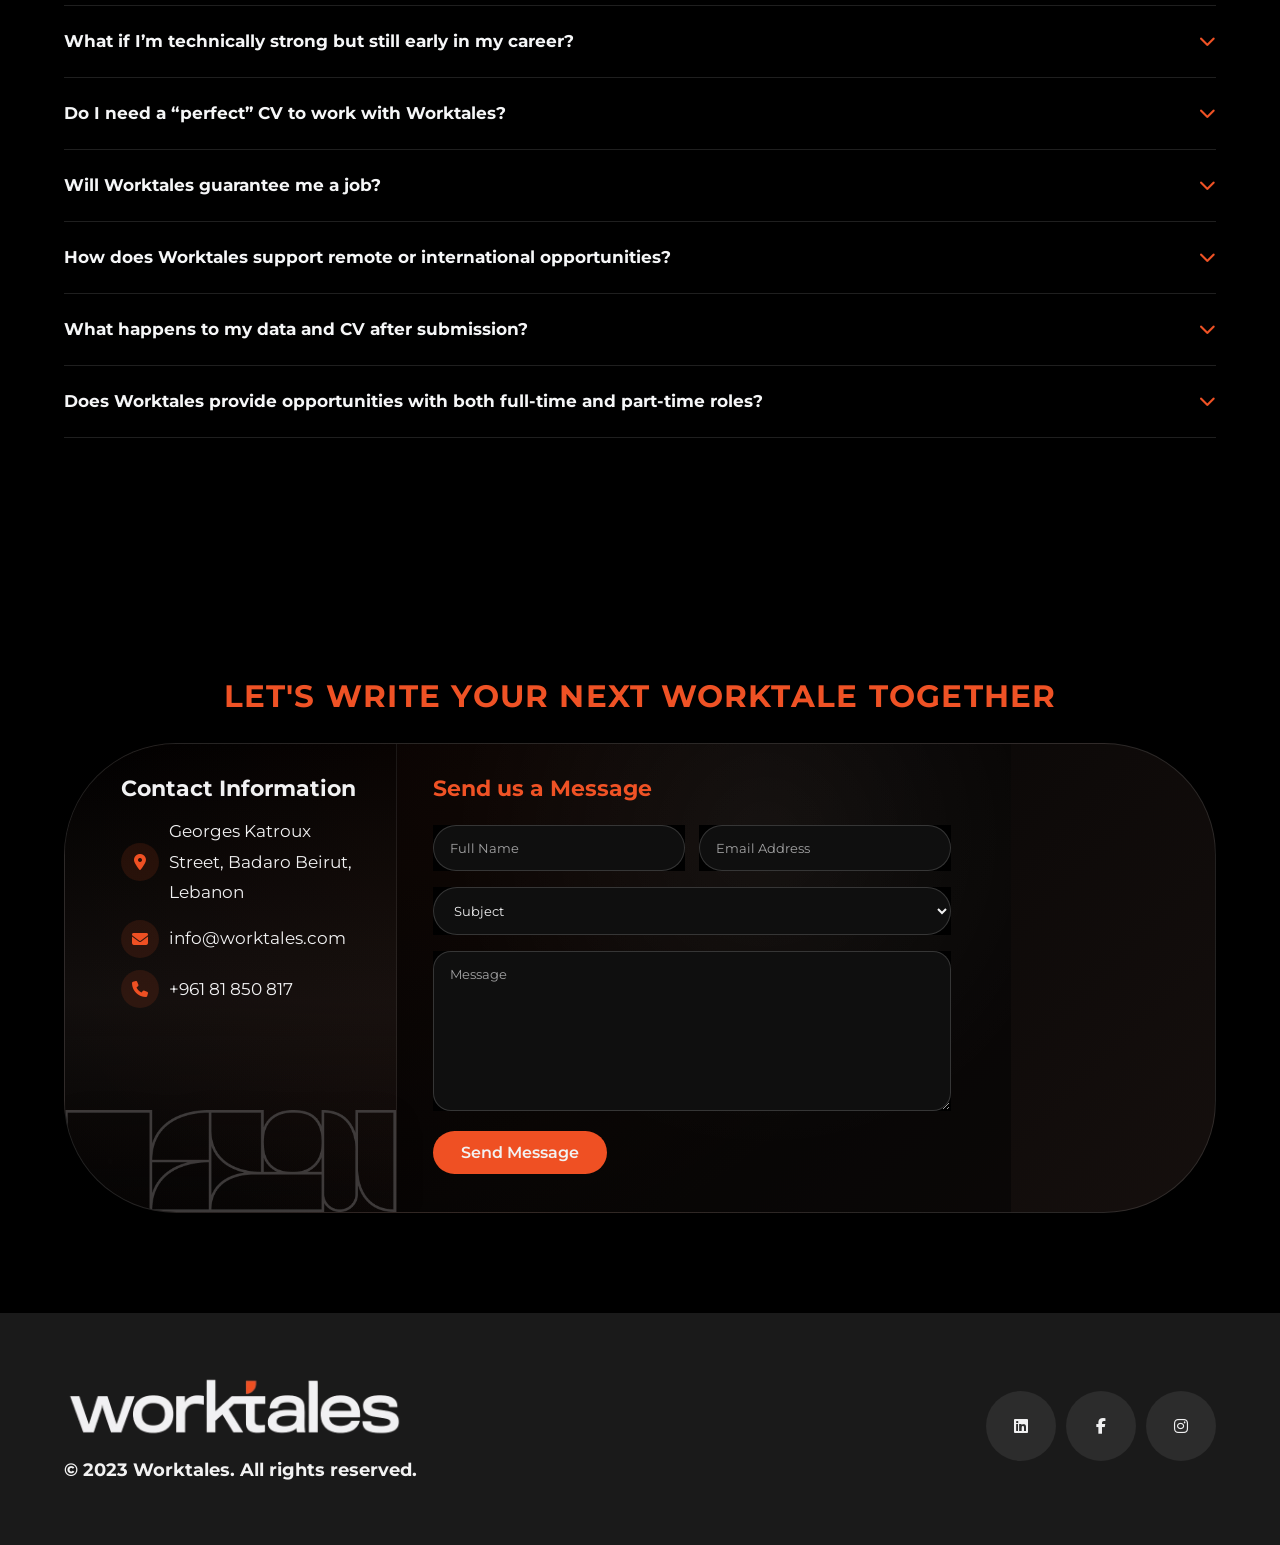
==== commit 804f982d: "last edits hopefully" ====
--- a/aboutus.html
+++ b/aboutus.html
@@ -124,87 +124,87 @@
                 <div class="faq-list">
                     <details class="faq-item">
                         <summary>
-                            <span>How does Worktales handle payroll and salary management?</span>
-                            <i class="fa-solid fa-chevron-down" aria-hidden="true"></i>
-                        </summary>
-                        <p>We manage payroll on behalf of employers, ensuring accurate payments, compliance with Lebanese labor law, and full transparency in deductions, benefits, and reporting.</p>
-                    </details>
-                    <details class="faq-item">
-                        <summary>
-                            <span>Who is the legal employer when hiring through Worktales?</span>
-                            <i class="fa-solid fa-chevron-down" aria-hidden="true"></i>
-                        </summary>
-                        <p>Depending on the model, Worktales can act as the Employer of Record (EOR) or facilitate the employment directly with the client. This ensures legal compliance and reduces risk for international companies.</p>
-                    </details>
-                    <details class="faq-item">
-                        <summary>
-                            <span>How does Worktales ensure compliance with Lebanese labor law and international hiring standards?</span>
-                            <i class="fa-solid fa-chevron-down" aria-hidden="true"></i>
-                        </summary>
-                        <p>We manage contracts, labor obligations, NDAs, taxation, and documentation, while ensuring all local and international regulations are met.</p>
-                    </details>
-                    <details class="faq-item">
-                        <summary>
-                            <span>Why should an international company hire through Worktales instead of using traditional recruiters or freelancer platforms?</span>
-                            <i class="fa-solid fa-chevron-down" aria-hidden="true"></i>
-                        </summary>
-                        <p>We combine talent quality, cultural alignment, and legal safeguards offering full payroll support, compliance management, and structured post hire support that standard recruiters don’t provide.</p>
-                    </details>
-                    <details class="faq-item">
-                        <summary>
-                            <span>What cost advantages do employers gain by hiring through Lebanon?</span>
-                            <i class="fa-solid fa-chevron-down" aria-hidden="true"></i>
-                        </summary>
-                        <p>Companies typically save 30 to 50% compared to hiring in GCC, Europe, or North America, while gaining highly skilled, multilingual professionals without relocation or high overhead.</p>
-                    </details>
-                    <details class="faq-item">
-                        <summary>
-                            <span>What post-hire support does Worktales provide?</span>
-                            <i class="fa-solid fa-chevron-down" aria-hidden="true"></i>
-                        </summary>
-                        <p>We offer onboarding assistance, training resources, performance follow-ups, and a placement guarantee to ensure long-term success and retention.</p>
-                    </details>
-                    <details class="faq-item">
-                        <summary>
-                            <span>What benefits does Worktales manage for employees?</span>
-                            <i class="fa-solid fa-chevron-down" aria-hidden="true"></i>
-                        </summary>
-                        <p>Depending on the engagement, we handle health insurance, social security, paid leave, payroll, onboarding, and administrative support on behalf of employers.</p>
-                    </details>
-                    <details class="faq-item">
-                        <summary>
-                            <span>How does Worktales price its services?</span>
-                            <i class="fa-solid fa-chevron-down" aria-hidden="true"></i>
-                        </summary>
-                        <p>We provide flexible pricing models including commission-based hiring, retainers, and managed team models. Our 50/50 structure allows cost sharing and reduced upfront risk for clients.</p>
-                    </details>
-                    <details class="faq-item">
-                        <summary>
-                            <span>What makes Worktales different from other agencies in Lebanon or the region?</span>
-                            <i class="fa-solid fa-chevron-down" aria-hidden="true"></i>
-                        </summary>
-                        <p>We operate as a talent partner, not just a recruiter combining cultural intelligence, coaching expertise, compliance infrastructure, and deep understanding of how real teams work.</p>
-                    </details>
-                    <details class="faq-item">
-                        <summary>
-                            <span>How fast can Worktales deliver candidates or a shortlist?</span>
-                            <i class="fa-solid fa-chevron-down" aria-hidden="true"></i>
-                        </summary>
-                        <p>Our average time from job brief to shortlist is significantly faster than traditional agencies, thanks to pre-vetted talent communities and structured search processes.</p>
-                    </details>
-                    <details class="faq-item">
-                        <summary>
-                            <span>Does Worktales require companies to set up a legal entity in Lebanon?</span>
-                            <i class="fa-solid fa-chevron-down" aria-hidden="true"></i>
-                        </summary>
-                        <p>No. Through our Employer of Record (EOR) model, companies can hire in Lebanon without creating a local entity.</p>
-                    </details>
-                    <details class="faq-item">
-                        <summary>
-                            <span>Do you offer confidentiality and data protection?</span>
-                            <i class="fa-solid fa-chevron-down" aria-hidden="true"></i>
-                        </summary>
-                        <p>Yes. All client and candidate data is handled securely in alignment with GDPR and Lebanese data regulations, with NDAs available upon request.</p>
+                            <span>How is Worktales different from a traditional recruitment agency?</span>
+                            <i class="fa-solid fa-chevron-down" aria-hidden="true"></i>
+                        </summary>
+                        <p>We work as a long-term talent by combining intentional role definition, careful matching, and ongoing check-ins to ensure expectations, performance, and trust stay aligned over time.</p>
+                    </details>
+                    <details class="faq-item">
+                        <summary>
+                            <span>Can Worktales help if our hiring process is broken or inconsistent?</span>
+                            <i class="fa-solid fa-chevron-down" aria-hidden="true"></i>
+                        </summary>
+                        <p>Yes that’s often where we add the most value. We help identify bottlenecks, improve job descriptions, align screening criteria, and bring structure to hiring before sourcing begins.</p>
+                    </details>
+                    <details class="faq-item">
+                        <summary>
+                            <span>Do you focus on speed or quality?</span>
+                            <i class="fa-solid fa-chevron-down" aria-hidden="true"></i>
+                        </summary>
+                        <p>Quality first always. While we respect timelines, our priority is making the right hire, not the fastest one. Speed without alignment often leads to costly rehiring.</p>
+                    </details>
+                    <details class="faq-item">
+                        <summary>
+                            <span>How does Worktales assess cultural and team fit?</span>
+                            <i class="fa-solid fa-chevron-down" aria-hidden="true"></i>
+                        </summary>
+                        <p>We assess beyond technical skills by evaluating communication style, adaptability, accountability, and alignment with your team dynamics especially important in remote or hybrid environments.</p>
+                    </details>
+                    <details class="faq-item">
+                        <summary>
+                            <span>Can Worktales support us beyond recruitment?</span>
+                            <i class="fa-solid fa-chevron-down" aria-hidden="true"></i>
+                        </summary>
+                        <p>Yes. We support organizations with hiring strategies, talent advisory, candidate readiness, and employer branding insights acting as a long-term talent partner, not a one-time vendor.</p>
+                    </details>
+                    <details class="faq-item">
+                        <summary>
+                            <span>What does Worktales  do if a role looks good on paper but doesn’t work in reality?</span>
+                            <i class="fa-solid fa-chevron-down" aria-hidden="true"></i>
+                        </summary>
+                        <p>If a role looks right on paper but doesn’t work in reality, we step in early to reassess expectations with both the client and the talent. We identify the mismatch and realign the role or setup, staying involved to protect outcomes not just the contract.</p>
+                    </details>
+                    <details class="faq-item">
+                        <summary>
+                            <span>What if I’m technically strong but still early in my career?</span>
+                            <i class="fa-solid fa-chevron-down" aria-hidden="true"></i>
+                        </summary>
+                        <p>Potential matters to us. We look at capability, mindset, and growth, not just years of experience and we position you accordingly.</p>
+                    </details>
+                    <details class="faq-item">
+                        <summary>
+                            <span>Do I need a “perfect” CV to work with Worktales?</span>
+                            <i class="fa-solid fa-chevron-down" aria-hidden="true"></i>
+                        </summary>
+                        <p>In today’s hiring landscape, a CV needs to meet many criteria beyond good design, including clarity, structure, and ATS compatibility. We recommend reviewing our insights to understand how CVs are evaluated and how to make yours work effectively.</p>
+                    </details>
+                    <details class="faq-item">
+                        <summary>
+                            <span>Will Worktales guarantee me a job?</span>
+                            <i class="fa-solid fa-chevron-down" aria-hidden="true"></i>
+                        </summary>
+                        <p>We don’t sell guarantees, we build real outcomes. Our work increases your chances by improving how you are presented, matched, and evaluated, but hiring decisions always remain with employers.</p>
+                    </details>
+                    <details class="faq-item">
+                        <summary>
+                            <span>How does Worktales support remote or international opportunities?</span>
+                            <i class="fa-solid fa-chevron-down" aria-hidden="true"></i>
+                        </summary>
+                        <p>We prepare candidates for remote hiring standards, including CV structure, communication expectations, trust-building, and professional conduct so you’re ready to work with teams across borders.</p>
+                    </details>
+                    <details class="faq-item">
+                        <summary>
+                            <span>What happens to my data and CV after submission?</span>
+                            <i class="fa-solid fa-chevron-down" aria-hidden="true"></i>
+                        </summary>
+                        <p>Your data is handled with strict confidentiality. We do not sell, share, or publish candidate information without consent. You stay in control of how and where your profile is used.</p>
+                    </details>
+                    <details class="faq-item">
+                        <summary>
+                            <span>Does Worktales provide opportunities with both full-time and part-time roles?</span>
+                            <i class="fa-solid fa-chevron-down" aria-hidden="true"></i>
+                        </summary>
+                        <p>Yes. We support opportunities across full-time and part-time roles, depending on the company’s needs and the candidate’s availability.</p>
                     </details>
     
                 </div>
--- a/style.css
+++ b/style.css
@@ -252,7 +252,7 @@
   font-weight: 400;
   line-height: 1.6;
   display: -webkit-box;
-  -webkit-line-clamp: 2;
+  line-clamp: 2;
   -webkit-box-orient: vertical;
   overflow: hidden;
   }
@@ -1695,7 +1695,7 @@
 @media (max-width: 768px) {
   .services .service-body-left p {
     display: block;
-    -webkit-line-clamp: unset;
+    line-clamp: unset;
     -webkit-box-orient: initial;
     overflow: visible;
   }
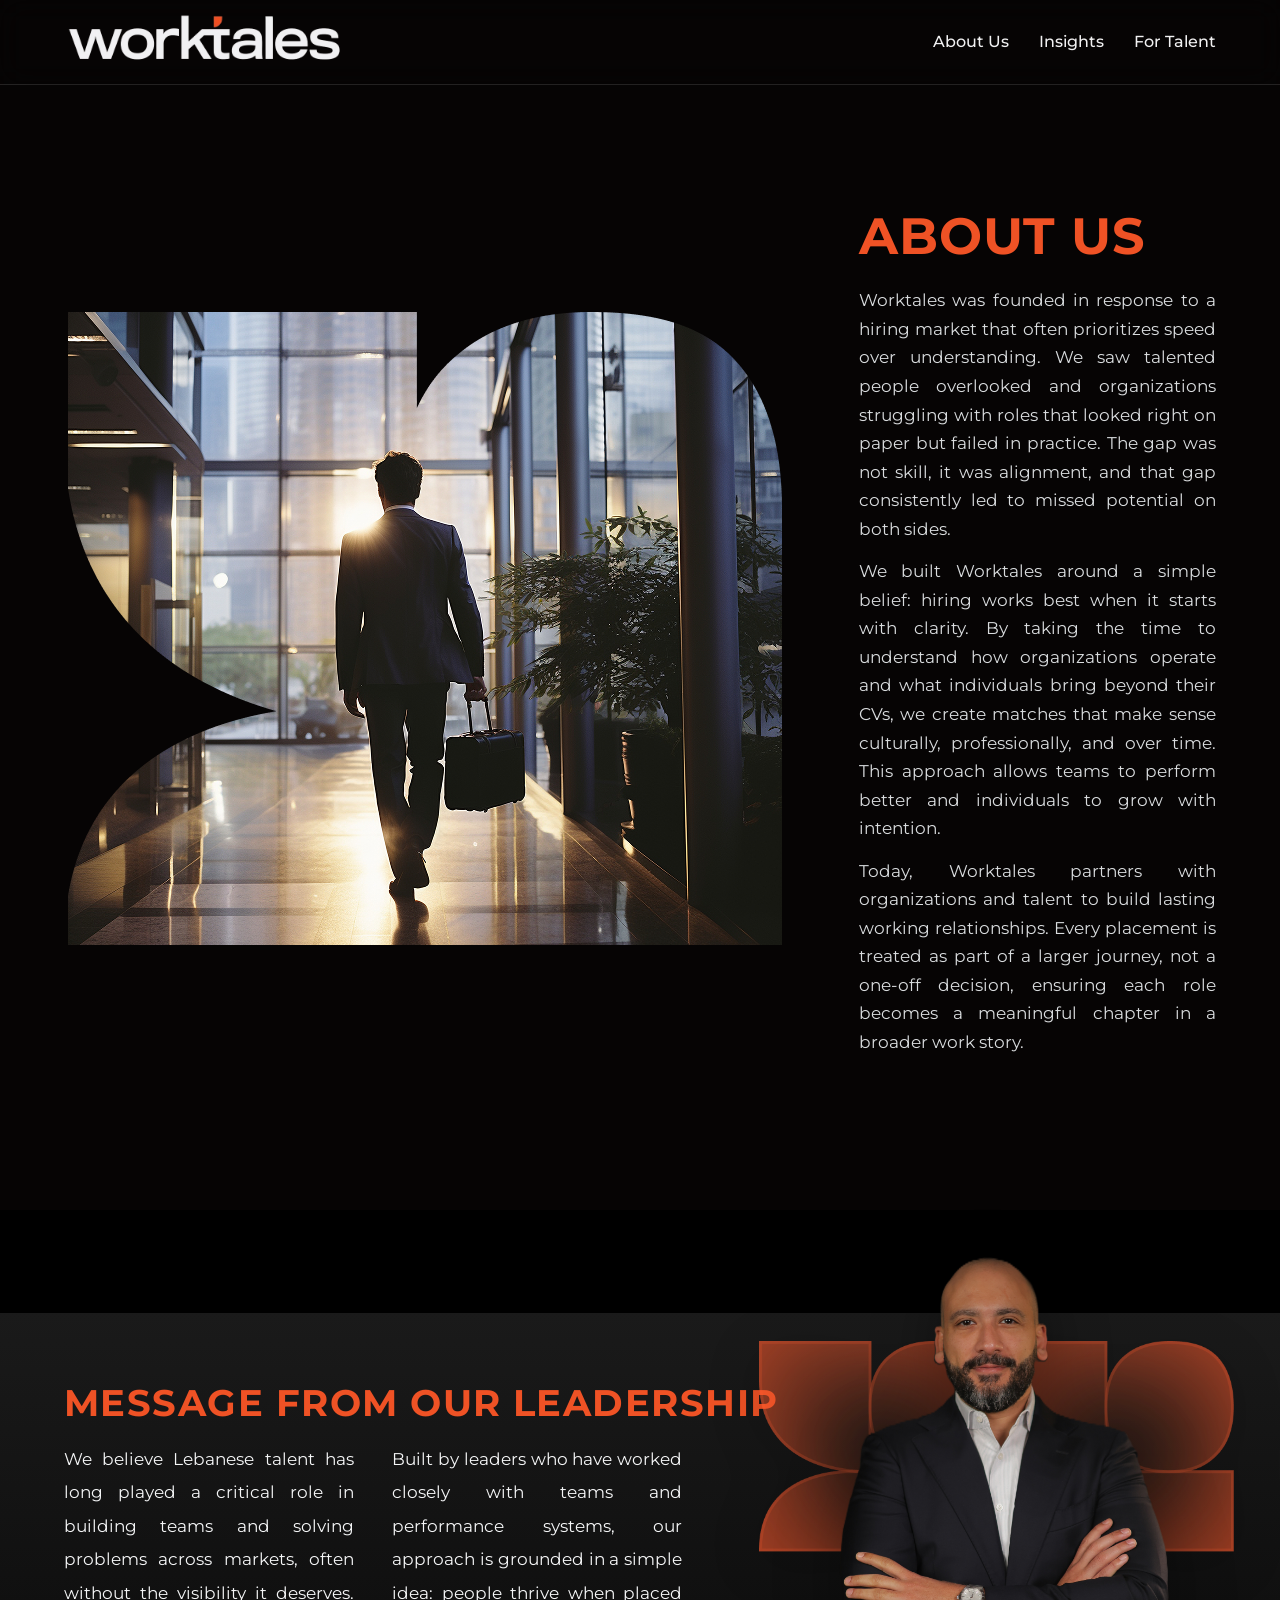
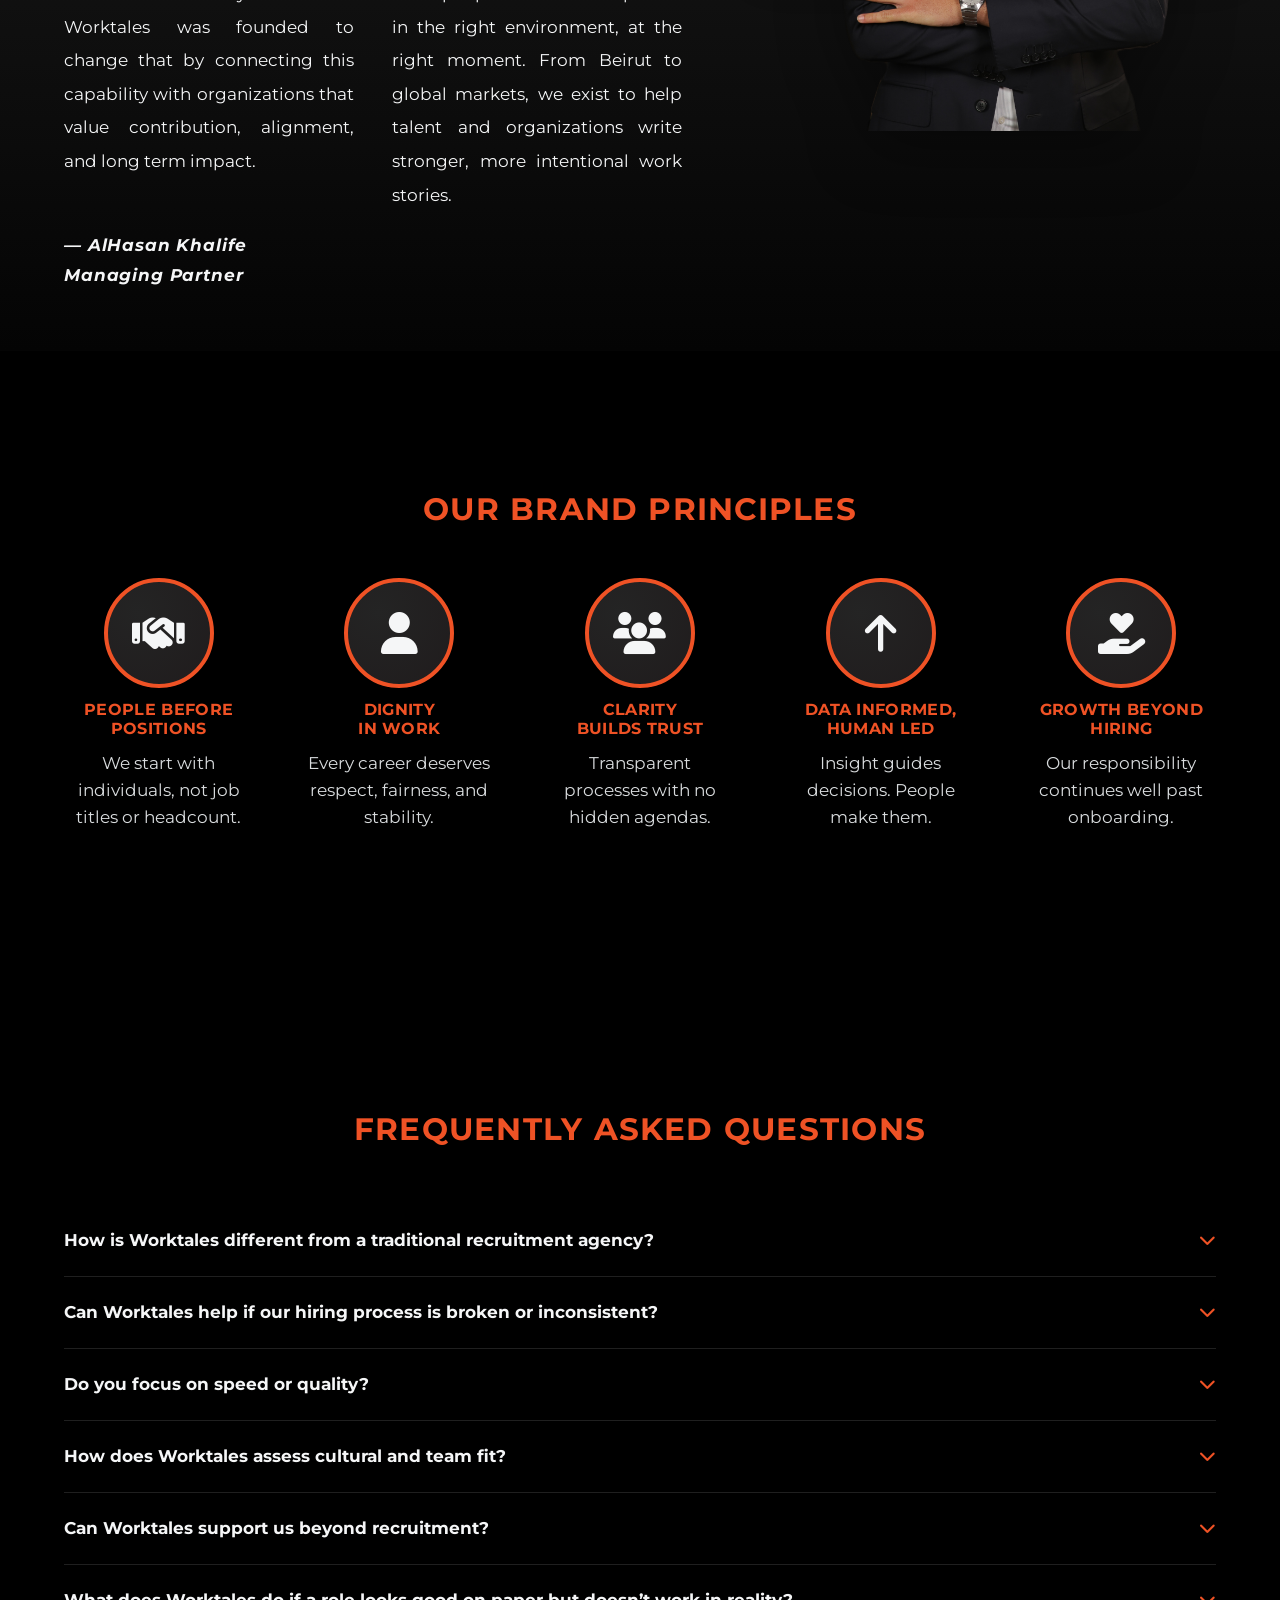
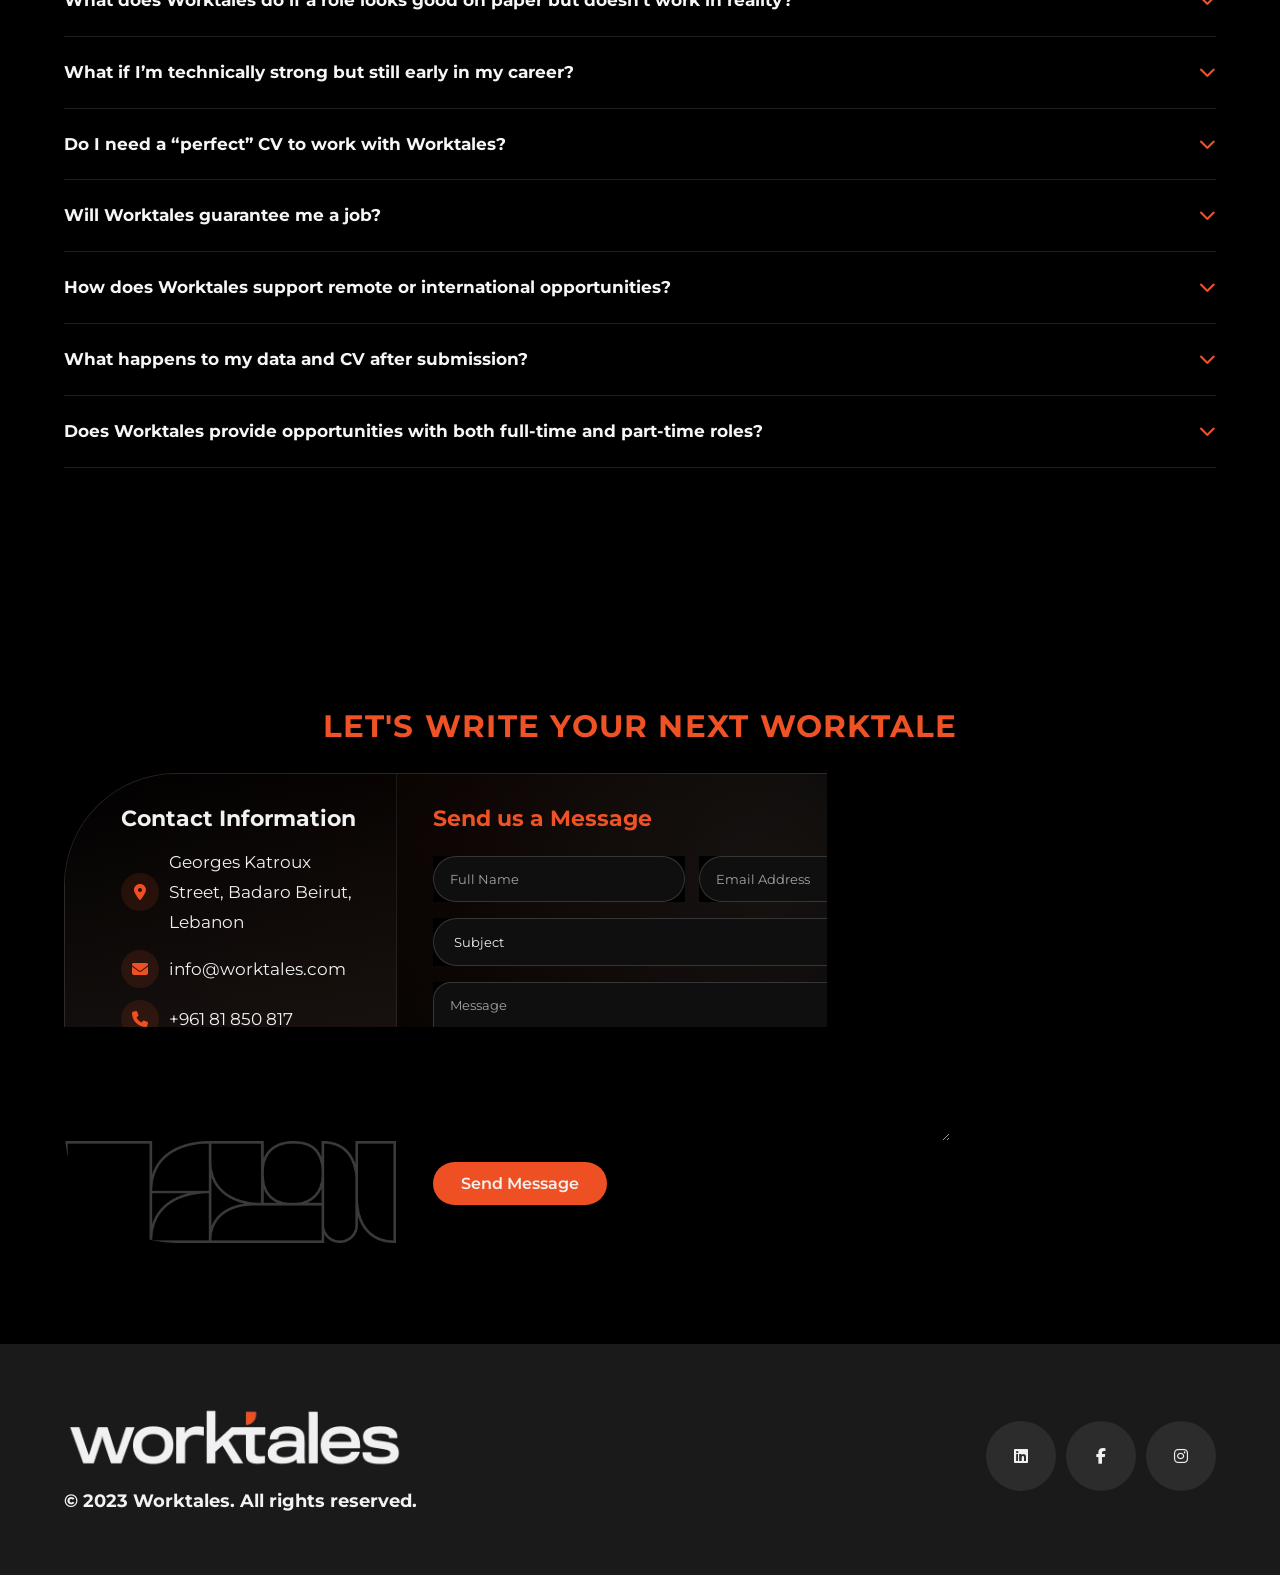
==== commit b684bdd8: "few fixes" ====
--- a/aboutus.html
+++ b/aboutus.html
@@ -55,7 +55,7 @@
             <div class="container leader-grid">
                 <div class="leader-text">
                     
-                    <h2 class="leader-title">Message from the Managing Partner</h2>
+                    <h2 class="leader-title">Message from our leadership</h2>
                     <div class="leader-columns">
                         <p>
                             We believe Lebanese talent has long played a critical role in building teams and solving problems across markets, often without the visibility it deserves. Worktales was founded to change that by connecting this capability with organizations that value contribution, alignment, and long term impact.
@@ -64,7 +64,7 @@
                            Built by leaders who have worked closely with teams and performance systems, our approach is grounded in a simple idea: people thrive when placed in the right environment, at the right moment. From Beirut to global markets, we exist to help talent and organizations write stronger, more intentional work stories.
                         </p>
                     </div>
-                    <p class="leader-signoff">— Worktales Leadership</p>
+                    <p class="leader-signoff">— AlHasan Khalife<br>Managing Partner</p>
                 </div>
                 <div class="leader-visual" aria-hidden="true">
                     <div class="leader-shape"></div>
@@ -90,14 +90,14 @@
                         <div class="principle-icon">
                             <span aria-hidden="true" class="fa-solid fa-user"></span>
                         </div>
-                        <h3>Dignity in Work</h3>
+                        <h3>Dignity<br> in Work</h3>
                         <p>Every career deserves respect, fairness, and stability.</p>
                     </article>
                     <article class="principle">
                         <div class="principle-icon">
                             <span aria-hidden="true" class="fa-solid fa-users"></span>
                         </div>
-                        <h3>Clarity Builds Trust</h3>
+                        <h3>Clarity<br> Builds Trust</h3>
                         <p>Transparent processes with no hidden agendas.</p>
                     </article>
                     <article class="principle">
@@ -215,7 +215,7 @@
 
         <section id="contact" class="contact section-padding">
         <div class="container">
-            <h2 class="section-title contact-heading animate-from-bottom">Let's Write Your Next Worktale Together</h2>
+            <h2 class="section-title contact-heading animate-from-bottom">Let's Write Your Next Worktale</h2>
             <div class="contact-card">
                 <div class="contact-info-pane animate-from-left">
                     <h3>Contact Information</h3>
--- a/style.css
+++ b/style.css
@@ -1687,8 +1687,12 @@
         padding-top: 200px;
     }
 
+    .services .section-title {
+        margin-bottom: 1.5rem;
+    }
+
     .services-intro {
-        margin-bottom: 200px;
+        margin-bottom: 150px;
     }
 }
 
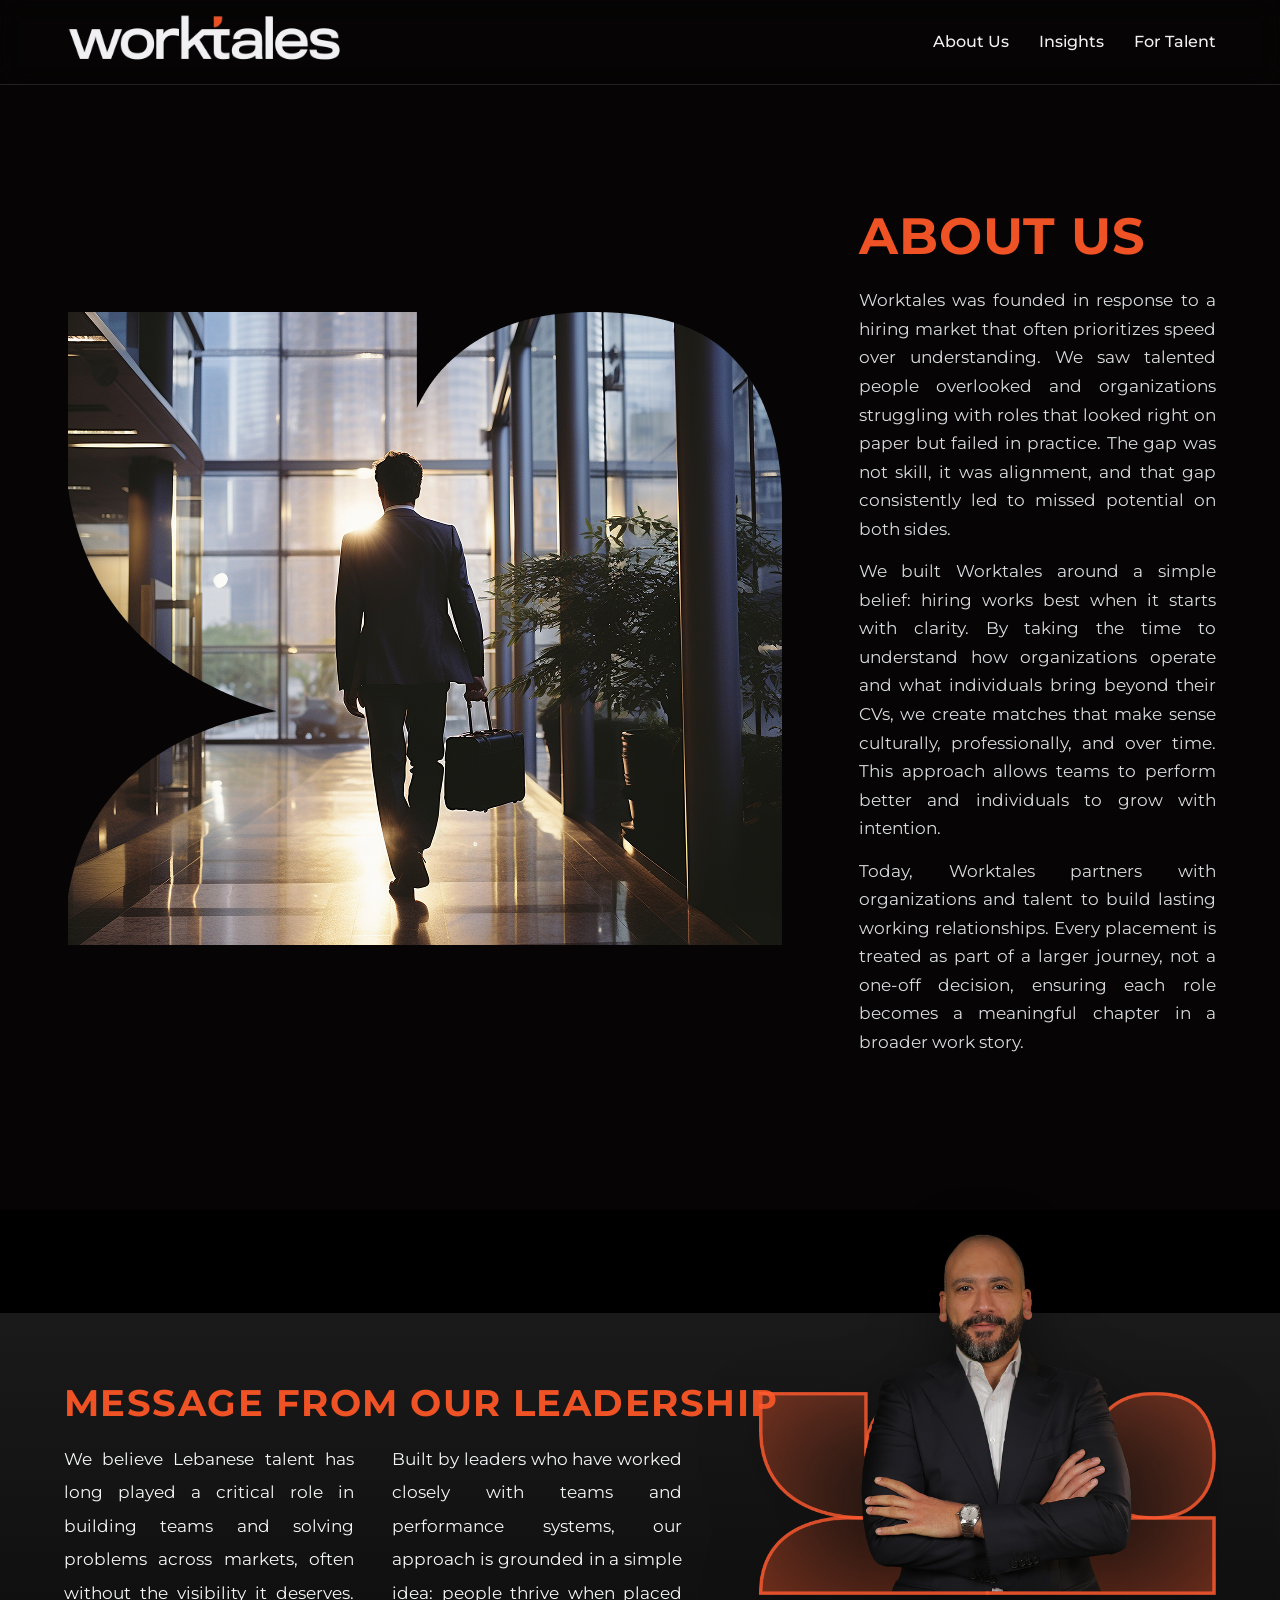
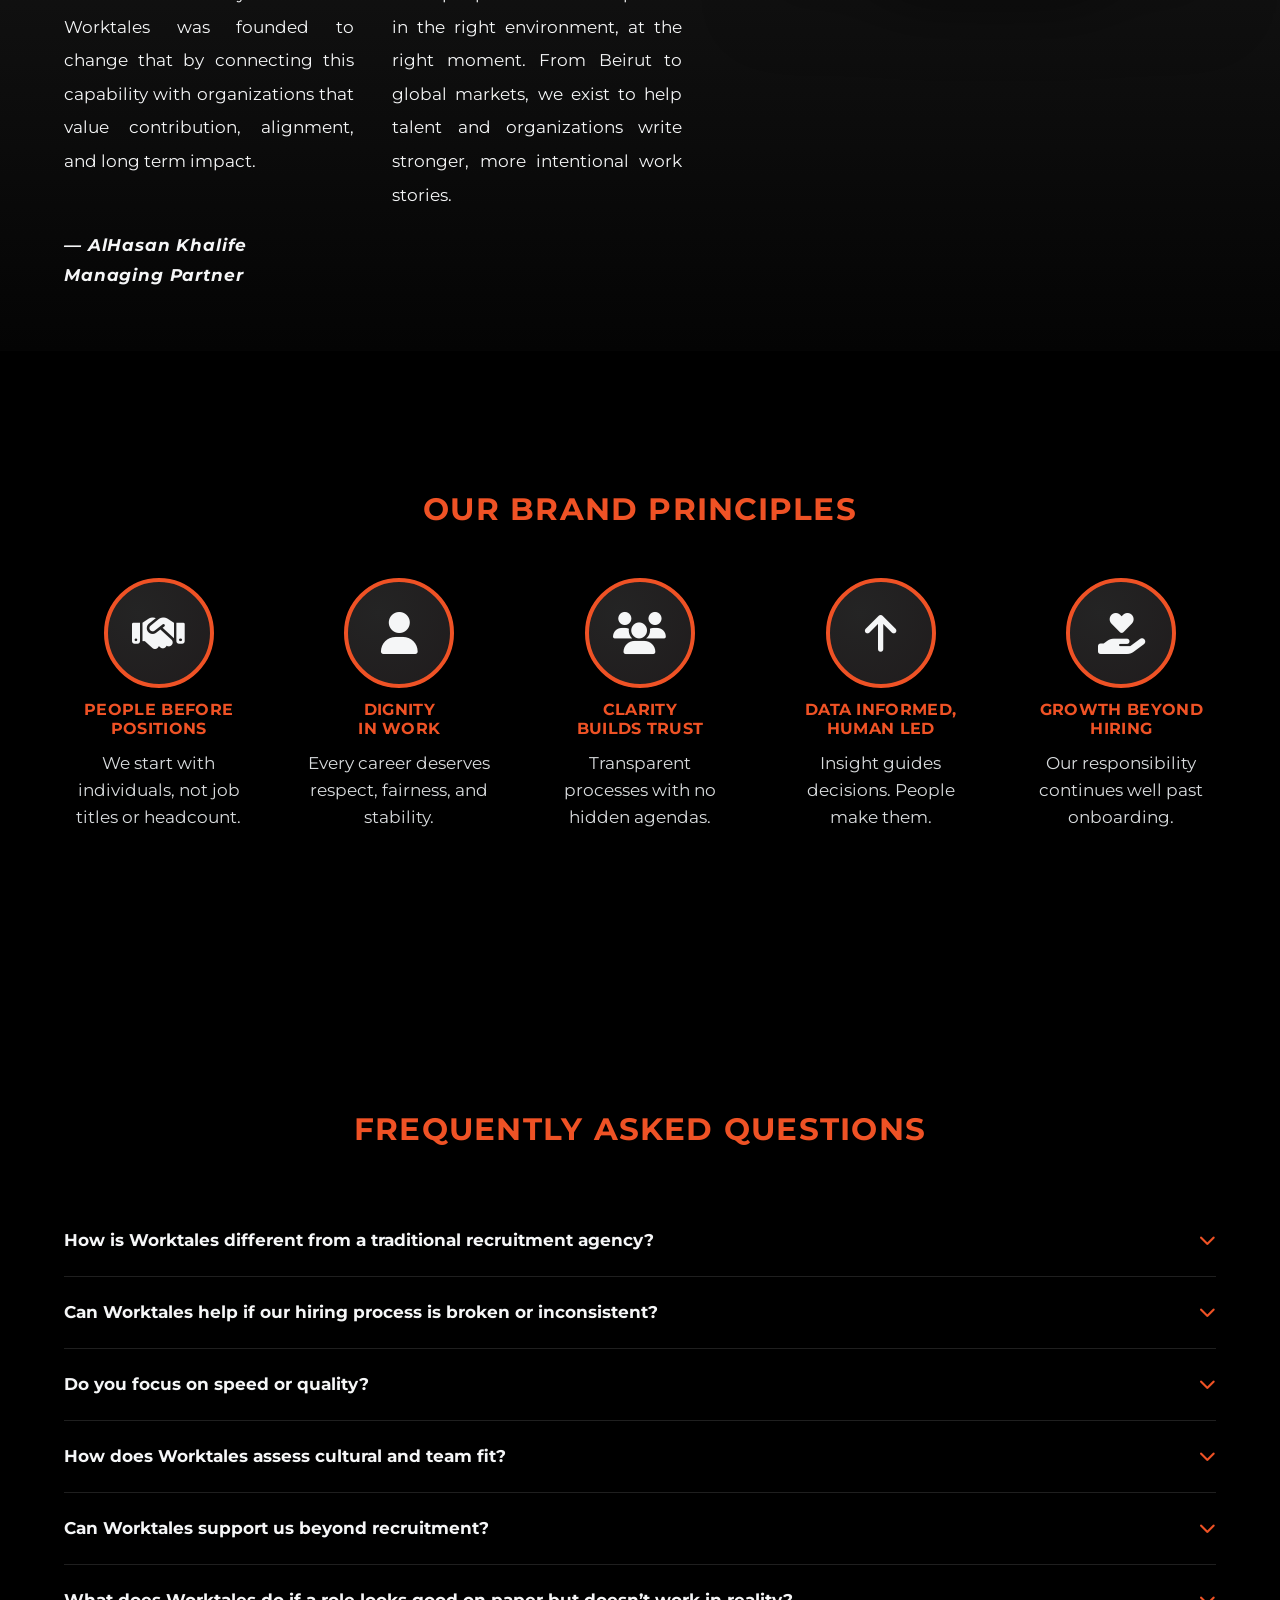
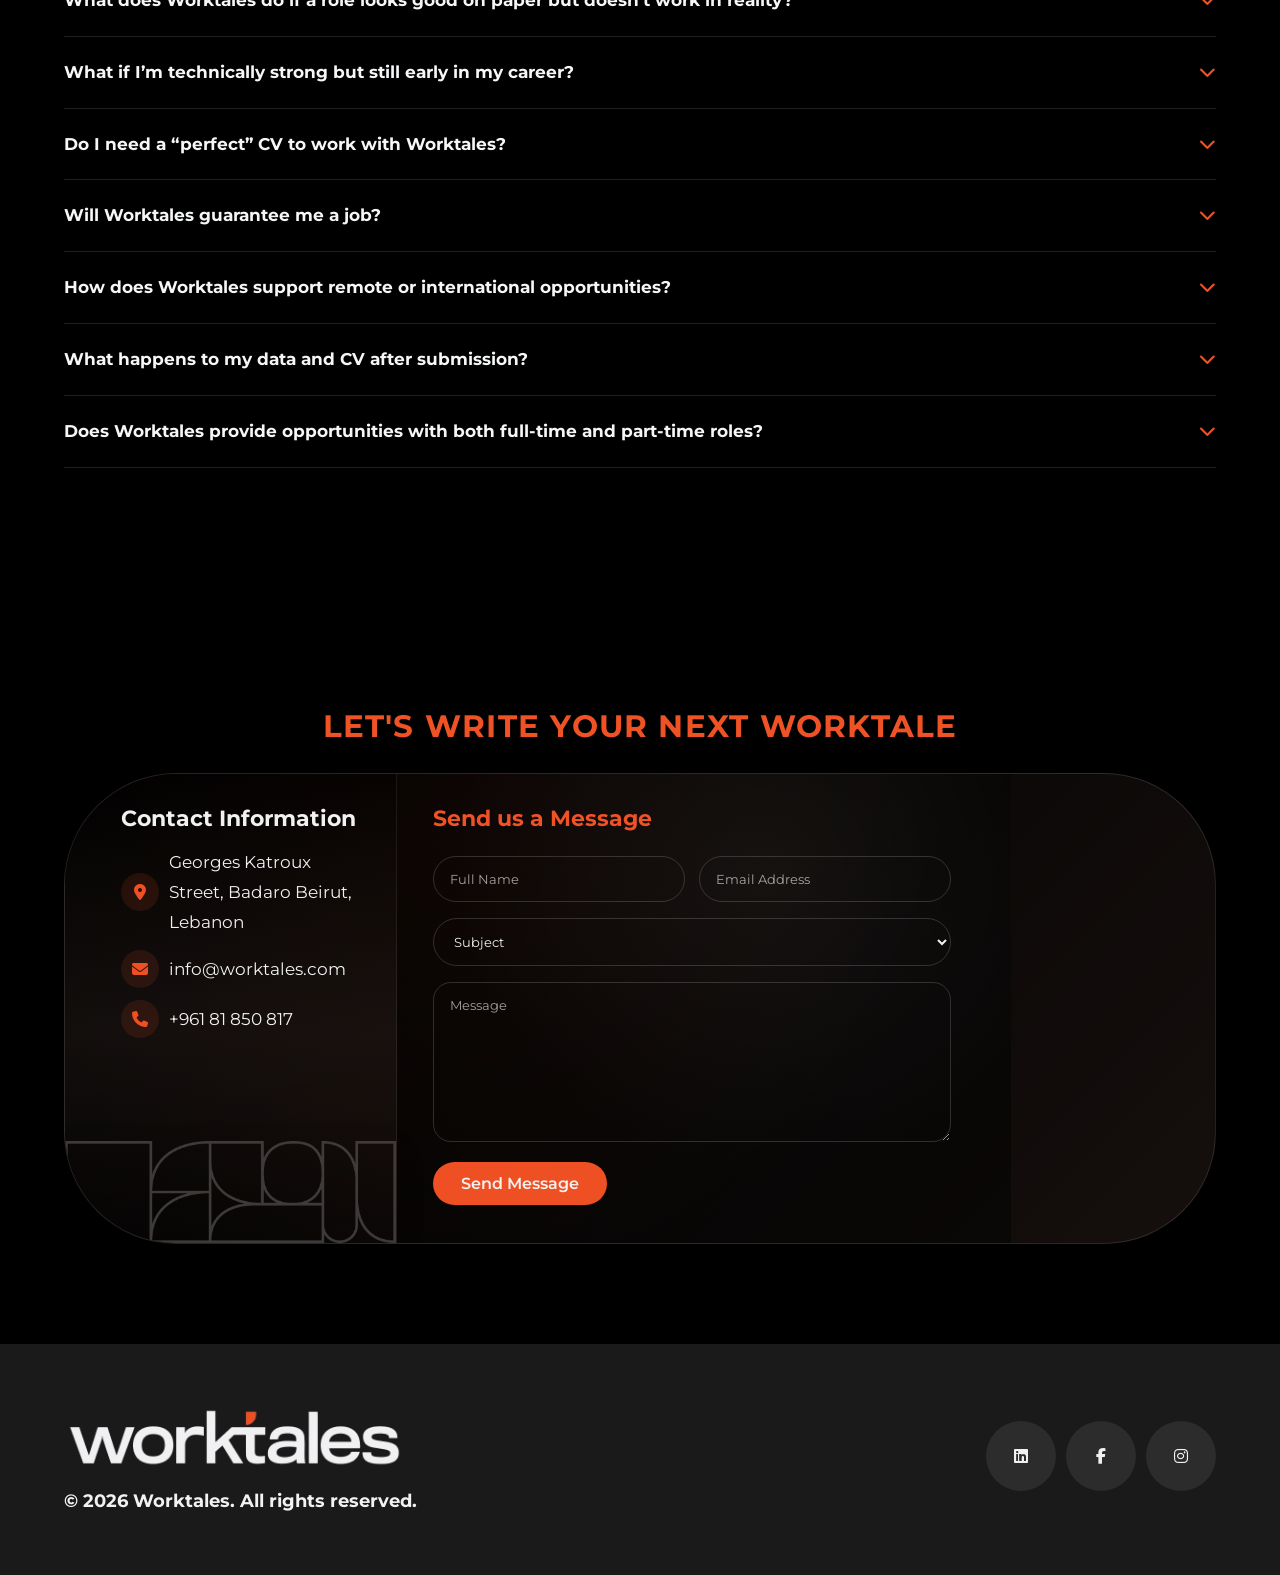
==== commit 4a0097f8: "ff" ====
--- a/aboutus.html
+++ b/aboutus.html
@@ -284,7 +284,7 @@
             <div class="footer-content">
                 <div class="footer-section animate-from-bottom">
                     <img src="assets/worktales.png" alt="Worktales" class="footer-logo-img">
-                    <p>&copy; 2023 Worktales. All rights reserved.</p>
+                    <p>&copy; 2026 Worktales. All rights reserved.</p>
                     <div class="social-links">
                         <a href="https://www.linkedin.com/company/worktalesofficial/"><i class="fab fa-linkedin"></i></a>
                         <a href="https://www.facebook.com/profile.php?id=61585264022723#"><i class="fab fa-facebook-f"></i></a>
--- a/style.css
+++ b/style.css
@@ -179,7 +179,6 @@
 .leader-shape {
 position: absolute;
 inset: -10% -4% 0 0;
-background: url("assets/g.png") center / contain no-repeat;
 opacity: 0.9;
 filter: drop-shadow(0 12px 28px rgba(0, 0, 0, 0.4));
 }
@@ -194,9 +193,15 @@
 margin-top: -80px;
 }
 
+@media (min-width: 992px) {
+  .leader-visual img {
+    width: min(620px, 95vw);
+  }
+}
+
 .principles {
 padding: clamp(90px, 12vw, 140px) 0;
-background: #000;
+background: transparent;
 color: #f5f6f7;
 text-align: center;
 position: relative;
@@ -3428,7 +3433,7 @@
 display: flex;
 flex-direction: column;
 gap: 6px;
-background: #000;
+background: transparent;
 margin: 0;
 }
 
@@ -3446,7 +3451,7 @@
 padding: 14px 16px;
 border-radius: 999px;
 border: 1px solid rgba(255, 255, 255, 0.16);
-background: rgba(255, 255, 255, 0.06);
+background: transparent;
 color: var(--text);
 }
 
@@ -3494,6 +3499,16 @@
 
     .contact-row {
         grid-template-columns: 1fr;
+    }
+
+    .contact-form .form-group input,
+    .contact-form .form-group select,
+    .contact-form .form-group textarea {
+        height: 52px;
+        min-height: 52px;
+        max-height: 52px;
+        border-radius: 999px;
+        resize: none;
     }
 }
 
@@ -5583,17 +5598,36 @@
 }
 
 @media (min-width: 992px) {
+  .article-container {
+    grid-template-columns: minmax(0, 1fr) minmax(0, 1fr);
+    align-items: start;
+  }
+
+  .article-header {
+    grid-column: 1;
+    grid-row: 1;
+    align-self: center;
+  }
+
+  .article-header h1 {
+    text-align: left;
+    max-width: 23ch;
+  }
+
   .article-body {
     grid-template-columns: 1fr;
+    grid-column: 1 / -1;
     max-width: 1600px;
     margin: 0 auto;
     font-size: 1.05rem;
   }
 
   .article-figure {
+    grid-column: 2;
+    grid-row: 1;
     width: 100%;
-    margin: 32px auto 0;
-    height: clamp(340px, 40vw, 660px);
+    margin: 0;
+    height: clamp(240px, 26vw, 440px);
     overflow: hidden;
     border-radius: 16px;
   }
@@ -5780,6 +5814,15 @@
     padding-left: 14px;
     color: var(--text);
     font-weight: 400;
+    white-space: normal;
+    overflow: visible;
+    text-overflow: initial;
+  }
+
+  .services .service-features li {
+    white-space: normal;
+    overflow: visible;
+    text-overflow: initial;
   }
 
   .feature-list li::before {
@@ -5869,9 +5912,14 @@
   }
 }
 
-
-
-
-
-
-
+@media (max-width: 600px) {
+    .contact-form .form-group input,
+    .contact-form .form-group select,
+    .contact-form .form-group textarea {
+        height: 52px;
+        min-height: 52px;
+        max-height: 52px;
+        border-radius: 999px;
+        resize: none;
+    }
+}
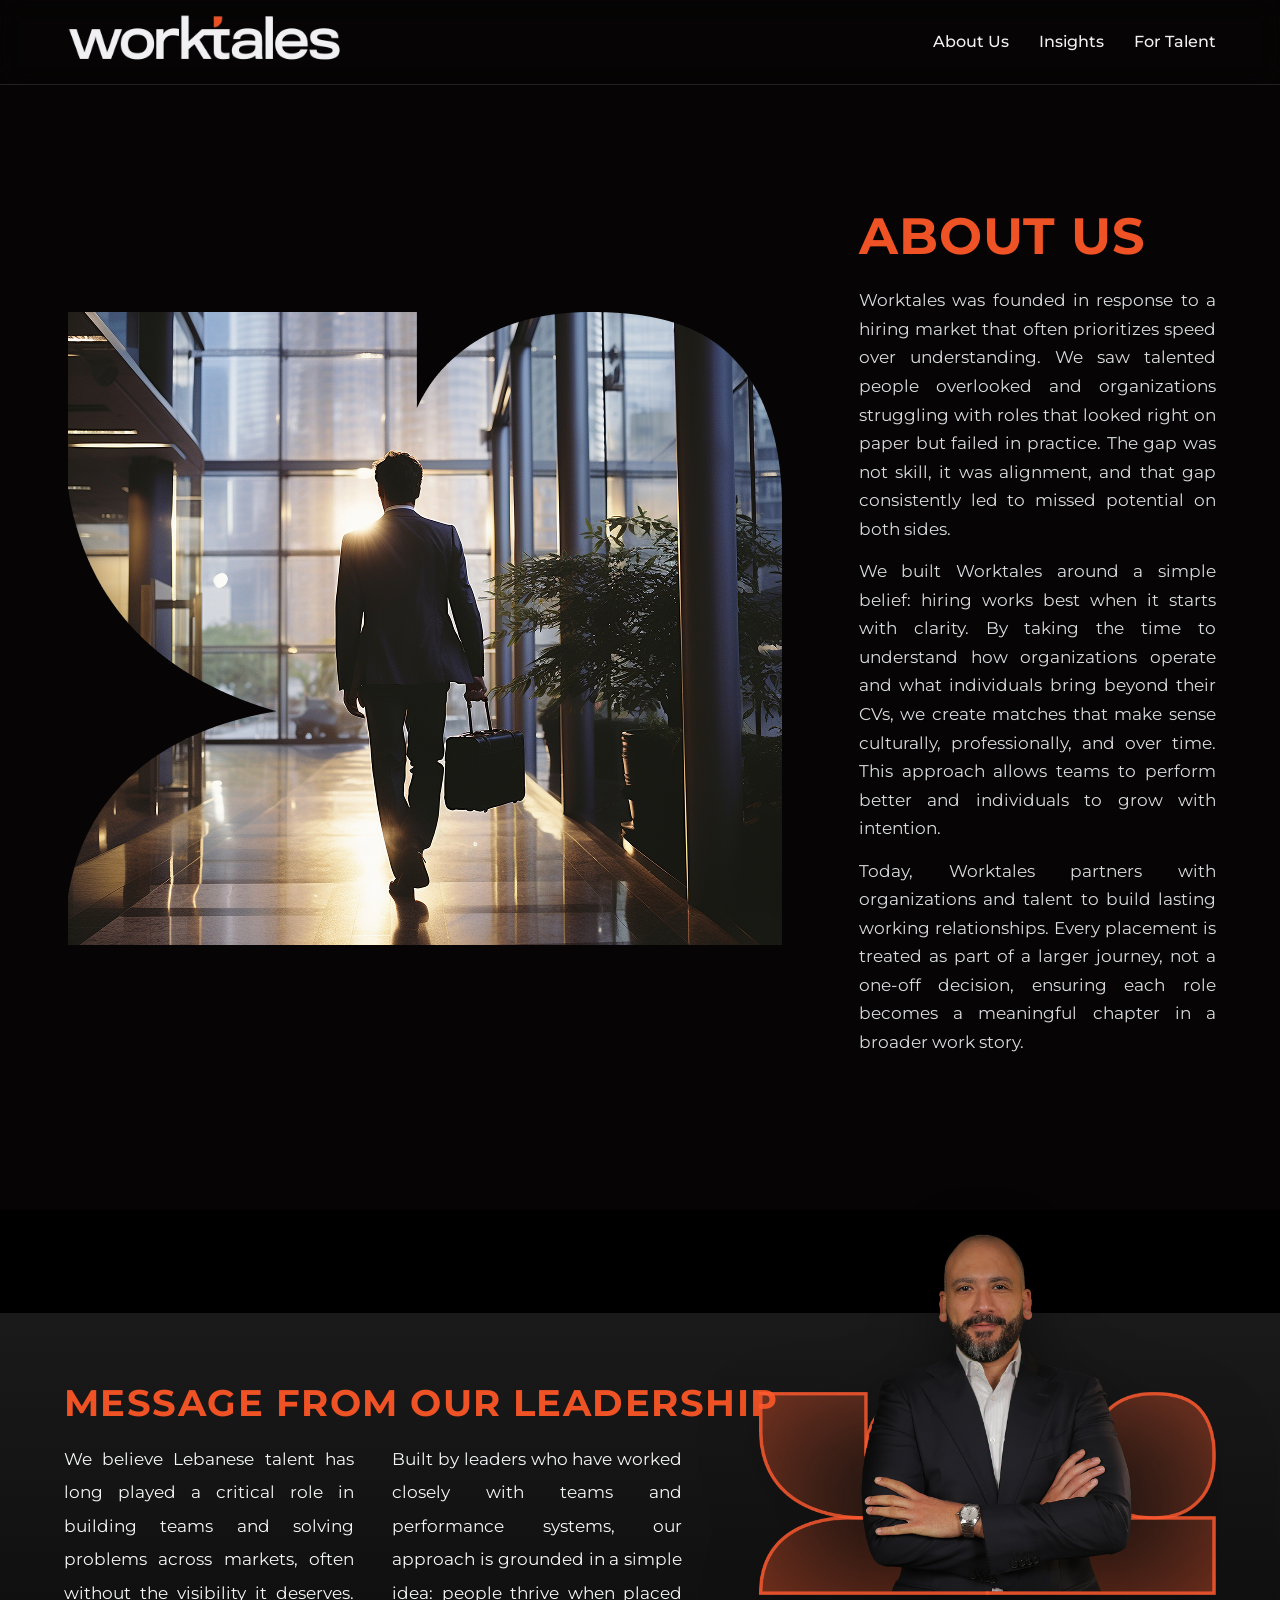
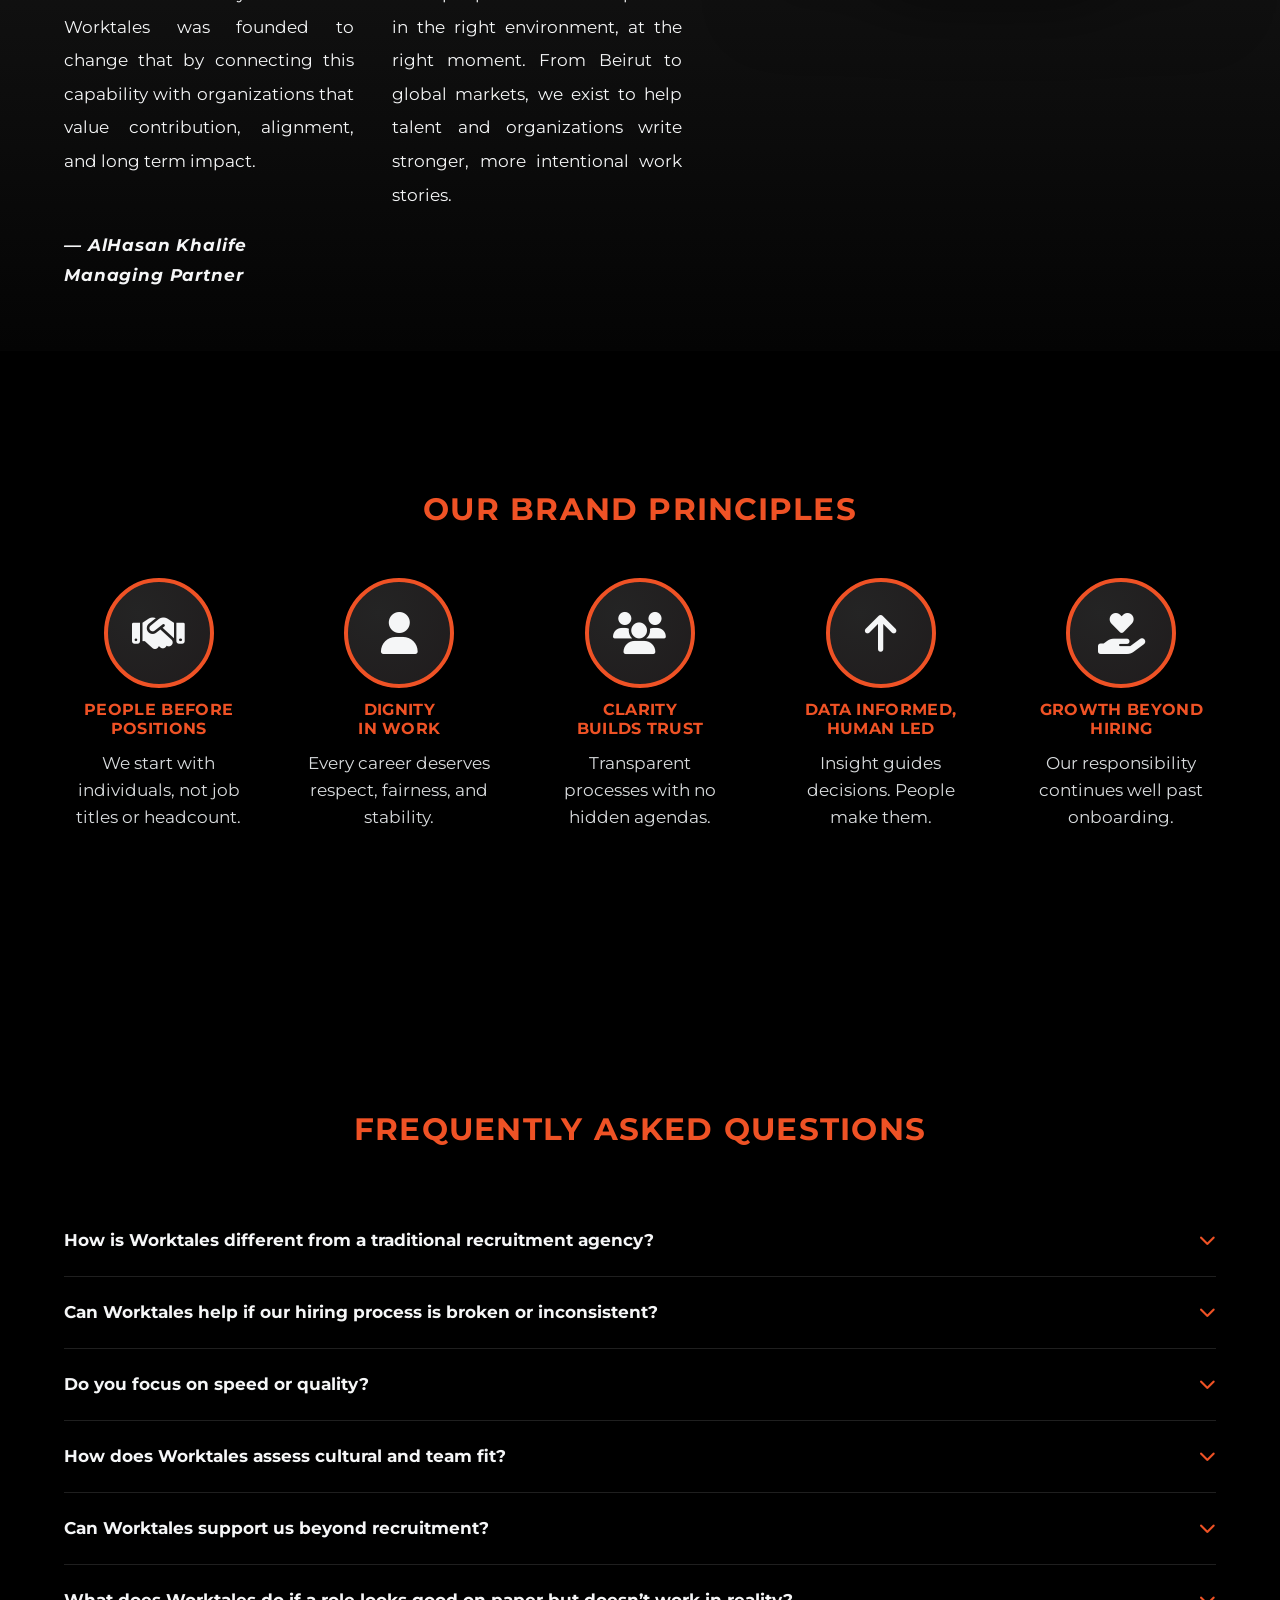
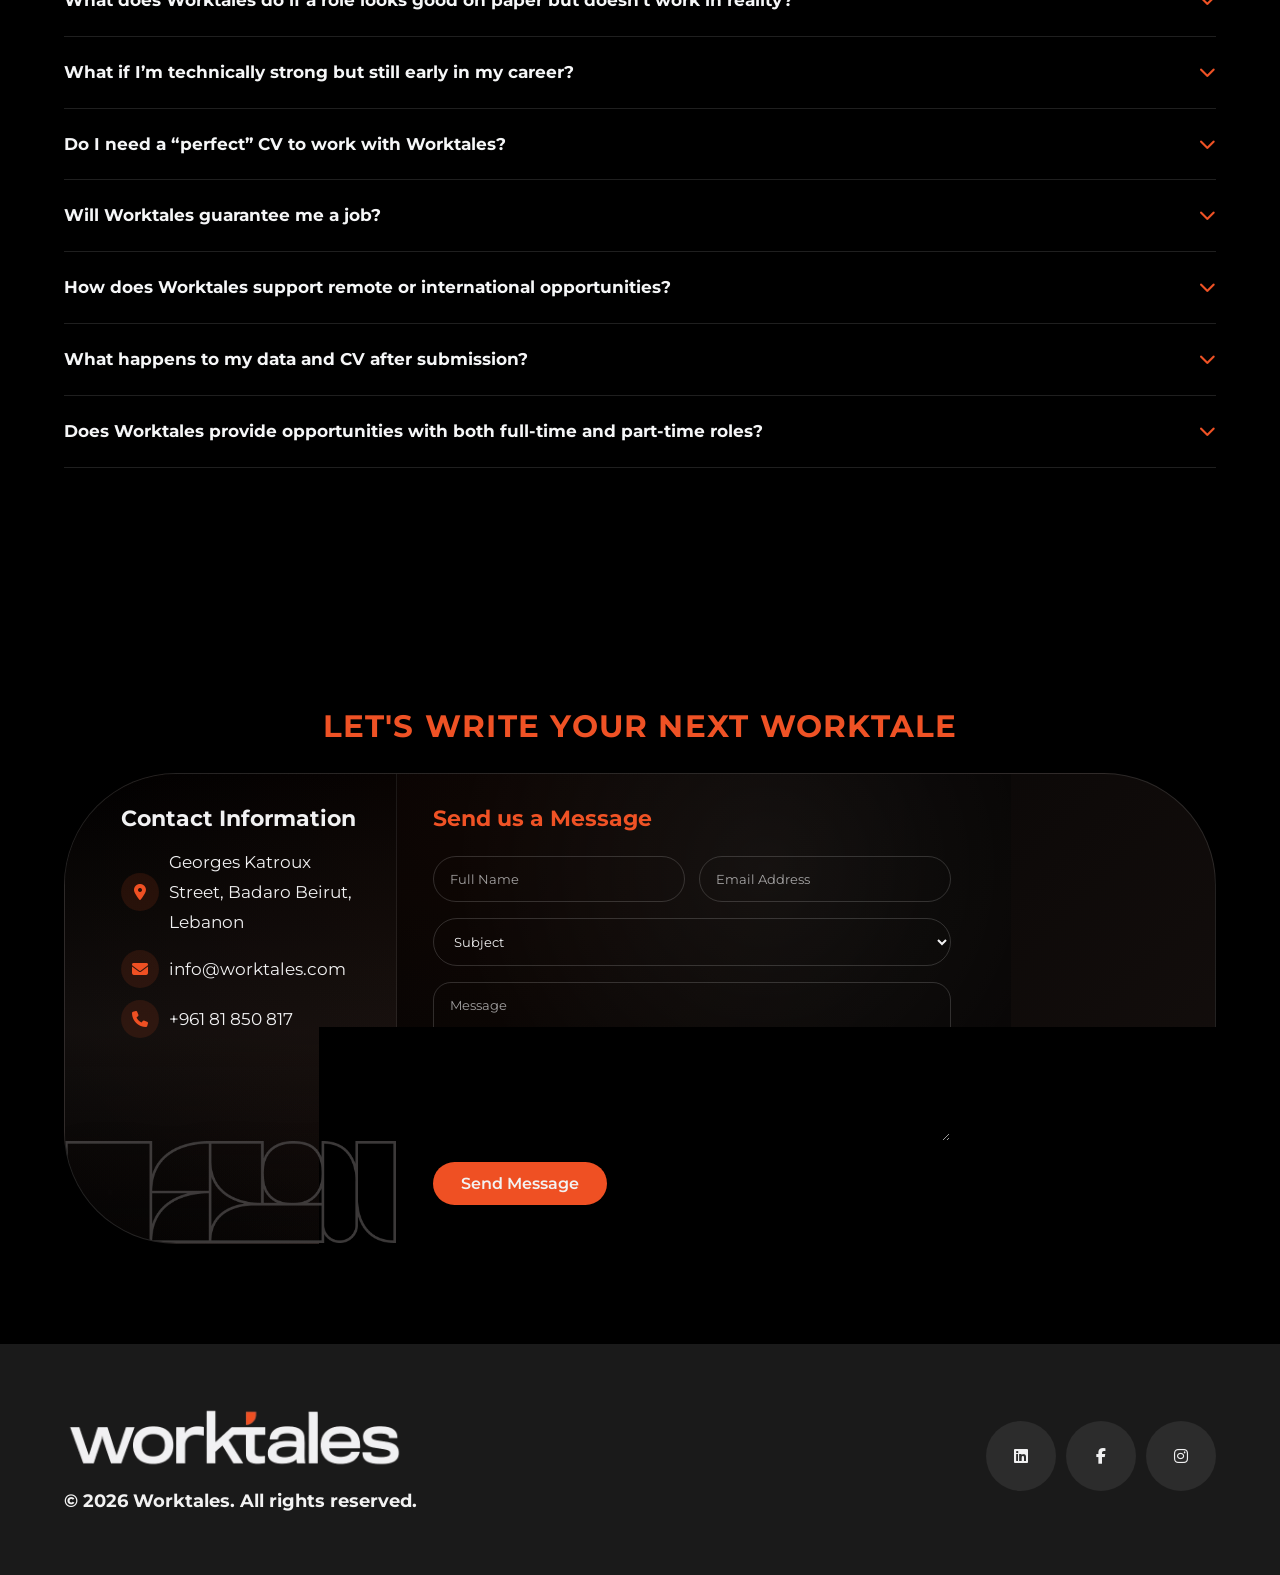
==== commit df708fe2: "favicon added" ====
--- a/aboutus.html
+++ b/aboutus.html
@@ -4,6 +4,7 @@
     <meta charset="UTF-8">
     <meta name="viewport" content="width=device-width, initial-scale=1.0">
     <title>Worktales | About Us</title>
+    <link rel="icon" href="assets/c.svg" type="image/jpeg">
     <link rel="stylesheet" href="style.css">
     <link rel="stylesheet" href="https://cdnjs.cloudflare.com/ajax/libs/font-awesome/6.4.0/css/all.min.css">
 </head>
--- a/style.css
+++ b/style.css
@@ -5468,15 +5468,8 @@
   }
 
   .hex-tooltip::before {
-    content: attr(data-title);
-    font-weight: 700;
-    font-size: 0.82rem;
-    letter-spacing: 0.01em;
-    text-transform: none;
-    color: #EF5225;
-    display: block;
-    margin-bottom: 6px;
-    text-align: center;
+    content: none;
+    display: none;
   }
 
   .why-hex.is-active {
@@ -5510,7 +5503,7 @@
   }
 
 .why-tooltip-list li {
-    font-size: 0.9rem;
+    font-size: 0.75rem;
     padding: 6px 0;
     border: none;
     background: transparent;
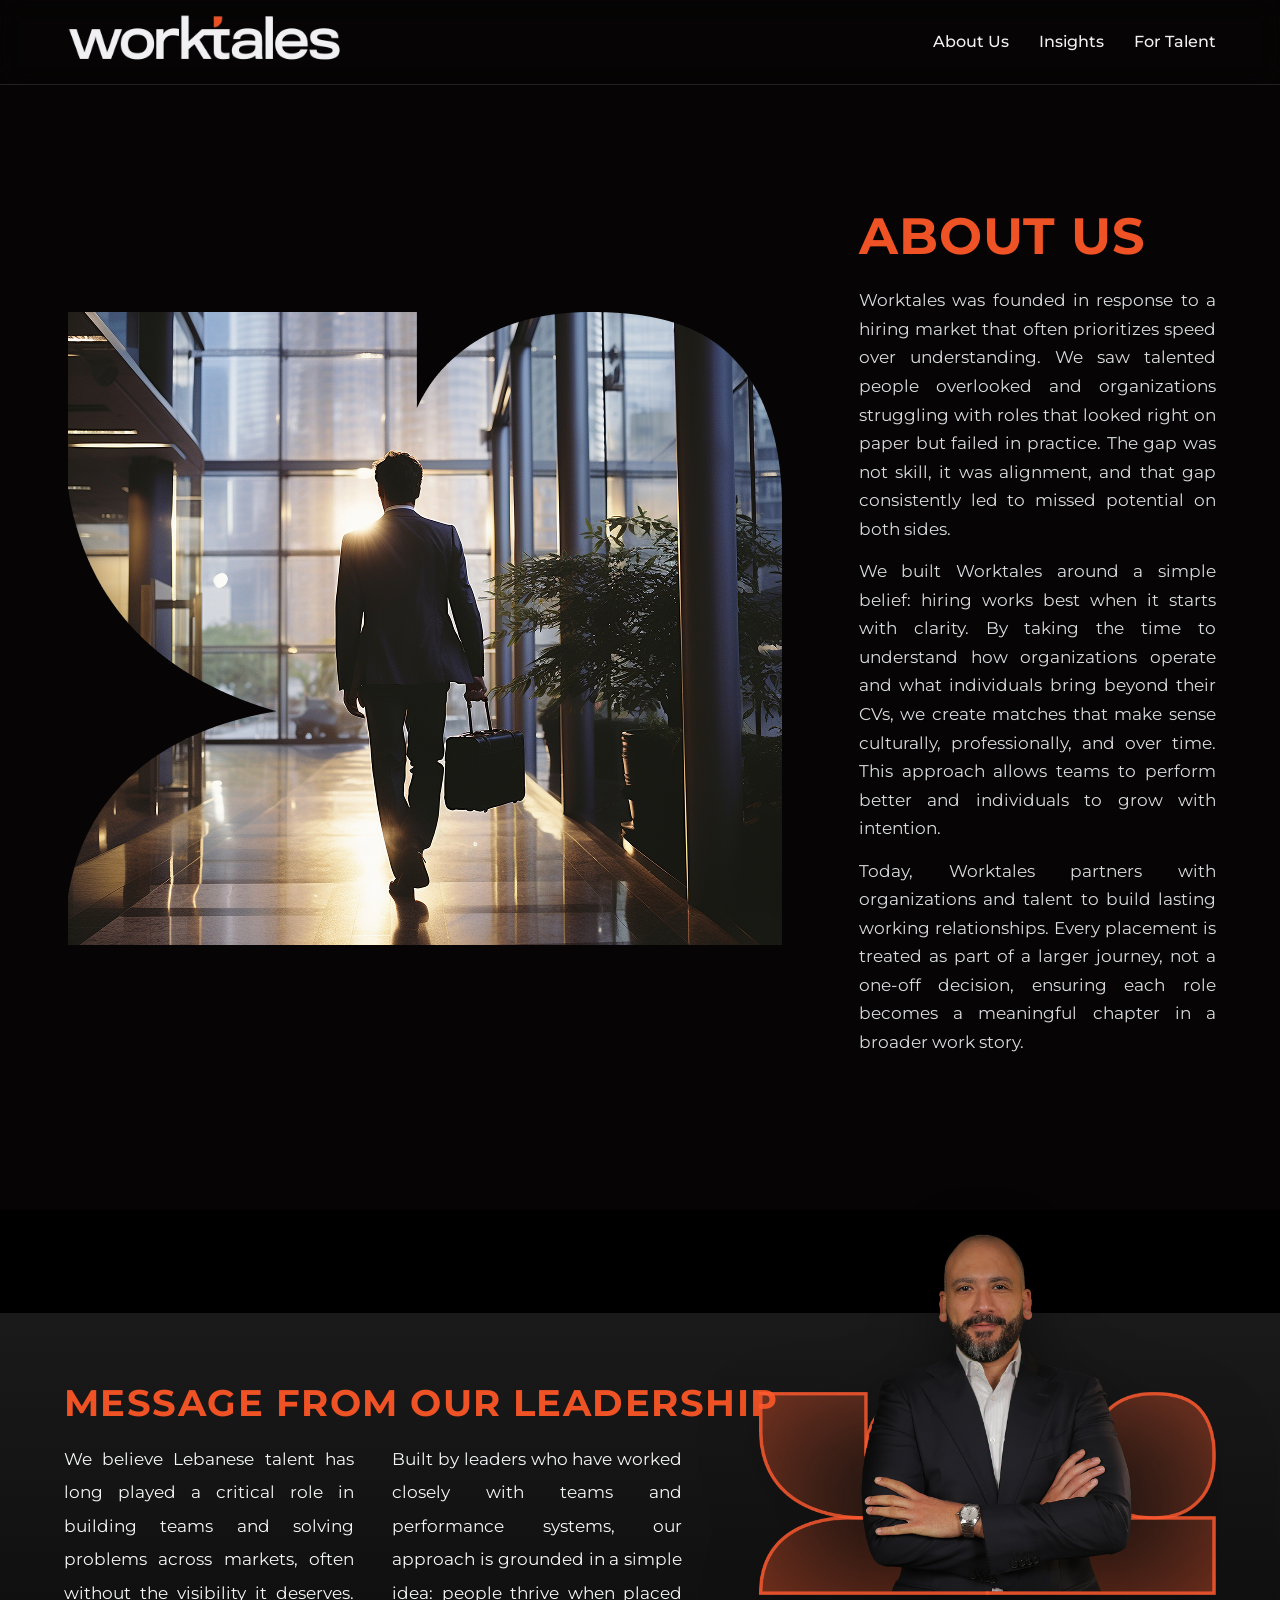
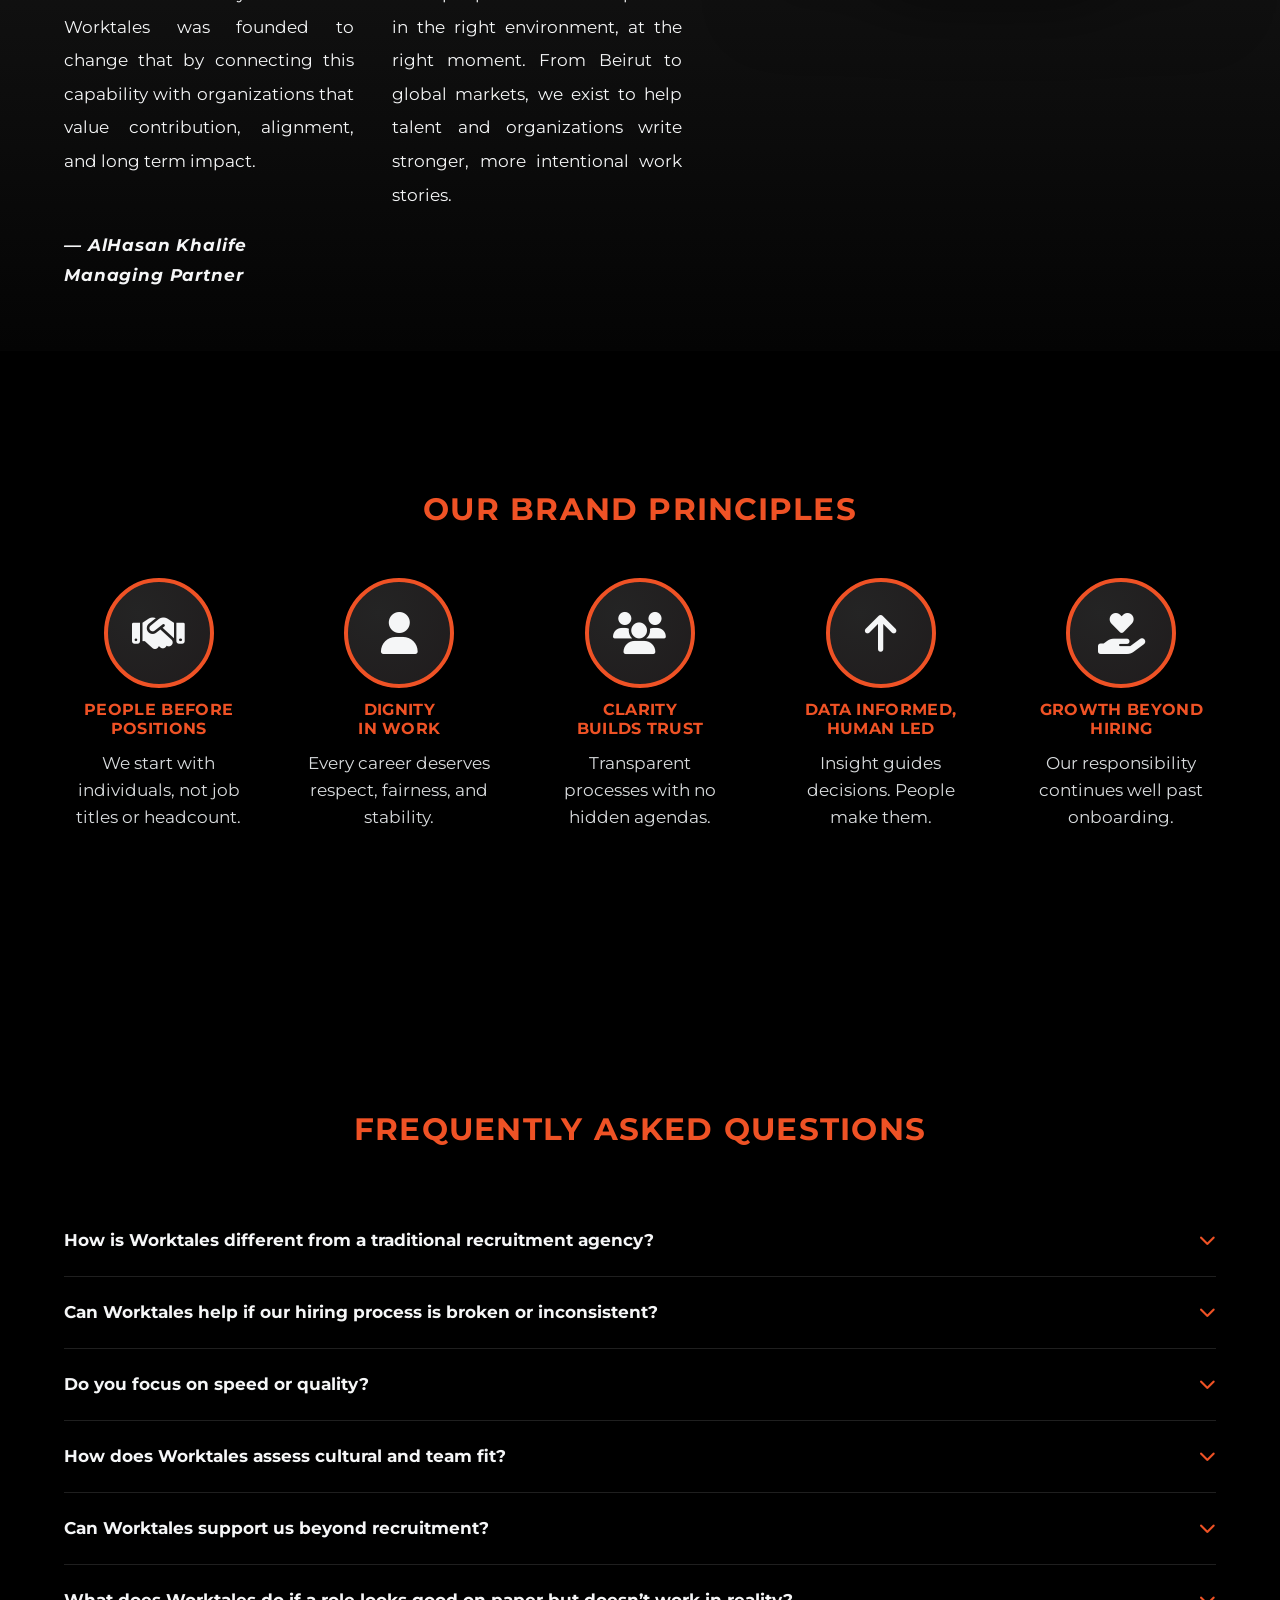
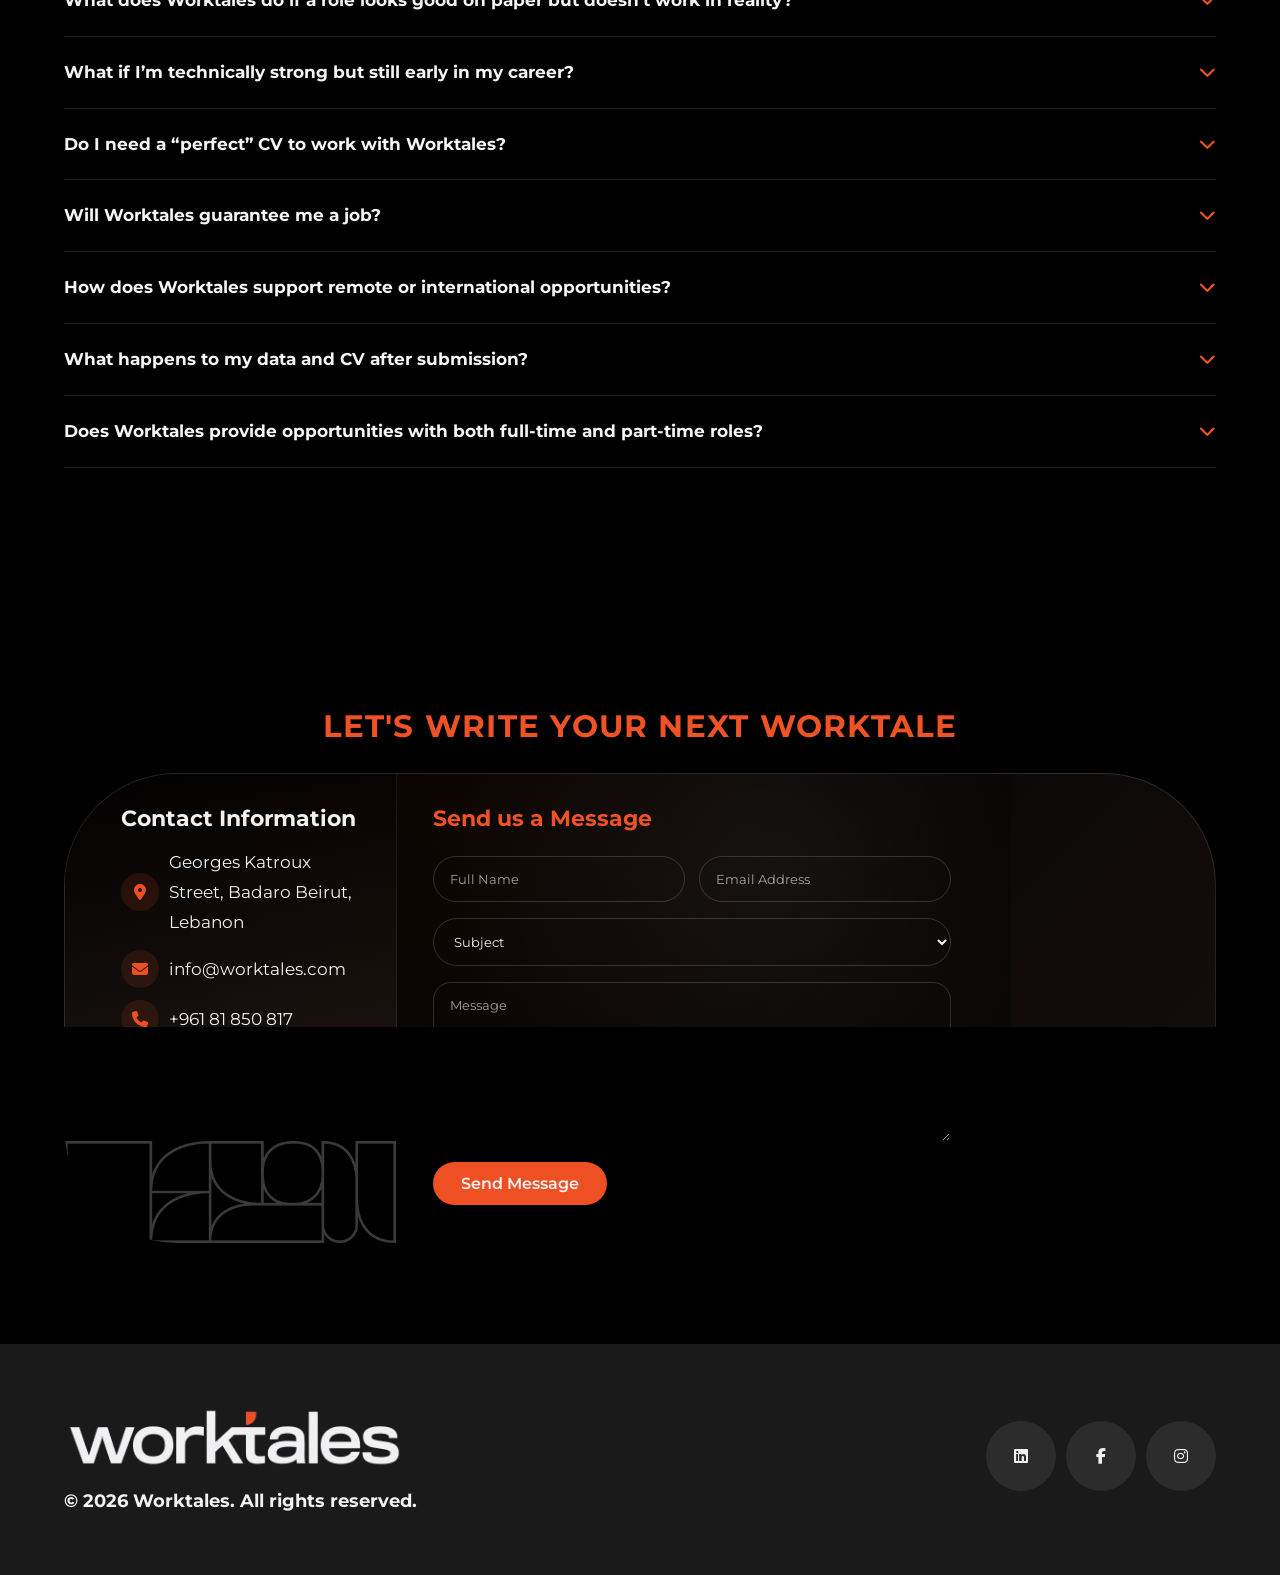
==== commit 0014b55d: "new favicon" ====
--- a/aboutus.html
+++ b/aboutus.html
@@ -4,7 +4,7 @@
     <meta charset="UTF-8">
     <meta name="viewport" content="width=device-width, initial-scale=1.0">
     <title>Worktales | About Us</title>
-    <link rel="icon" href="assets/c.svg" type="image/jpeg">
+    <link rel="icon" href="assets/favicon.ico" type="image/x-icon">
     <link rel="stylesheet" href="style.css">
     <link rel="stylesheet" href="https://cdnjs.cloudflare.com/ajax/libs/font-awesome/6.4.0/css/all.min.css">
 </head>
